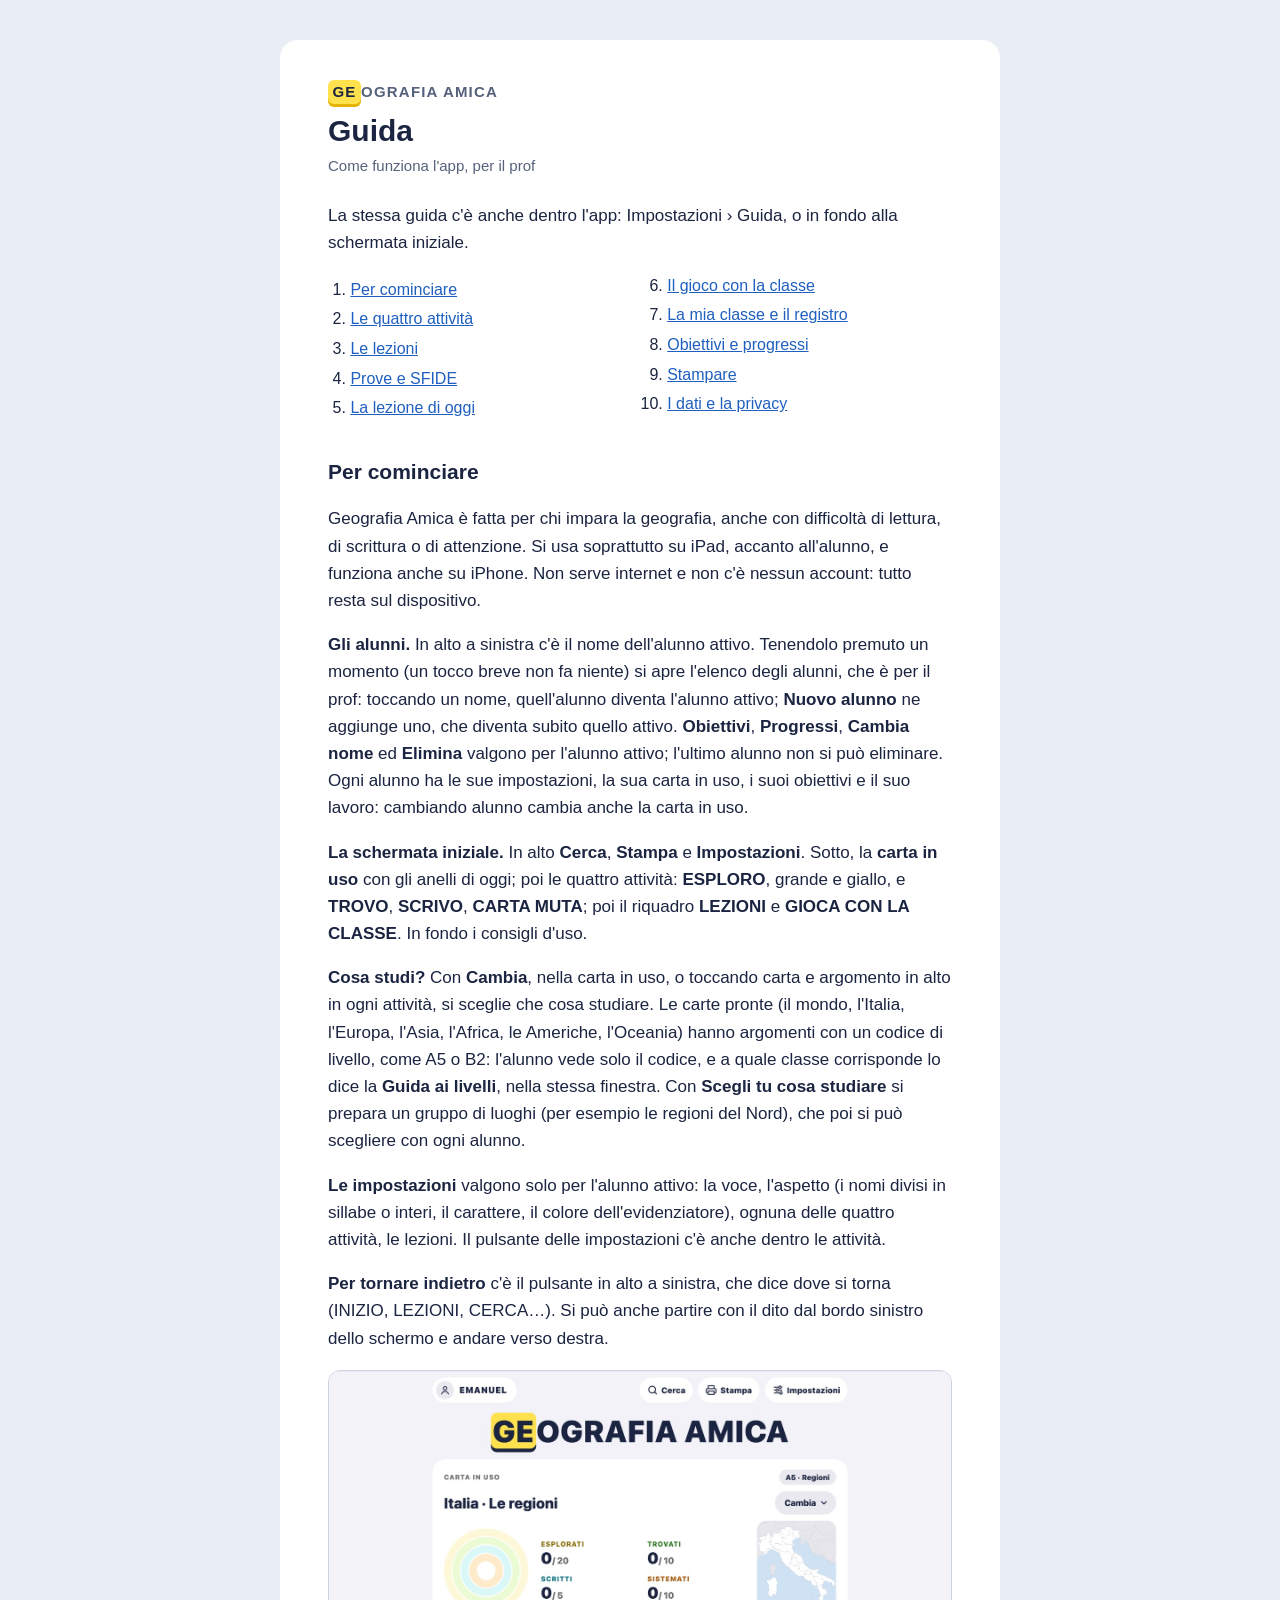
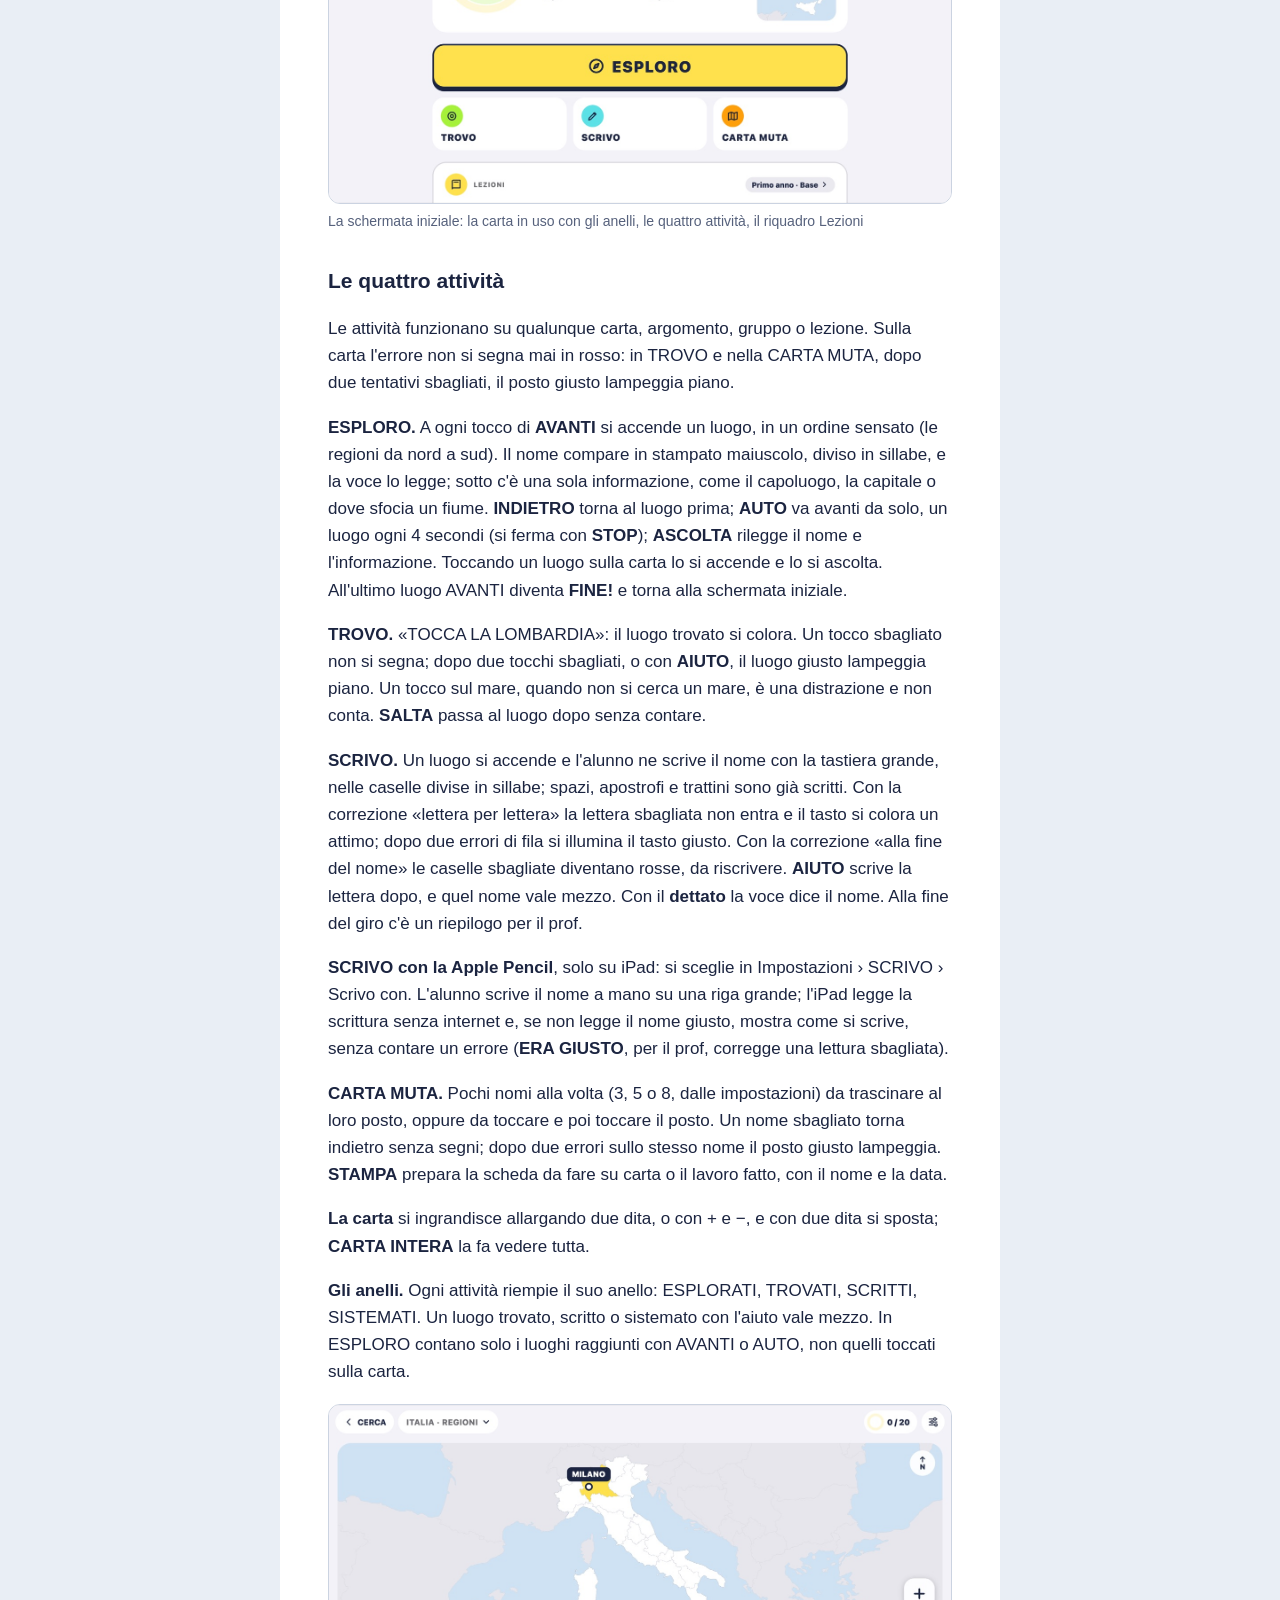
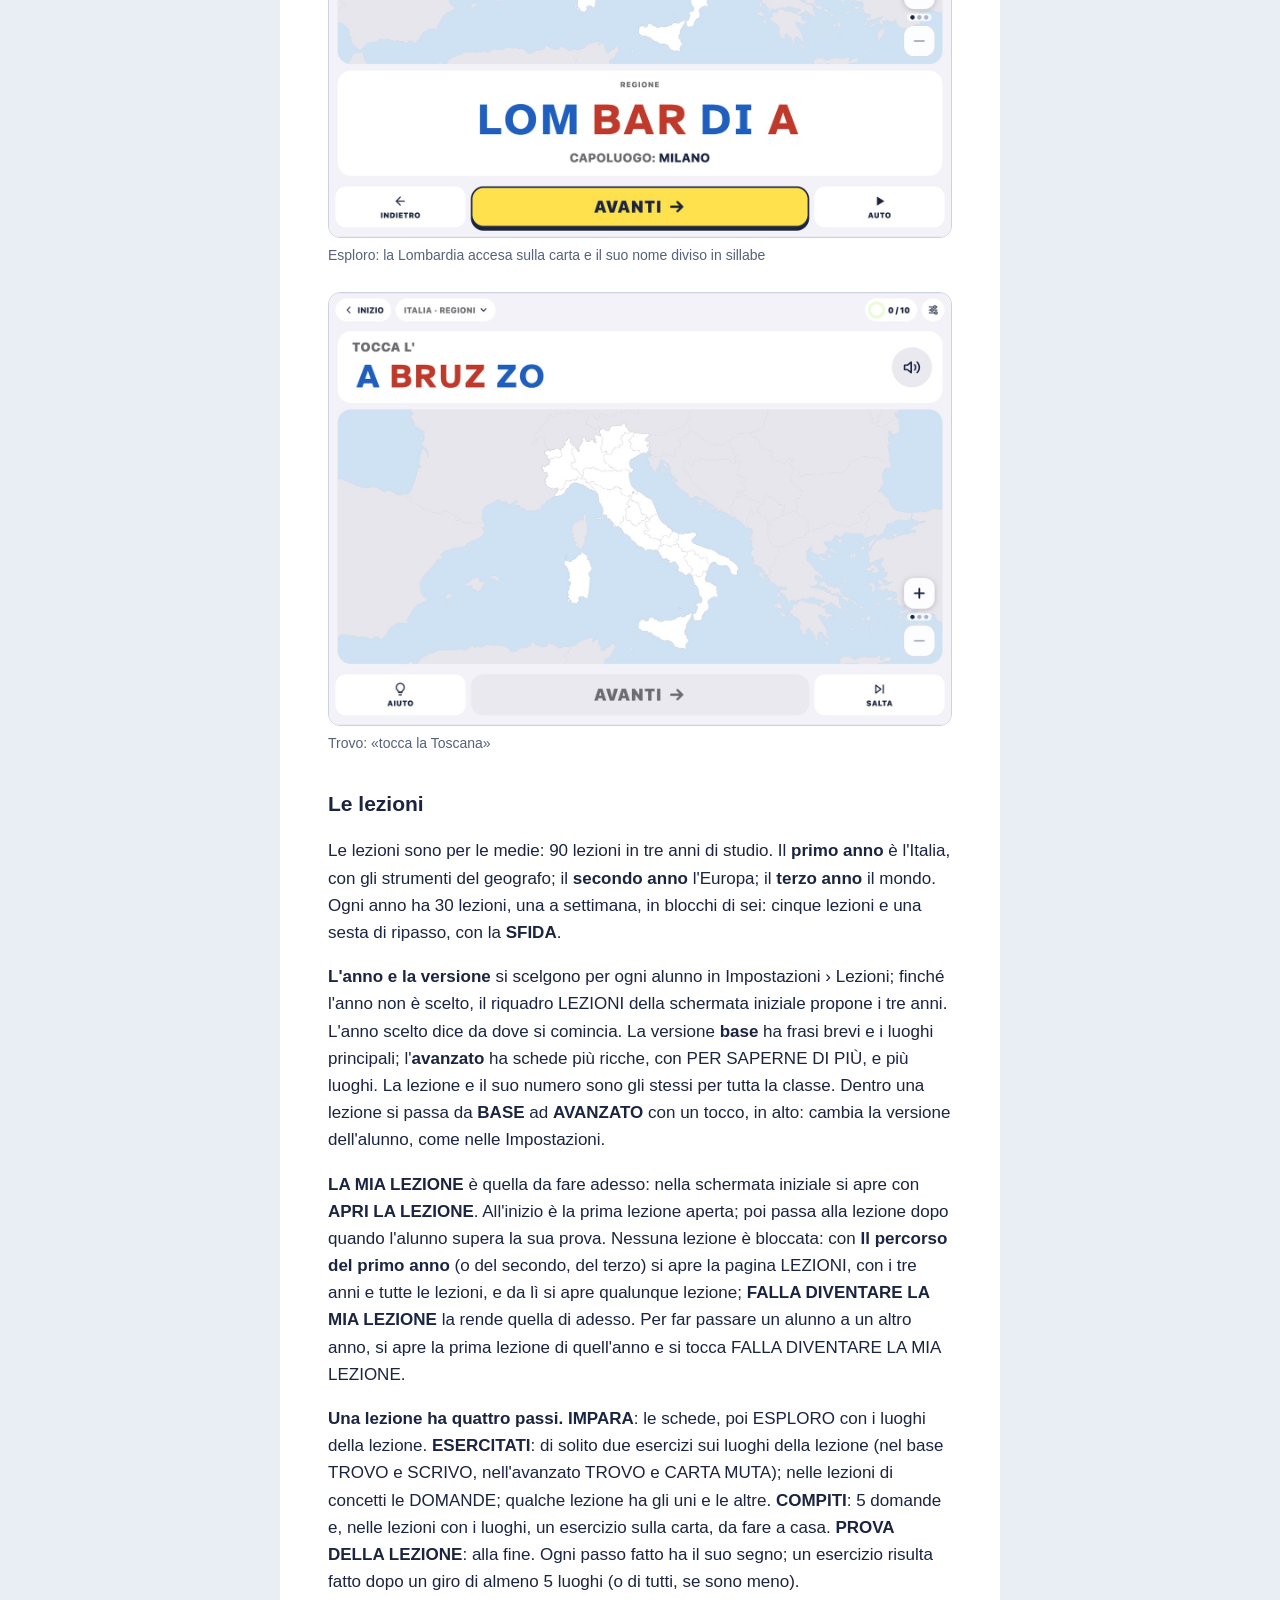
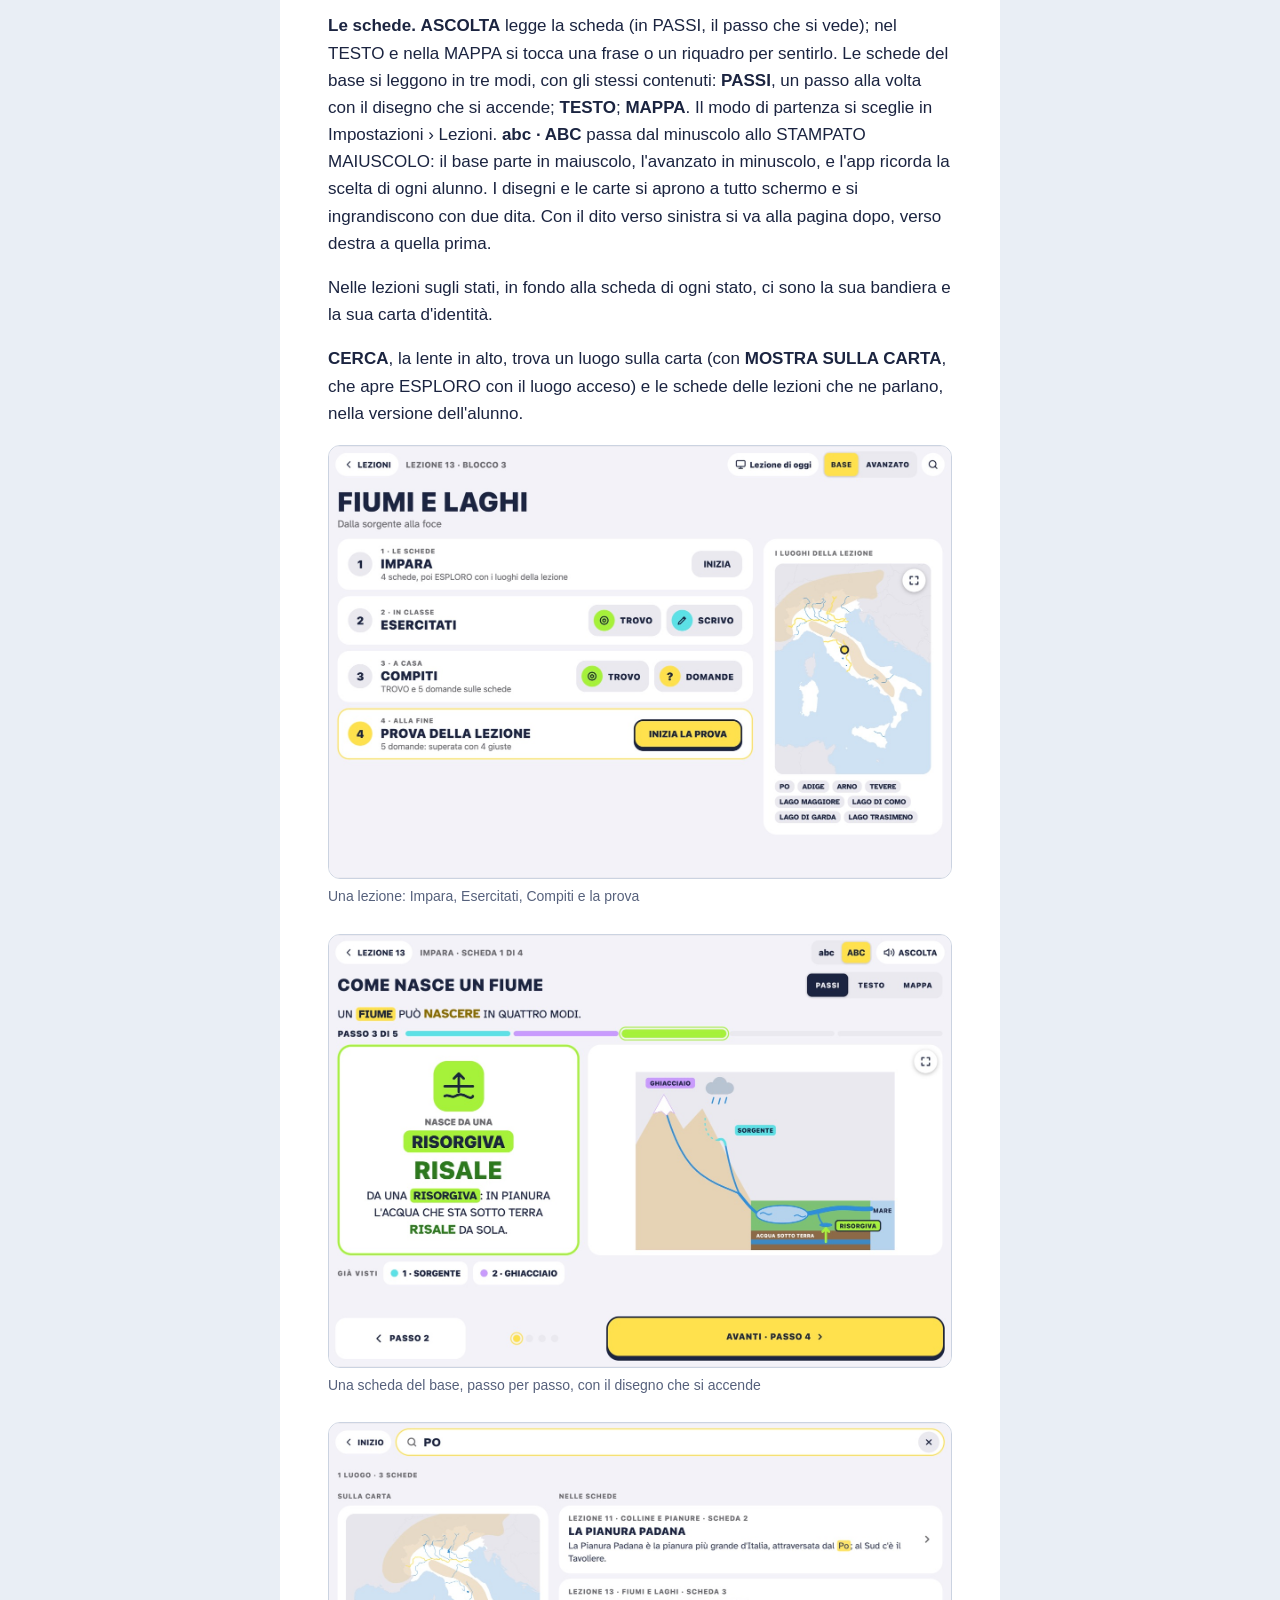
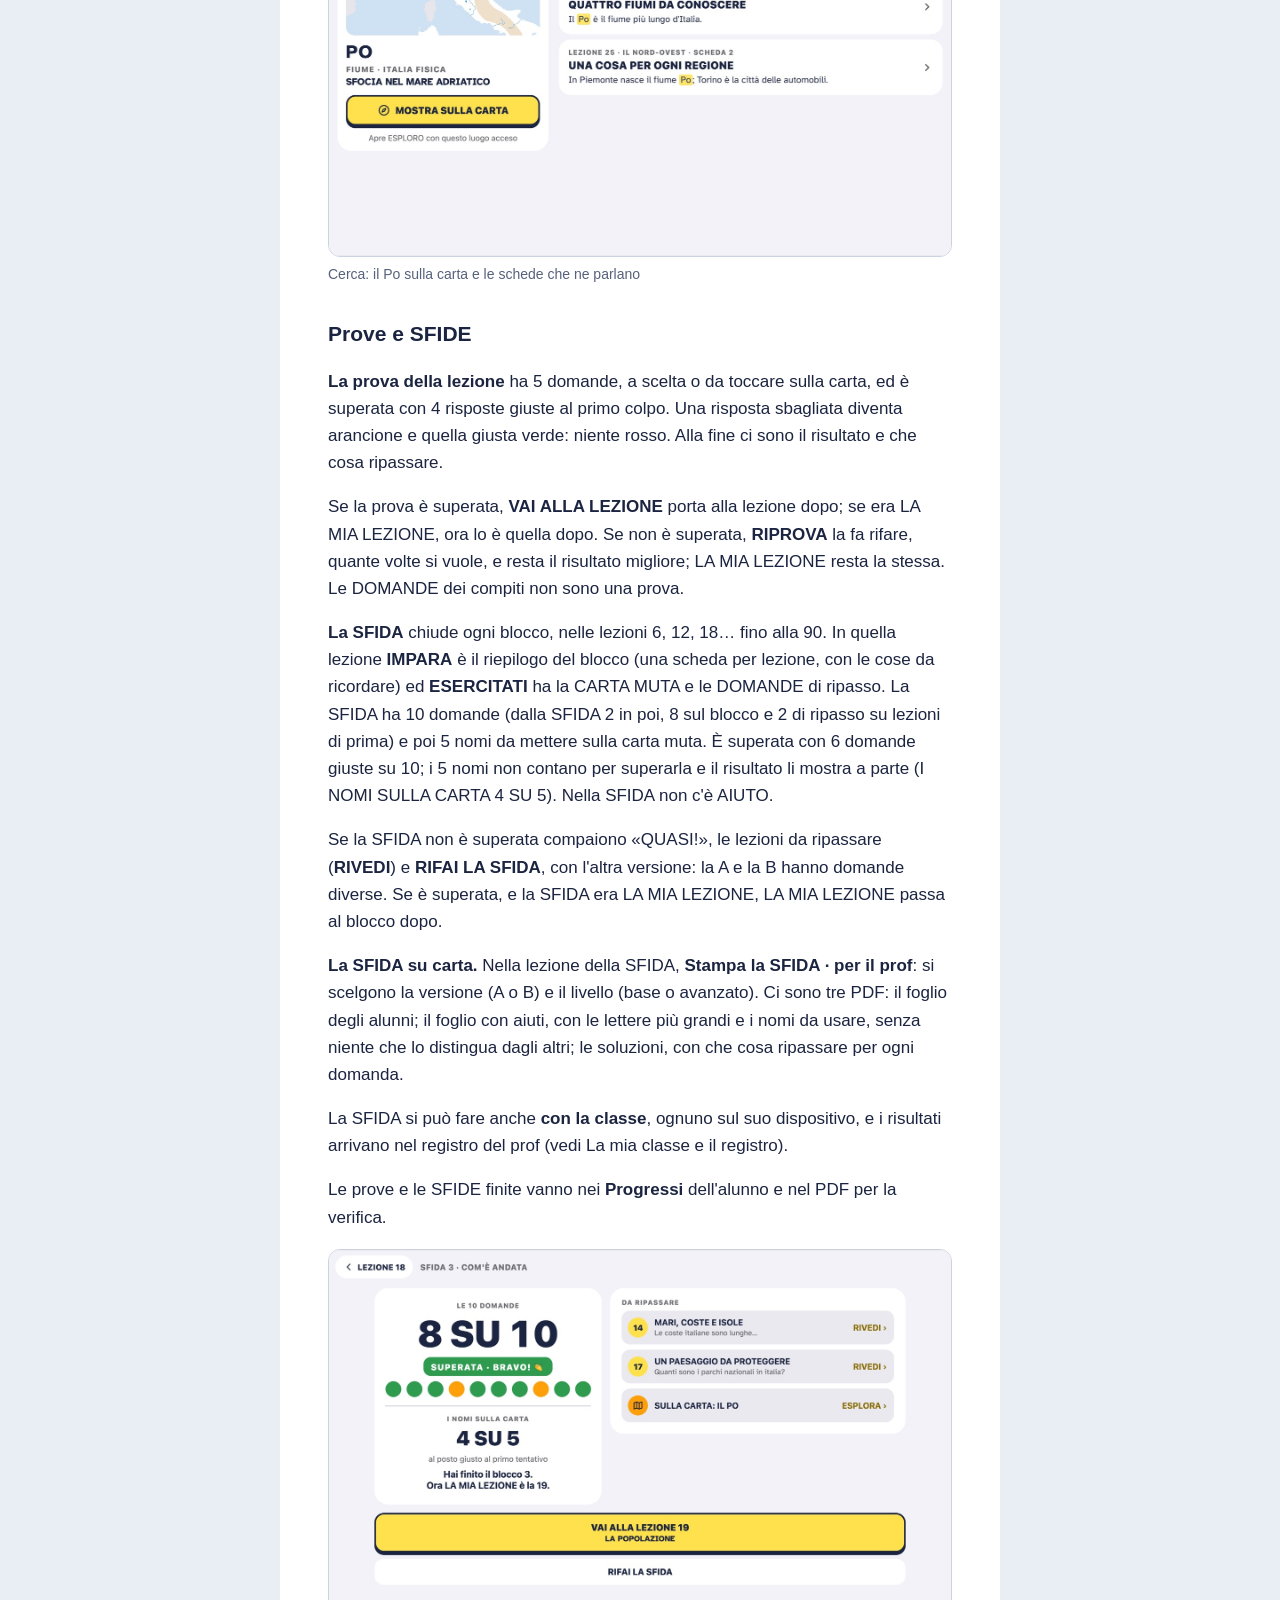
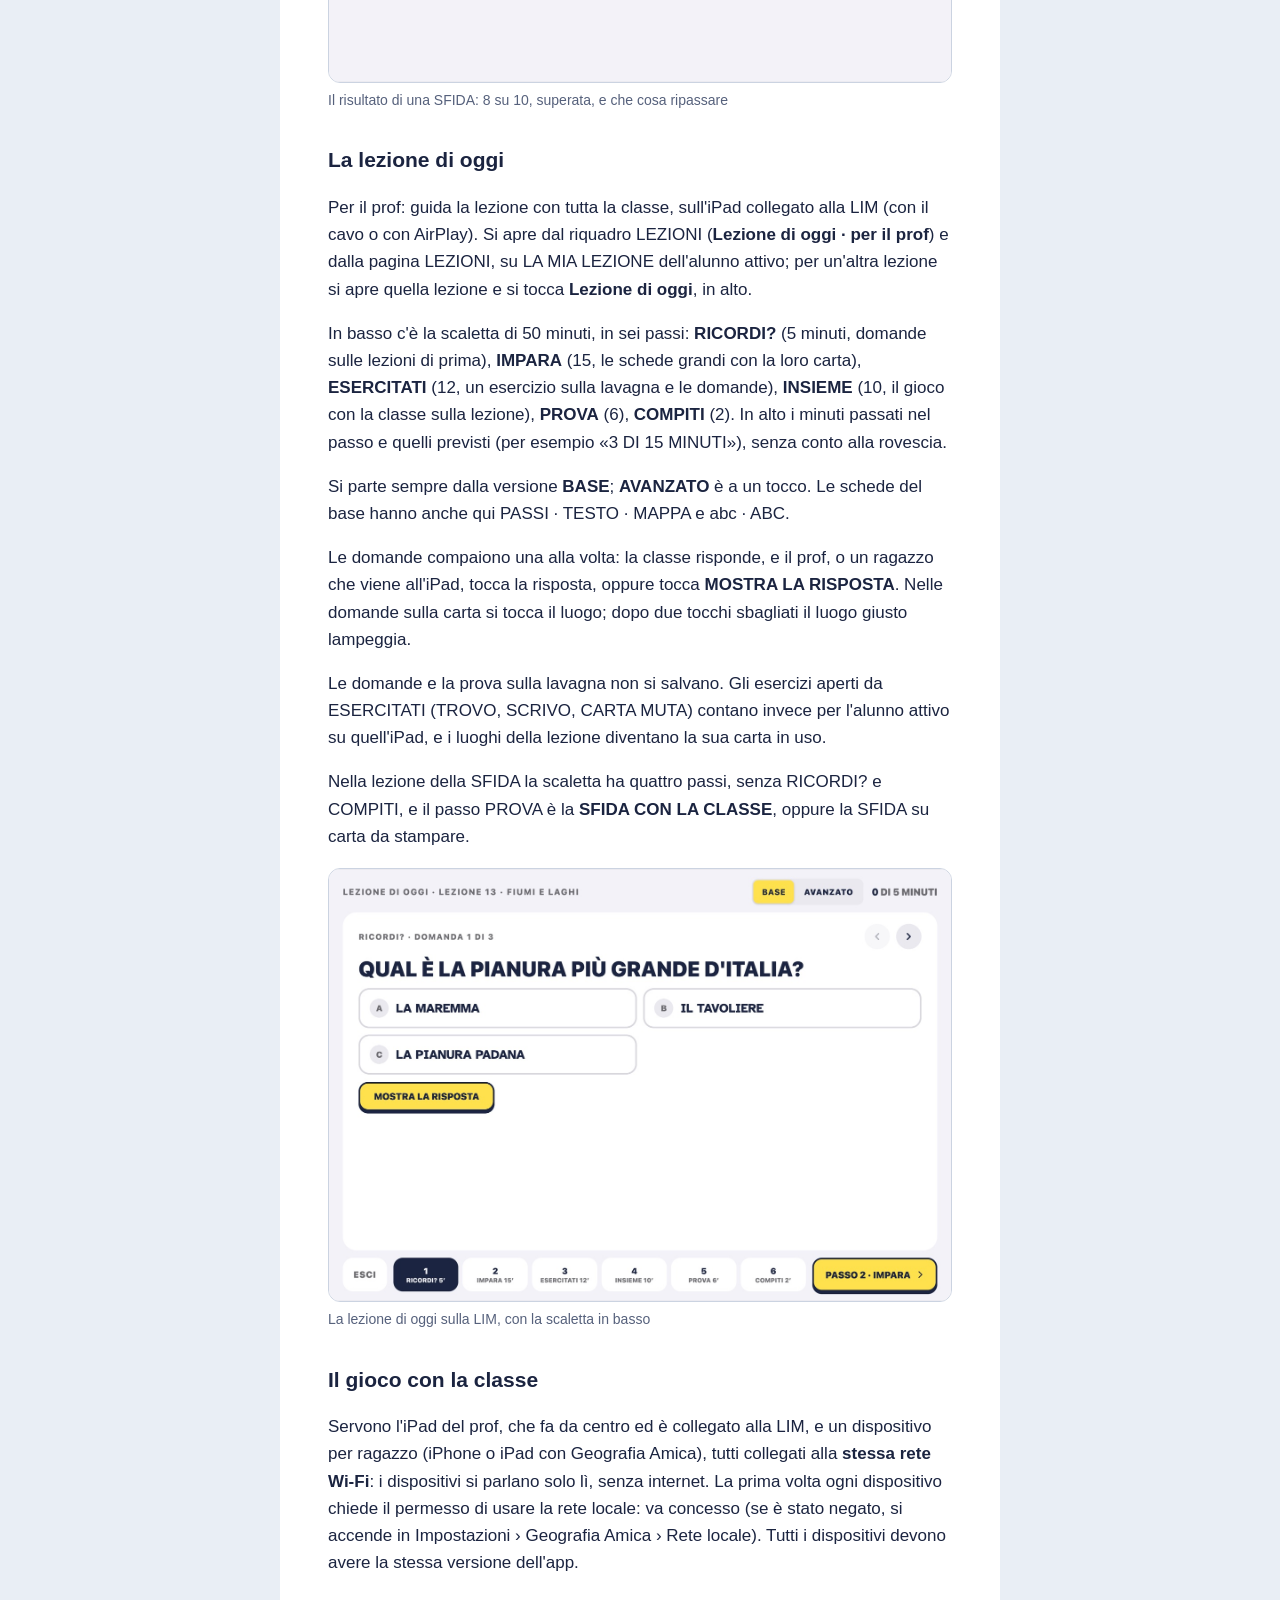
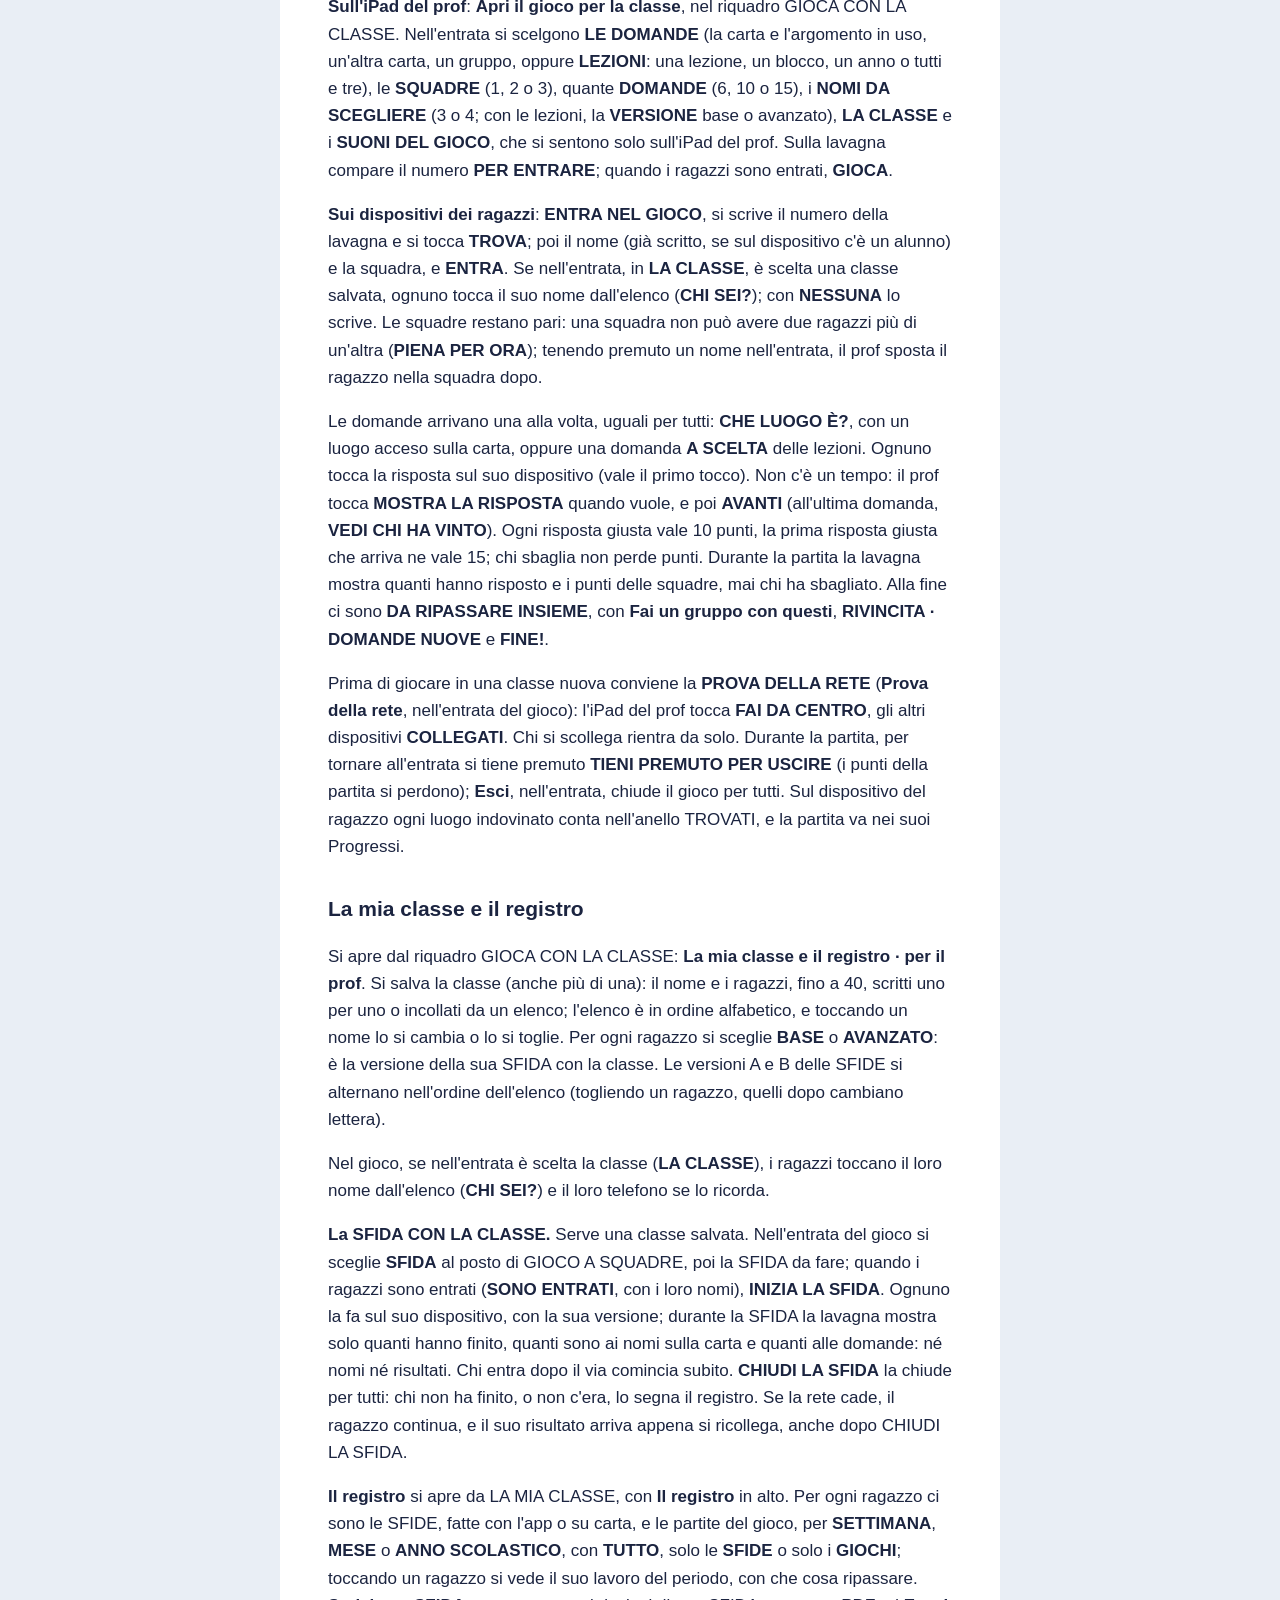
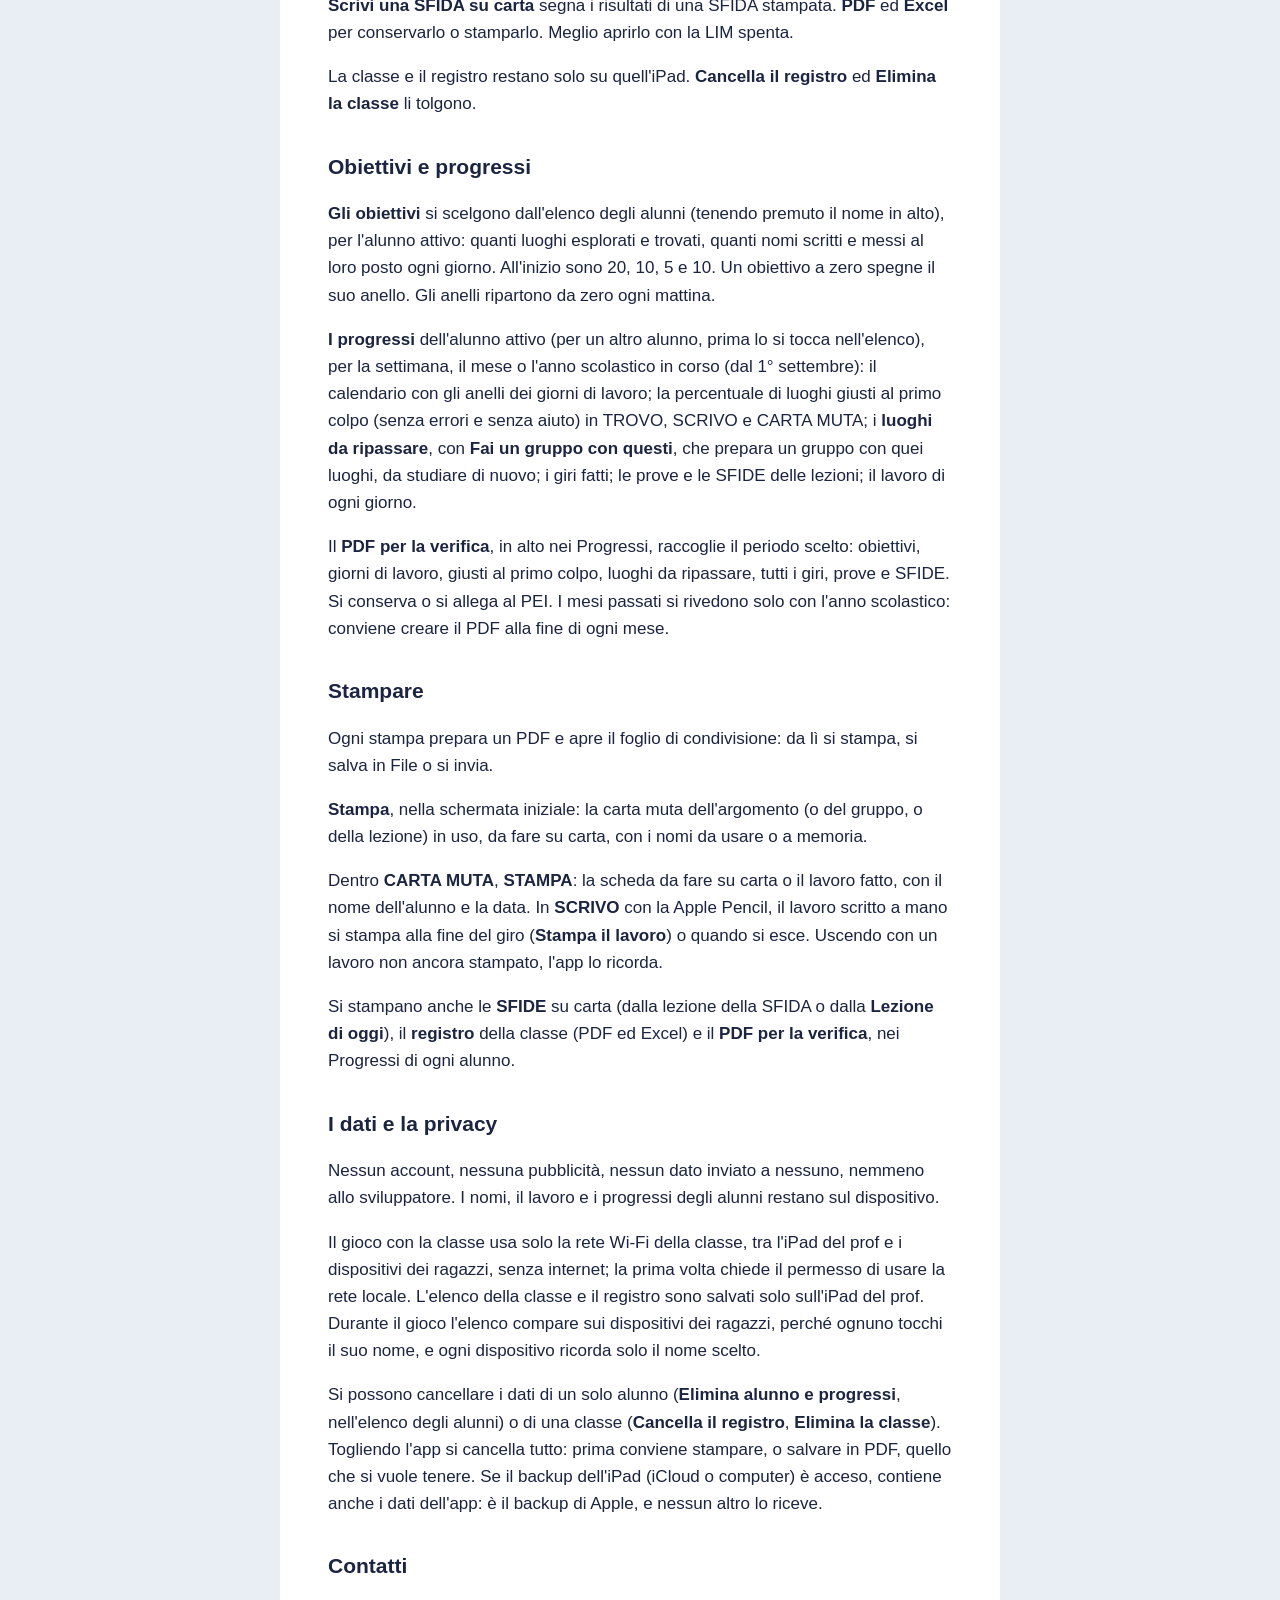
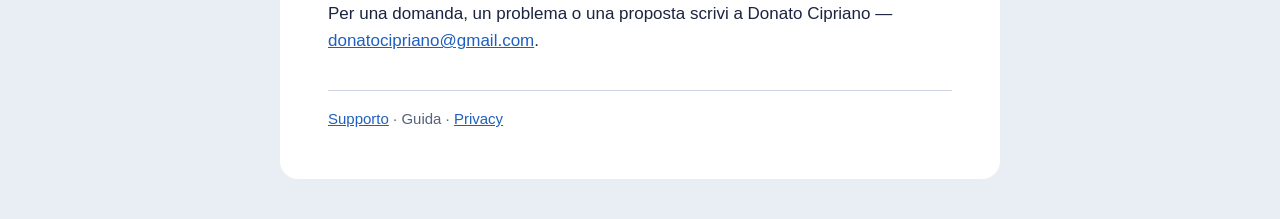
==== guida.html @ 3745a648 "Guida dell'app per il prof (guida.html, fatta dalla guida dentro l'app) con le fotografie; supporto " ====
<!doctype html>
<html lang="it">
<head>
<meta charset="utf-8">
<meta name="viewport" content="width=device-width, initial-scale=1">
<meta name="color-scheme" content="light dark">
<title>Geografia Amica — Guida</title>
<meta name="description" content="Come funziona Geografia Amica: le attività, le lezioni dei tre anni, prove e SFIDE, la lezione sulla LIM, il gioco con la classe, il registro, i progressi.">
<link rel="stylesheet" href="style.css">
</head>
<body>
<main>
  <p class="brand"><b>GE</b>OGRAFIA AMICA</p>
  <h1>Guida</h1>
  <p class="updated">Come funziona l'app, per il prof</p>

  <p>La stessa guida c'è anche dentro l'app: Impostazioni › Guida, o in fondo alla schermata iniziale.</p>
  <nav class="toc" aria-label="Argomenti"><ol>
    <li><a href="#inizio">Per cominciare</a></li>
    <li><a href="#attivita">Le quattro attività</a></li>
    <li><a href="#lezioni">Le lezioni</a></li>
    <li><a href="#prove">Prove e SFIDE</a></li>
    <li><a href="#oggi">La lezione di oggi</a></li>
    <li><a href="#gioco">Il gioco con la classe</a></li>
    <li><a href="#classe">La mia classe e il registro</a></li>
    <li><a href="#progressi">Obiettivi e progressi</a></li>
    <li><a href="#stampa">Stampare</a></li>
    <li><a href="#privacy">I dati e la privacy</a></li>
  </ol></nav>

  <h2 id="inizio">Per cominciare</h2>
  <p>Geografia Amica è fatta per chi impara la geografia, anche con difficoltà di lettura, di scrittura o di attenzione. Si usa soprattutto su iPad, accanto all'alunno, e funziona anche su iPhone. Non serve internet e non c'è nessun account: tutto resta sul dispositivo.</p>
  <p><strong>Gli alunni.</strong> In alto a sinistra c'è il nome dell'alunno attivo. Tenendolo premuto un momento (un tocco breve non fa niente) si apre l'elenco degli alunni, che è per il prof: toccando un nome, quell'alunno diventa l'alunno attivo; <strong>Nuovo alunno</strong> ne aggiunge uno, che diventa subito quello attivo. <strong>Obiettivi</strong>, <strong>Progressi</strong>, <strong>Cambia nome</strong> ed <strong>Elimina</strong> valgono per l'alunno attivo; l'ultimo alunno non si può eliminare. Ogni alunno ha le sue impostazioni, la sua carta in uso, i suoi obiettivi e il suo lavoro: cambiando alunno cambia anche la carta in uso.</p>
  <p><strong>La schermata iniziale.</strong> In alto <strong>Cerca</strong>, <strong>Stampa</strong> e <strong>Impostazioni</strong>. Sotto, la <strong>carta in uso</strong> con gli anelli di oggi; poi le quattro attività: <strong>ESPLORO</strong>, grande e giallo, e <strong>TROVO</strong>, <strong>SCRIVO</strong>, <strong>CARTA MUTA</strong>; poi il riquadro <strong>LEZIONI</strong> e <strong>GIOCA CON LA CLASSE</strong>. In fondo i consigli d'uso.</p>
  <p><strong>Cosa studi?</strong> Con <strong>Cambia</strong>, nella carta in uso, o toccando carta e argomento in alto in ogni attività, si sceglie che cosa studiare. Le carte pronte (il mondo, l'Italia, l'Europa, l'Asia, l'Africa, le Americhe, l'Oceania) hanno argomenti con un codice di livello, come A5 o B2: l'alunno vede solo il codice, e a quale classe corrisponde lo dice la <strong>Guida ai livelli</strong>, nella stessa finestra. Con <strong>Scegli tu cosa studiare</strong> si prepara un gruppo di luoghi (per esempio le regioni del Nord), che poi si può scegliere con ogni alunno.</p>
  <p><strong>Le impostazioni</strong> valgono solo per l'alunno attivo: la voce, l'aspetto (i nomi divisi in sillabe o interi, il carattere, il colore dell'evidenziatore), ognuna delle quattro attività, le lezioni. Il pulsante delle impostazioni c'è anche dentro le attività.</p>
  <p><strong>Per tornare indietro</strong> c'è il pulsante in alto a sinistra, che dice dove si torna (INIZIO, LEZIONI, CERCA…). Si può anche partire con il dito dal bordo sinistro dello schermo e andare verso destra.</p>
  <figure><img src="img/guida/home.jpg" alt="La schermata iniziale: la carta in uso con gli anelli, le quattro attività, il riquadro Lezioni" loading="lazy"><figcaption>La schermata iniziale: la carta in uso con gli anelli, le quattro attività, il riquadro Lezioni</figcaption></figure>

  <h2 id="attivita">Le quattro attività</h2>
  <p>Le attività funzionano su qualunque carta, argomento, gruppo o lezione. Sulla carta l'errore non si segna mai in rosso: in TROVO e nella CARTA MUTA, dopo due tentativi sbagliati, il posto giusto lampeggia piano.</p>
  <p><strong>ESPLORO.</strong> A ogni tocco di <strong>AVANTI</strong> si accende un luogo, in un ordine sensato (le regioni da nord a sud). Il nome compare in stampato maiuscolo, diviso in sillabe, e la voce lo legge; sotto c'è una sola informazione, come il capoluogo, la capitale o dove sfocia un fiume. <strong>INDIETRO</strong> torna al luogo prima; <strong>AUTO</strong> va avanti da solo, un luogo ogni 4 secondi (si ferma con <strong>STOP</strong>); <strong>ASCOLTA</strong> rilegge il nome e l'informazione. Toccando un luogo sulla carta lo si accende e lo si ascolta. All'ultimo luogo AVANTI diventa <strong>FINE!</strong> e torna alla schermata iniziale.</p>
  <p><strong>TROVO.</strong> «TOCCA LA LOMBARDIA»: il luogo trovato si colora. Un tocco sbagliato non si segna; dopo due tocchi sbagliati, o con <strong>AIUTO</strong>, il luogo giusto lampeggia piano. Un tocco sul mare, quando non si cerca un mare, è una distrazione e non conta. <strong>SALTA</strong> passa al luogo dopo senza contare.</p>
  <p><strong>SCRIVO.</strong> Un luogo si accende e l'alunno ne scrive il nome con la tastiera grande, nelle caselle divise in sillabe; spazi, apostrofi e trattini sono già scritti. Con la correzione «lettera per lettera» la lettera sbagliata non entra e il tasto si colora un attimo; dopo due errori di fila si illumina il tasto giusto. Con la correzione «alla fine del nome» le caselle sbagliate diventano rosse, da riscrivere. <strong>AIUTO</strong> scrive la lettera dopo, e quel nome vale mezzo. Con il <strong>dettato</strong> la voce dice il nome. Alla fine del giro c'è un riepilogo per il prof.</p>
  <p><strong>SCRIVO con la Apple Pencil</strong>, solo su iPad: si sceglie in Impostazioni › SCRIVO › Scrivo con. L'alunno scrive il nome a mano su una riga grande; l'iPad legge la scrittura senza internet e, se non legge il nome giusto, mostra come si scrive, senza contare un errore (<strong>ERA GIUSTO</strong>, per il prof, corregge una lettura sbagliata).</p>
  <p><strong>CARTA MUTA.</strong> Pochi nomi alla volta (3, 5 o 8, dalle impostazioni) da trascinare al loro posto, oppure da toccare e poi toccare il posto. Un nome sbagliato torna indietro senza segni; dopo due errori sullo stesso nome il posto giusto lampeggia. <strong>STAMPA</strong> prepara la scheda da fare su carta o il lavoro fatto, con il nome e la data.</p>
  <p><strong>La carta</strong> si ingrandisce allargando due dita, o con + e −, e con due dita si sposta; <strong>CARTA INTERA</strong> la fa vedere tutta.</p>
  <p><strong>Gli anelli.</strong> Ogni attività riempie il suo anello: ESPLORATI, TROVATI, SCRITTI, SISTEMATI. Un luogo trovato, scritto o sistemato con l'aiuto vale mezzo. In ESPLORO contano solo i luoghi raggiunti con AVANTI o AUTO, non quelli toccati sulla carta.</p>
  <figure><img src="img/guida/esploro.jpg" alt="Esploro: la Lombardia accesa sulla carta e il suo nome diviso in sillabe" loading="lazy"><figcaption>Esploro: la Lombardia accesa sulla carta e il suo nome diviso in sillabe</figcaption></figure>
  <figure><img src="img/guida/trovo.jpg" alt="Trovo: «tocca la Toscana»" loading="lazy"><figcaption>Trovo: «tocca la Toscana»</figcaption></figure>

  <h2 id="lezioni">Le lezioni</h2>
  <p>Le lezioni sono per le medie: 90 lezioni in tre anni di studio. Il <strong>primo anno</strong> è l'Italia, con gli strumenti del geografo; il <strong>secondo anno</strong> l'Europa; il <strong>terzo anno</strong> il mondo. Ogni anno ha 30 lezioni, una a settimana, in blocchi di sei: cinque lezioni e una sesta di ripasso, con la <strong>SFIDA</strong>.</p>
  <p><strong>L'anno e la versione</strong> si scelgono per ogni alunno in Impostazioni › Lezioni; finché l'anno non è scelto, il riquadro LEZIONI della schermata iniziale propone i tre anni. L'anno scelto dice da dove si comincia. La versione <strong>base</strong> ha frasi brevi e i luoghi principali; l'<strong>avanzato</strong> ha schede più ricche, con PER SAPERNE DI PIÙ, e più luoghi. La lezione e il suo numero sono gli stessi per tutta la classe. Dentro una lezione si passa da <strong>BASE</strong> ad <strong>AVANZATO</strong> con un tocco, in alto: cambia la versione dell'alunno, come nelle Impostazioni.</p>
  <p><strong>LA MIA LEZIONE</strong> è quella da fare adesso: nella schermata iniziale si apre con <strong>APRI LA LEZIONE</strong>. All'inizio è la prima lezione aperta; poi passa alla lezione dopo quando l'alunno supera la sua prova. Nessuna lezione è bloccata: con <strong>Il percorso del primo anno</strong> (o del secondo, del terzo) si apre la pagina LEZIONI, con i tre anni e tutte le lezioni, e da lì si apre qualunque lezione; <strong>FALLA DIVENTARE LA MIA LEZIONE</strong> la rende quella di adesso. Per far passare un alunno a un altro anno, si apre la prima lezione di quell'anno e si tocca FALLA DIVENTARE LA MIA LEZIONE.</p>
  <p><strong>Una lezione ha quattro passi.</strong> <strong>IMPARA</strong>: le schede, poi ESPLORO con i luoghi della lezione. <strong>ESERCITATI</strong>: di solito due esercizi sui luoghi della lezione (nel base TROVO e SCRIVO, nell'avanzato TROVO e CARTA MUTA); nelle lezioni di concetti le DOMANDE; qualche lezione ha gli uni e le altre. <strong>COMPITI</strong>: 5 domande e, nelle lezioni con i luoghi, un esercizio sulla carta, da fare a casa. <strong>PROVA DELLA LEZIONE</strong>: alla fine. Ogni passo fatto ha il suo segno; un esercizio risulta fatto dopo un giro di almeno 5 luoghi (o di tutti, se sono meno).</p>
  <p><strong>Le schede.</strong> <strong>ASCOLTA</strong> legge la scheda (in PASSI, il passo che si vede); nel TESTO e nella MAPPA si tocca una frase o un riquadro per sentirlo. Le schede del base si leggono in tre modi, con gli stessi contenuti: <strong>PASSI</strong>, un passo alla volta con il disegno che si accende; <strong>TESTO</strong>; <strong>MAPPA</strong>. Il modo di partenza si sceglie in Impostazioni › Lezioni. <strong>abc · ABC</strong> passa dal minuscolo allo STAMPATO MAIUSCOLO: il base parte in maiuscolo, l'avanzato in minuscolo, e l'app ricorda la scelta di ogni alunno. I disegni e le carte si aprono a tutto schermo e si ingrandiscono con due dita. Con il dito verso sinistra si va alla pagina dopo, verso destra a quella prima.</p>
  <p>Nelle lezioni sugli stati, in fondo alla scheda di ogni stato, ci sono la sua bandiera e la sua carta d'identità.</p>
  <p><strong>CERCA</strong>, la lente in alto, trova un luogo sulla carta (con <strong>MOSTRA SULLA CARTA</strong>, che apre ESPLORO con il luogo acceso) e le schede delle lezioni che ne parlano, nella versione dell'alunno.</p>
  <figure><img src="img/guida/lezione.jpg" alt="Una lezione: Impara, Esercitati, Compiti e la prova" loading="lazy"><figcaption>Una lezione: Impara, Esercitati, Compiti e la prova</figcaption></figure>
  <figure><img src="img/guida/scheda.jpg" alt="Una scheda del base, passo per passo, con il disegno che si accende" loading="lazy"><figcaption>Una scheda del base, passo per passo, con il disegno che si accende</figcaption></figure>
  <figure><img src="img/guida/cerca.jpg" alt="Cerca: il Po sulla carta e le schede che ne parlano" loading="lazy"><figcaption>Cerca: il Po sulla carta e le schede che ne parlano</figcaption></figure>

  <h2 id="prove">Prove e SFIDE</h2>
  <p><strong>La prova della lezione</strong> ha 5 domande, a scelta o da toccare sulla carta, ed è superata con 4 risposte giuste al primo colpo. Una risposta sbagliata diventa arancione e quella giusta verde: niente rosso. Alla fine ci sono il risultato e che cosa ripassare.</p>
  <p>Se la prova è superata, <strong>VAI ALLA LEZIONE</strong> porta alla lezione dopo; se era LA MIA LEZIONE, ora lo è quella dopo. Se non è superata, <strong>RIPROVA</strong> la fa rifare, quante volte si vuole, e resta il risultato migliore; LA MIA LEZIONE resta la stessa. Le DOMANDE dei compiti non sono una prova.</p>
  <p><strong>La SFIDA</strong> chiude ogni blocco, nelle lezioni 6, 12, 18… fino alla 90. In quella lezione <strong>IMPARA</strong> è il riepilogo del blocco (una scheda per lezione, con le cose da ricordare) ed <strong>ESERCITATI</strong> ha la CARTA MUTA e le DOMANDE di ripasso. La SFIDA ha 10 domande (dalla SFIDA 2 in poi, 8 sul blocco e 2 di ripasso su lezioni di prima) e poi 5 nomi da mettere sulla carta muta. È superata con 6 domande giuste su 10; i 5 nomi non contano per superarla e il risultato li mostra a parte (I NOMI SULLA CARTA 4 SU 5). Nella SFIDA non c'è AIUTO.</p>
  <p>Se la SFIDA non è superata compaiono «QUASI!», le lezioni da ripassare (<strong>RIVEDI</strong>) e <strong>RIFAI LA SFIDA</strong>, con l'altra versione: la A e la B hanno domande diverse. Se è superata, e la SFIDA era LA MIA LEZIONE, LA MIA LEZIONE passa al blocco dopo.</p>
  <p><strong>La SFIDA su carta.</strong> Nella lezione della SFIDA, <strong>Stampa la SFIDA · per il prof</strong>: si scelgono la versione (A o B) e il livello (base o avanzato). Ci sono tre PDF: il foglio degli alunni; il foglio con aiuti, con le lettere più grandi e i nomi da usare, senza niente che lo distingua dagli altri; le soluzioni, con che cosa ripassare per ogni domanda.</p>
  <p>La SFIDA si può fare anche <strong>con la classe</strong>, ognuno sul suo dispositivo, e i risultati arrivano nel registro del prof (vedi La mia classe e il registro).</p>
  <p>Le prove e le SFIDE finite vanno nei <strong>Progressi</strong> dell'alunno e nel PDF per la verifica.</p>
  <figure><img src="img/guida/sfida.jpg" alt="Il risultato di una SFIDA: 8 su 10, superata, e che cosa ripassare" loading="lazy"><figcaption>Il risultato di una SFIDA: 8 su 10, superata, e che cosa ripassare</figcaption></figure>

  <h2 id="oggi">La lezione di oggi</h2>
  <p>Per il prof: guida la lezione con tutta la classe, sull'iPad collegato alla LIM (con il cavo o con AirPlay). Si apre dal riquadro LEZIONI (<strong>Lezione di oggi · per il prof</strong>) e dalla pagina LEZIONI, su LA MIA LEZIONE dell'alunno attivo; per un'altra lezione si apre quella lezione e si tocca <strong>Lezione di oggi</strong>, in alto.</p>
  <p>In basso c'è la scaletta di 50 minuti, in sei passi: <strong>RICORDI?</strong> (5 minuti, domande sulle lezioni di prima), <strong>IMPARA</strong> (15, le schede grandi con la loro carta), <strong>ESERCITATI</strong> (12, un esercizio sulla lavagna e le domande), <strong>INSIEME</strong> (10, il gioco con la classe sulla lezione), <strong>PROVA</strong> (6), <strong>COMPITI</strong> (2). In alto i minuti passati nel passo e quelli previsti (per esempio «3 DI 15 MINUTI»), senza conto alla rovescia.</p>
  <p>Si parte sempre dalla versione <strong>BASE</strong>; <strong>AVANZATO</strong> è a un tocco. Le schede del base hanno anche qui PASSI · TESTO · MAPPA e abc · ABC.</p>
  <p>Le domande compaiono una alla volta: la classe risponde, e il prof, o un ragazzo che viene all'iPad, tocca la risposta, oppure tocca <strong>MOSTRA LA RISPOSTA</strong>. Nelle domande sulla carta si tocca il luogo; dopo due tocchi sbagliati il luogo giusto lampeggia.</p>
  <p>Le domande e la prova sulla lavagna non si salvano. Gli esercizi aperti da ESERCITATI (TROVO, SCRIVO, CARTA MUTA) contano invece per l'alunno attivo su quell'iPad, e i luoghi della lezione diventano la sua carta in uso.</p>
  <p>Nella lezione della SFIDA la scaletta ha quattro passi, senza RICORDI? e COMPITI, e il passo PROVA è la <strong>SFIDA CON LA CLASSE</strong>, oppure la SFIDA su carta da stampare.</p>
  <figure><img src="img/guida/oggi.jpg" alt="La lezione di oggi sulla LIM, con la scaletta in basso" loading="lazy"><figcaption>La lezione di oggi sulla LIM, con la scaletta in basso</figcaption></figure>

  <h2 id="gioco">Il gioco con la classe</h2>
  <p>Servono l'iPad del prof, che fa da centro ed è collegato alla LIM, e un dispositivo per ragazzo (iPhone o iPad con Geografia Amica), tutti collegati alla <strong>stessa rete Wi-Fi</strong>: i dispositivi si parlano solo lì, senza internet. La prima volta ogni dispositivo chiede il permesso di usare la rete locale: va concesso (se è stato negato, si accende in Impostazioni › Geografia Amica › Rete locale). Tutti i dispositivi devono avere la stessa versione dell'app.</p>
  <p><strong>Sull'iPad del prof</strong>: <strong>Apri il gioco per la classe</strong>, nel riquadro GIOCA CON LA CLASSE. Nell'entrata si scelgono <strong>LE DOMANDE</strong> (la carta e l'argomento in uso, un'altra carta, un gruppo, oppure <strong>LEZIONI</strong>: una lezione, un blocco, un anno o tutti e tre), le <strong>SQUADRE</strong> (1, 2 o 3), quante <strong>DOMANDE</strong> (6, 10 o 15), i <strong>NOMI DA SCEGLIERE</strong> (3 o 4; con le lezioni, la <strong>VERSIONE</strong> base o avanzato), <strong>LA CLASSE</strong> e i <strong>SUONI DEL GIOCO</strong>, che si sentono solo sull'iPad del prof. Sulla lavagna compare il numero <strong>PER ENTRARE</strong>; quando i ragazzi sono entrati, <strong>GIOCA</strong>.</p>
  <p><strong>Sui dispositivi dei ragazzi</strong>: <strong>ENTRA NEL GIOCO</strong>, si scrive il numero della lavagna e si tocca <strong>TROVA</strong>; poi il nome (già scritto, se sul dispositivo c'è un alunno) e la squadra, e <strong>ENTRA</strong>. Se nell'entrata, in <strong>LA CLASSE</strong>, è scelta una classe salvata, ognuno tocca il suo nome dall'elenco (<strong>CHI SEI?</strong>); con <strong>NESSUNA</strong> lo scrive. Le squadre restano pari: una squadra non può avere due ragazzi più di un'altra (<strong>PIENA PER ORA</strong>); tenendo premuto un nome nell'entrata, il prof sposta il ragazzo nella squadra dopo.</p>
  <p>Le domande arrivano una alla volta, uguali per tutti: <strong>CHE LUOGO È?</strong>, con un luogo acceso sulla carta, oppure una domanda <strong>A SCELTA</strong> delle lezioni. Ognuno tocca la risposta sul suo dispositivo (vale il primo tocco). Non c'è un tempo: il prof tocca <strong>MOSTRA LA RISPOSTA</strong> quando vuole, e poi <strong>AVANTI</strong> (all'ultima domanda, <strong>VEDI CHI HA VINTO</strong>). Ogni risposta giusta vale 10 punti, la prima risposta giusta che arriva ne vale 15; chi sbaglia non perde punti. Durante la partita la lavagna mostra quanti hanno risposto e i punti delle squadre, mai chi ha sbagliato. Alla fine ci sono <strong>DA RIPASSARE INSIEME</strong>, con <strong>Fai un gruppo con questi</strong>, <strong>RIVINCITA · DOMANDE NUOVE</strong> e <strong>FINE!</strong>.</p>
  <p>Prima di giocare in una classe nuova conviene la <strong>PROVA DELLA RETE</strong> (<strong>Prova della rete</strong>, nell'entrata del gioco): l'iPad del prof tocca <strong>FAI DA CENTRO</strong>, gli altri dispositivi <strong>COLLEGATI</strong>. Chi si scollega rientra da solo. Durante la partita, per tornare all'entrata si tiene premuto <strong>TIENI PREMUTO PER USCIRE</strong> (i punti della partita si perdono); <strong>Esci</strong>, nell'entrata, chiude il gioco per tutti. Sul dispositivo del ragazzo ogni luogo indovinato conta nell'anello TROVATI, e la partita va nei suoi Progressi.</p>


  <h2 id="classe">La mia classe e il registro</h2>
  <p>Si apre dal riquadro GIOCA CON LA CLASSE: <strong>La mia classe e il registro · per il prof</strong>. Si salva la classe (anche più di una): il nome e i ragazzi, fino a 40, scritti uno per uno o incollati da un elenco; l'elenco è in ordine alfabetico, e toccando un nome lo si cambia o lo si toglie. Per ogni ragazzo si sceglie <strong>BASE</strong> o <strong>AVANZATO</strong>: è la versione della sua SFIDA con la classe. Le versioni A e B delle SFIDE si alternano nell'ordine dell'elenco (togliendo un ragazzo, quelli dopo cambiano lettera).</p>
  <p>Nel gioco, se nell'entrata è scelta la classe (<strong>LA CLASSE</strong>), i ragazzi toccano il loro nome dall'elenco (<strong>CHI SEI?</strong>) e il loro telefono se lo ricorda.</p>
  <p><strong>La SFIDA CON LA CLASSE.</strong> Serve una classe salvata. Nell'entrata del gioco si sceglie <strong>SFIDA</strong> al posto di GIOCO A SQUADRE, poi la SFIDA da fare; quando i ragazzi sono entrati (<strong>SONO ENTRATI</strong>, con i loro nomi), <strong>INIZIA LA SFIDA</strong>. Ognuno la fa sul suo dispositivo, con la sua versione; durante la SFIDA la lavagna mostra solo quanti hanno finito, quanti sono ai nomi sulla carta e quanti alle domande: né nomi né risultati. Chi entra dopo il via comincia subito. <strong>CHIUDI LA SFIDA</strong> la chiude per tutti: chi non ha finito, o non c'era, lo segna il registro. Se la rete cade, il ragazzo continua, e il suo risultato arriva appena si ricollega, anche dopo CHIUDI LA SFIDA.</p>
  <p><strong>Il registro</strong> si apre da LA MIA CLASSE, con <strong>Il registro</strong> in alto. Per ogni ragazzo ci sono le SFIDE, fatte con l'app o su carta, e le partite del gioco, per <strong>SETTIMANA</strong>, <strong>MESE</strong> o <strong>ANNO SCOLASTICO</strong>, con <strong>TUTTO</strong>, solo le <strong>SFIDE</strong> o solo i <strong>GIOCHI</strong>; toccando un ragazzo si vede il suo lavoro del periodo, con che cosa ripassare. <strong>Scrivi una SFIDA su carta</strong> segna i risultati di una SFIDA stampata. <strong>PDF</strong> ed <strong>Excel</strong> per conservarlo o stamparlo. Meglio aprirlo con la LIM spenta.</p>
  <p>La classe e il registro restano solo su quell'iPad. <strong>Cancella il registro</strong> ed <strong>Elimina la classe</strong> li tolgono.</p>


  <h2 id="progressi">Obiettivi e progressi</h2>
  <p><strong>Gli obiettivi</strong> si scelgono dall'elenco degli alunni (tenendo premuto il nome in alto), per l'alunno attivo: quanti luoghi esplorati e trovati, quanti nomi scritti e messi al loro posto ogni giorno. All'inizio sono 20, 10, 5 e 10. Un obiettivo a zero spegne il suo anello. Gli anelli ripartono da zero ogni mattina.</p>
  <p><strong>I progressi</strong> dell'alunno attivo (per un altro alunno, prima lo si tocca nell'elenco), per la settimana, il mese o l'anno scolastico in corso (dal 1° settembre): il calendario con gli anelli dei giorni di lavoro; la percentuale di luoghi giusti al primo colpo (senza errori e senza aiuto) in TROVO, SCRIVO e CARTA MUTA; i <strong>luoghi da ripassare</strong>, con <strong>Fai un gruppo con questi</strong>, che prepara un gruppo con quei luoghi, da studiare di nuovo; i giri fatti; le prove e le SFIDE delle lezioni; il lavoro di ogni giorno.</p>
  <p>Il <strong>PDF per la verifica</strong>, in alto nei Progressi, raccoglie il periodo scelto: obiettivi, giorni di lavoro, giusti al primo colpo, luoghi da ripassare, tutti i giri, prove e SFIDE. Si conserva o si allega al PEI. I mesi passati si rivedono solo con l'anno scolastico: conviene creare il PDF alla fine di ogni mese.</p>


  <h2 id="stampa">Stampare</h2>
  <p>Ogni stampa prepara un PDF e apre il foglio di condivisione: da lì si stampa, si salva in File o si invia.</p>
  <p><strong>Stampa</strong>, nella schermata iniziale: la carta muta dell'argomento (o del gruppo, o della lezione) in uso, da fare su carta, con i nomi da usare o a memoria.</p>
  <p>Dentro <strong>CARTA MUTA</strong>, <strong>STAMPA</strong>: la scheda da fare su carta o il lavoro fatto, con il nome dell'alunno e la data. In <strong>SCRIVO</strong> con la Apple Pencil, il lavoro scritto a mano si stampa alla fine del giro (<strong>Stampa il lavoro</strong>) o quando si esce. Uscendo con un lavoro non ancora stampato, l'app lo ricorda.</p>
  <p>Si stampano anche le <strong>SFIDE</strong> su carta (dalla lezione della SFIDA o dalla <strong>Lezione di oggi</strong>), il <strong>registro</strong> della classe (PDF ed Excel) e il <strong>PDF per la verifica</strong>, nei Progressi di ogni alunno.</p>


  <h2 id="privacy">I dati e la privacy</h2>
  <p>Nessun account, nessuna pubblicità, nessun dato inviato a nessuno, nemmeno allo sviluppatore. I nomi, il lavoro e i progressi degli alunni restano sul dispositivo.</p>
  <p>Il gioco con la classe usa solo la rete Wi-Fi della classe, tra l'iPad del prof e i dispositivi dei ragazzi, senza internet; la prima volta chiede il permesso di usare la rete locale. L'elenco della classe e il registro sono salvati solo sull'iPad del prof. Durante il gioco l'elenco compare sui dispositivi dei ragazzi, perché ognuno tocchi il suo nome, e ogni dispositivo ricorda solo il nome scelto.</p>
  <p>Si possono cancellare i dati di un solo alunno (<strong>Elimina alunno e progressi</strong>, nell'elenco degli alunni) o di una classe (<strong>Cancella il registro</strong>, <strong>Elimina la classe</strong>). Togliendo l'app si cancella tutto: prima conviene stampare, o salvare in PDF, quello che si vuole tenere. Se il backup dell'iPad (iCloud o computer) è acceso, contiene anche i dati dell'app: è il backup di Apple, e nessun altro lo riceve.</p>


  <h2>Contatti</h2>
  <p>Per una domanda, un problema o una proposta scrivi a Donato Cipriano —
  <a href="mailto:donatocipriano@gmail.com">donatocipriano@gmail.com</a>.</p>

  <nav><a href="index.html">Supporto</a> · Guida · <a href="privacy.html">Privacy</a></nav>
</main>
</body>
</html>
---- style.css ----
/* Stesse tinte dell'app (CLAUDE.md §6), tema chiaro e scuro. Nessuna risorsa esterna. */
:root {
  --bg: #E9EEF5; --sheet: #FFFFFF; --ink: #1B2440; --muted: #56617C; --line: #CBD3E1;
  --mark: #FFE14D; --mark-edge: #E3B400; --link: #1F5FBF;
  color-scheme: light;
}
@media (prefers-color-scheme: dark) {
  :root:not([data-theme="light"]) {
    --bg: #121726; --sheet: #1B2236; --ink: #F1F3F8; --muted: #A7B0C6; --line: #303A55; --link: #86B4FF;
    color-scheme: dark;
  }
}
:root[data-theme="dark"] {
  --bg: #121726; --sheet: #1B2236; --ink: #F1F3F8; --muted: #A7B0C6; --line: #303A55; --link: #86B4FF;
  color-scheme: dark;
}

*, *::before, *::after { box-sizing: border-box; }
html { -webkit-text-size-adjust: 100%; }
body {
  margin: 0; background: var(--bg); color: var(--ink);
  font: 17px/1.6 -apple-system, BlinkMacSystemFont, "Segoe UI", Roboto, Verdana, sans-serif;
}
main {
  max-width: 720px; margin: 24px auto; padding: 28px 16px 36px;
  background: var(--sheet); border-radius: 18px;
}
@media (min-width: 760px) { main { padding: 40px 48px 48px; margin: 40px auto; } }

.brand { margin: 0 0 4px; font-size: 15px; font-weight: 700; letter-spacing: .08em; color: var(--muted); }
.brand b {
  display: inline-block; padding: 0 .3em; border-radius: 6px; color: #1B2440;
  background: var(--mark); box-shadow: 0 3px 0 var(--mark-edge);
}
h1 { margin: 8px 0 4px; font-size: 30px; line-height: 1.25; }
h2 { margin: 32px 0 8px; font-size: 21px; }
.updated { margin: 0 0 24px; color: var(--muted); font-size: 15px; }
.summary {
  margin: 20px 0; padding: 14px 18px; border-left: 5px solid var(--mark-edge);
  background: color-mix(in srgb, var(--mark) 22%, transparent); border-radius: 0 10px 10px 0;
}
ul { padding-left: 1.3em; }
li { margin: 4px 0; }
a { color: var(--link); }
nav { margin-top: 36px; padding-top: 16px; border-top: 1px solid var(--line); font-size: 15px; color: var(--muted); }
.en { margin-top: 36px; padding-top: 8px; border-top: 1px solid var(--line); color: var(--muted); font-size: 15px; }
.en h2 { color: var(--ink); font-size: 18px; }
/* La guida (guida.html): l'indice e le fotografie delle schermate */
nav.toc { margin: 16px 0 8px; padding: 0; border: 0; font-size: 16px; color: var(--ink); }
nav.toc ol { margin: 0; padding-left: 1.4em; }
@media (min-width: 620px) { nav.toc ol { columns: 2; column-gap: 32px; } }
figure { margin: 18px 0 26px; }
figure img { display: block; width: 100%; height: auto; border-radius: 12px; border: 1px solid var(--line); }
figcaption { margin-top: 6px; font-size: 14px; color: var(--muted); }
.guide-link { margin: 20px 0; padding: 14px 18px; border-radius: 12px; background: color-mix(in srgb, var(--mark) 22%, transparent); }
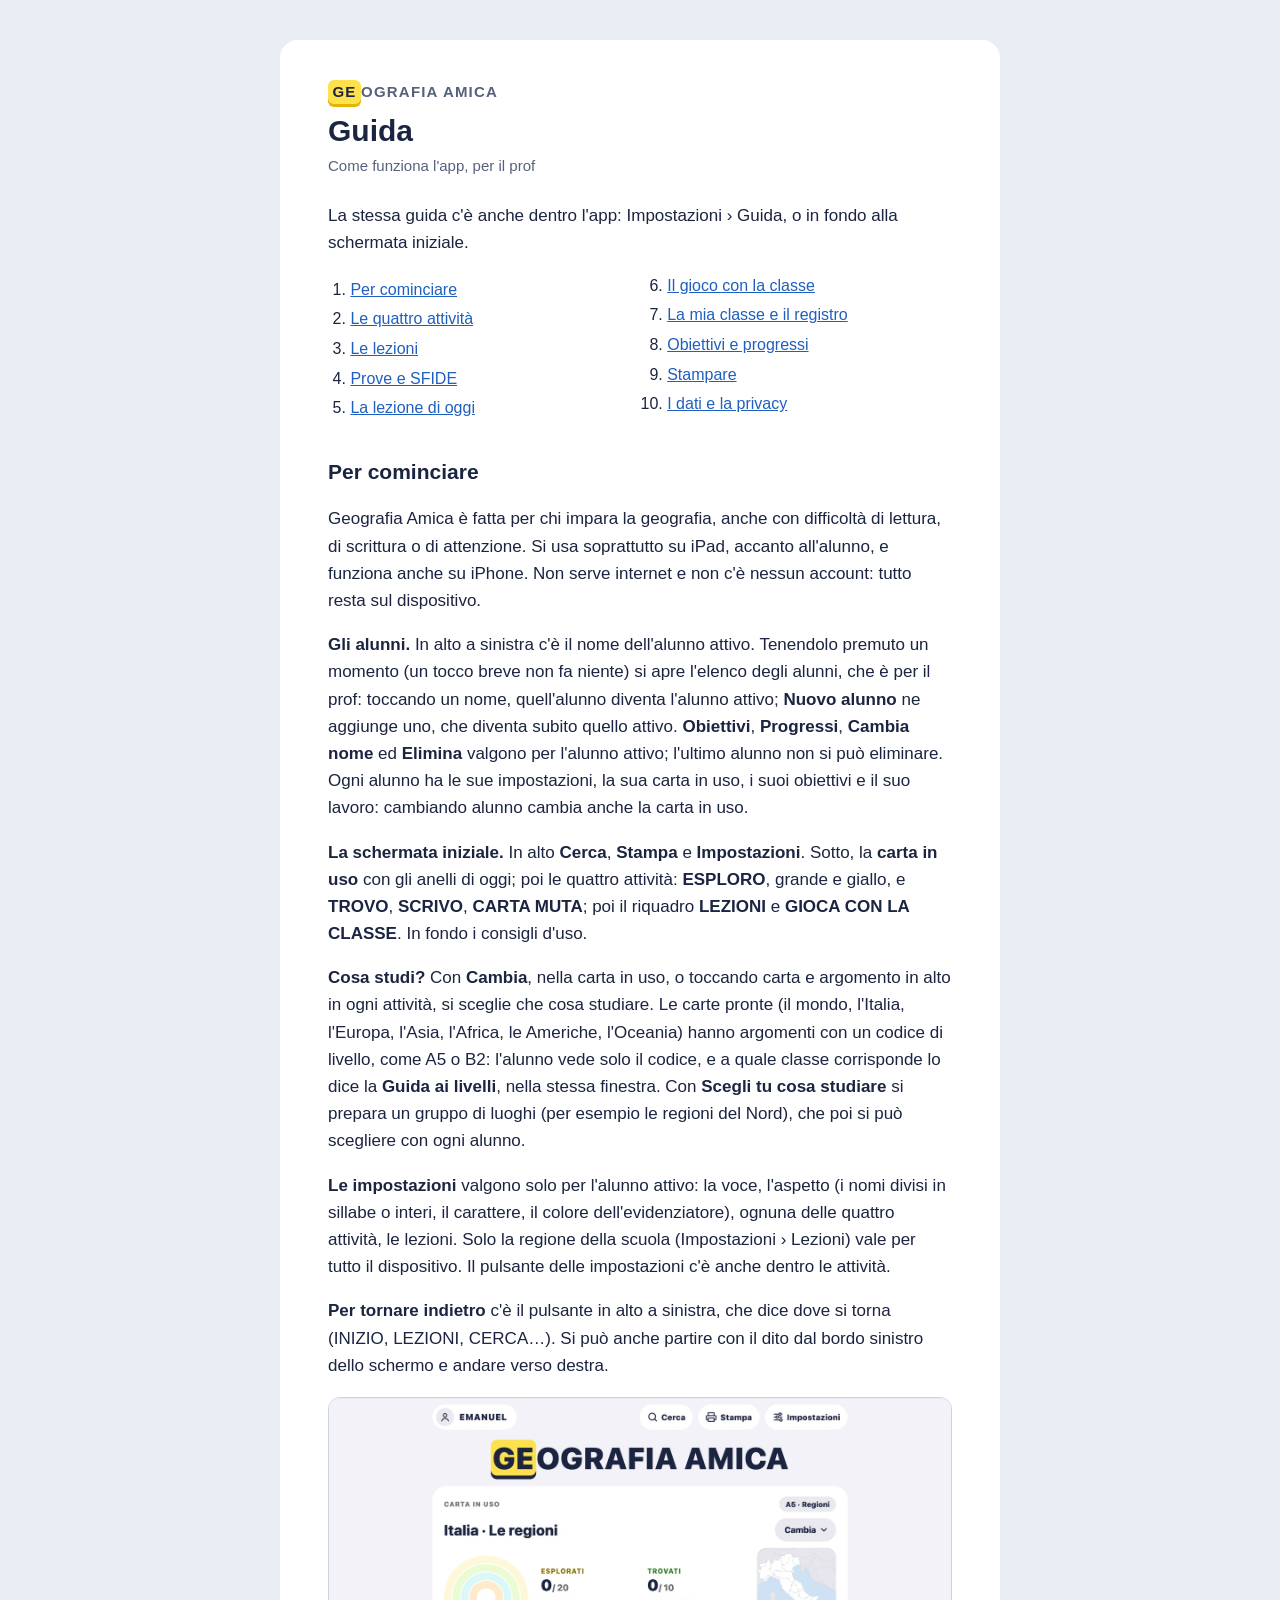
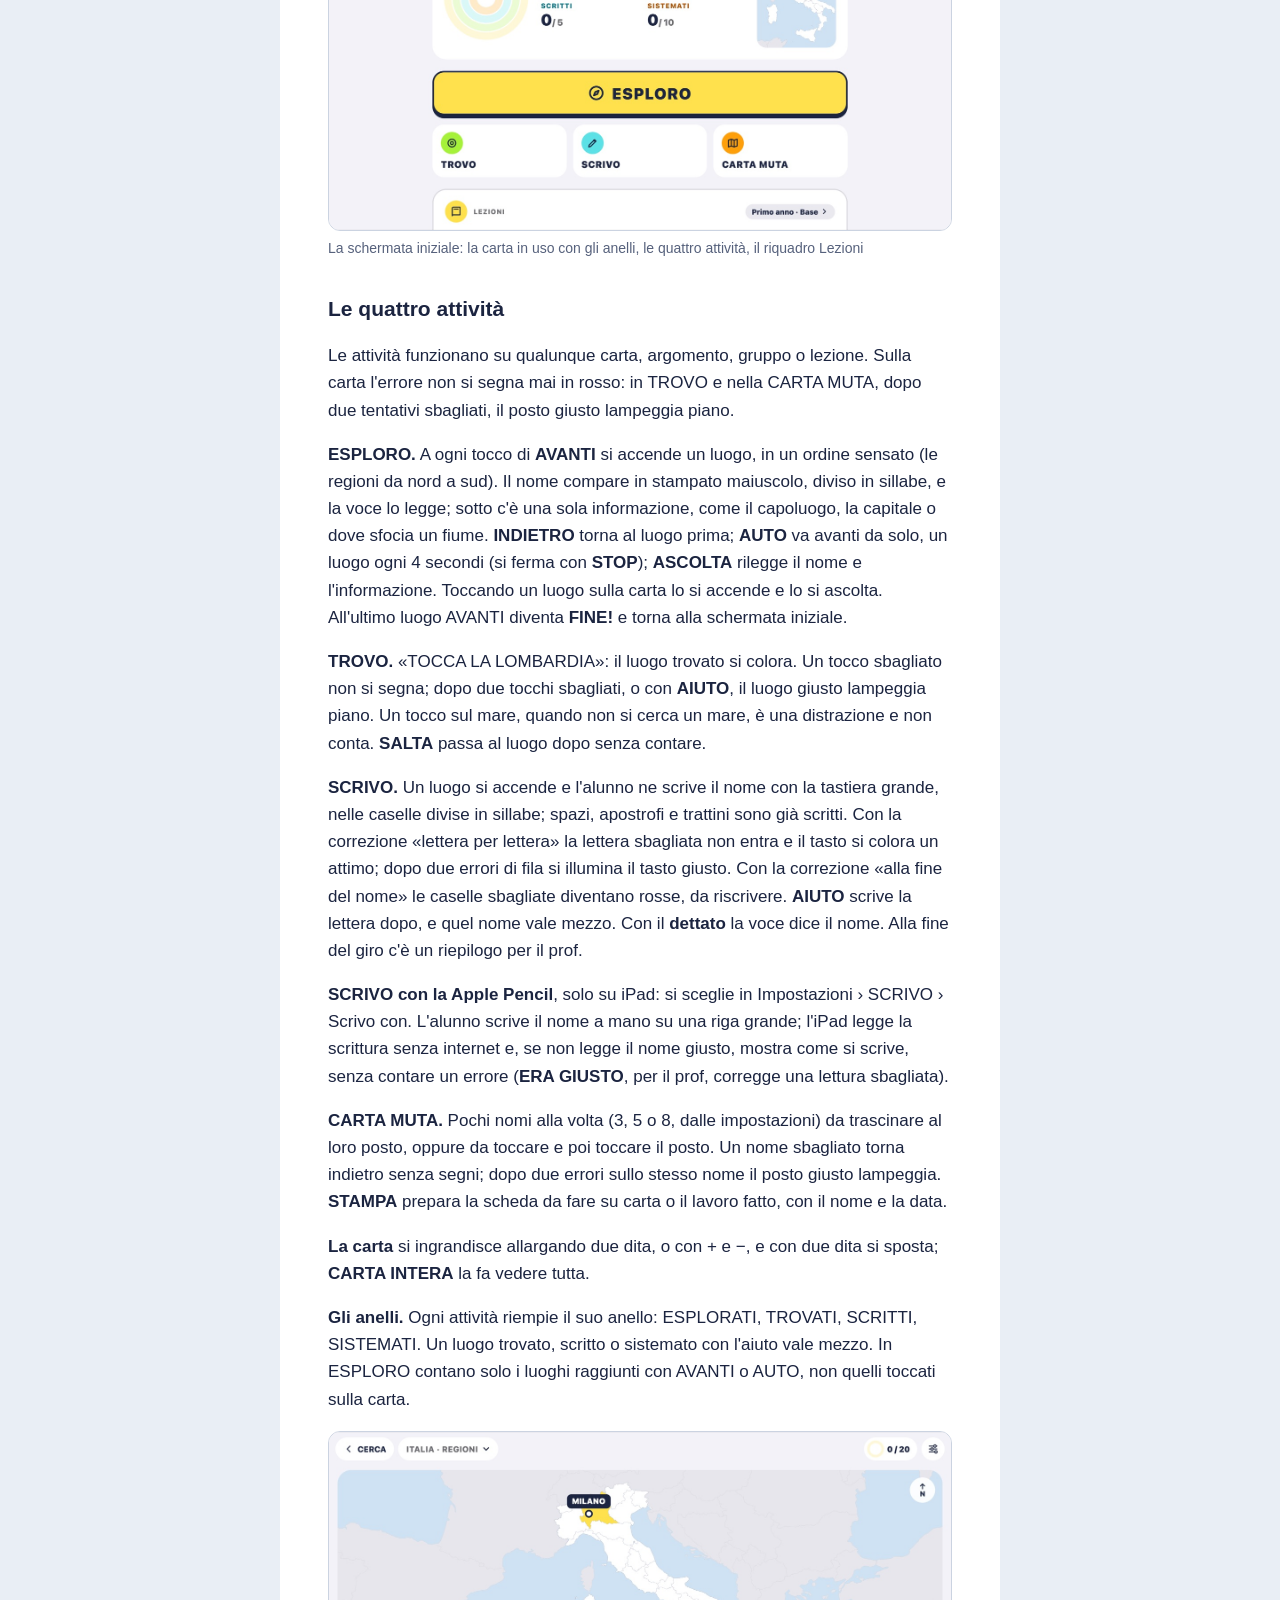
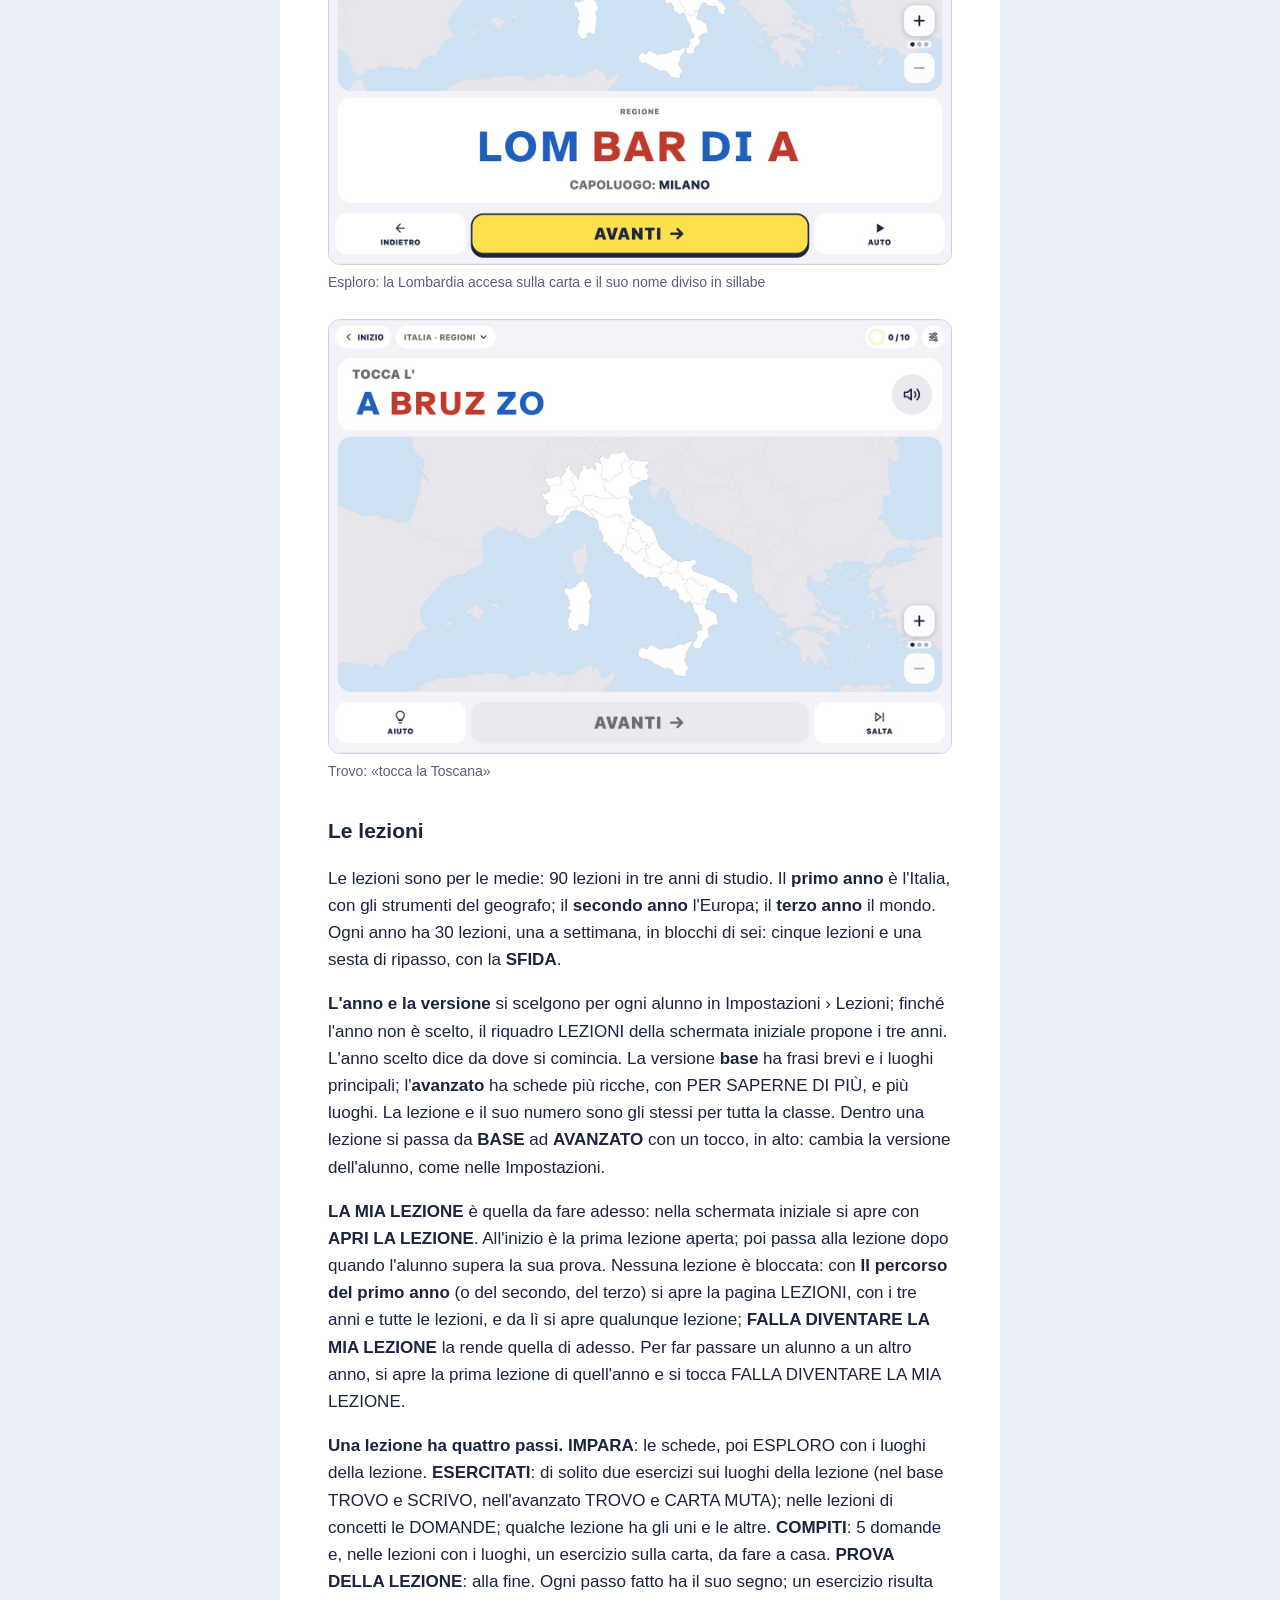
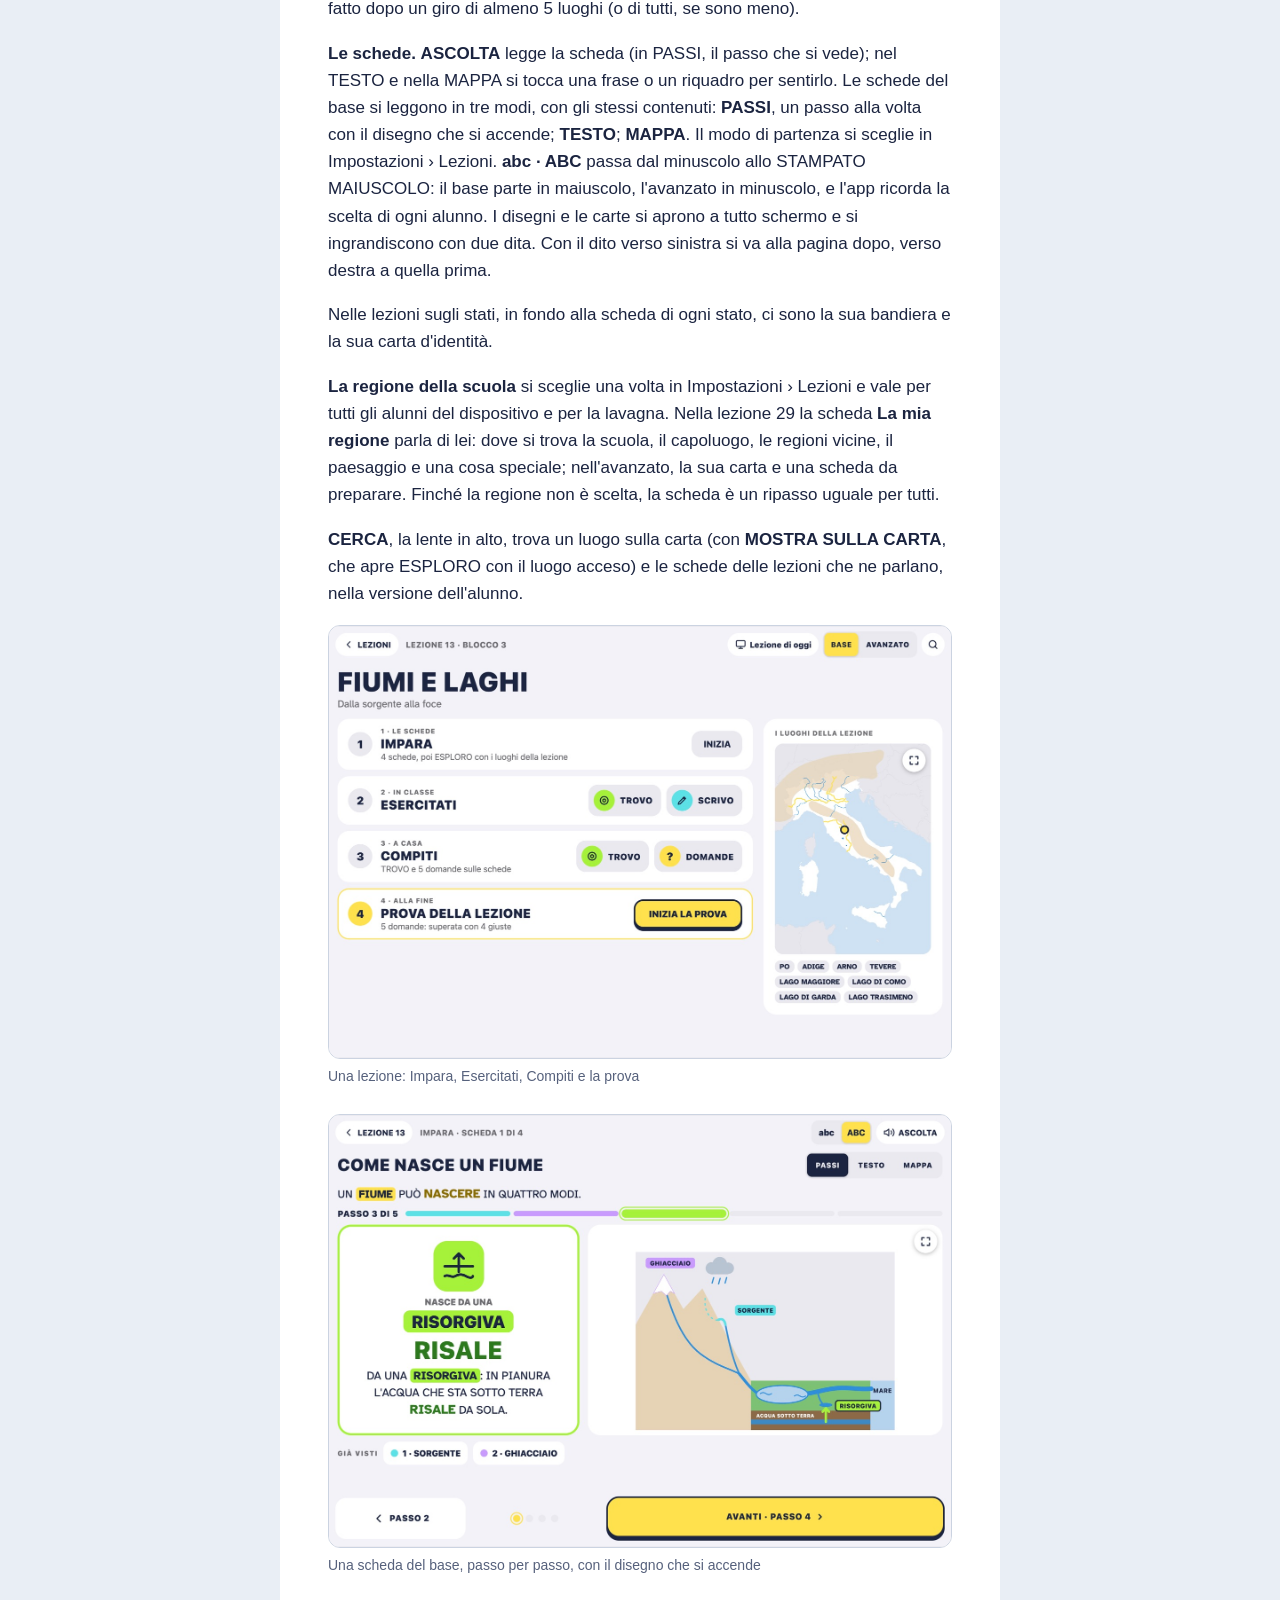
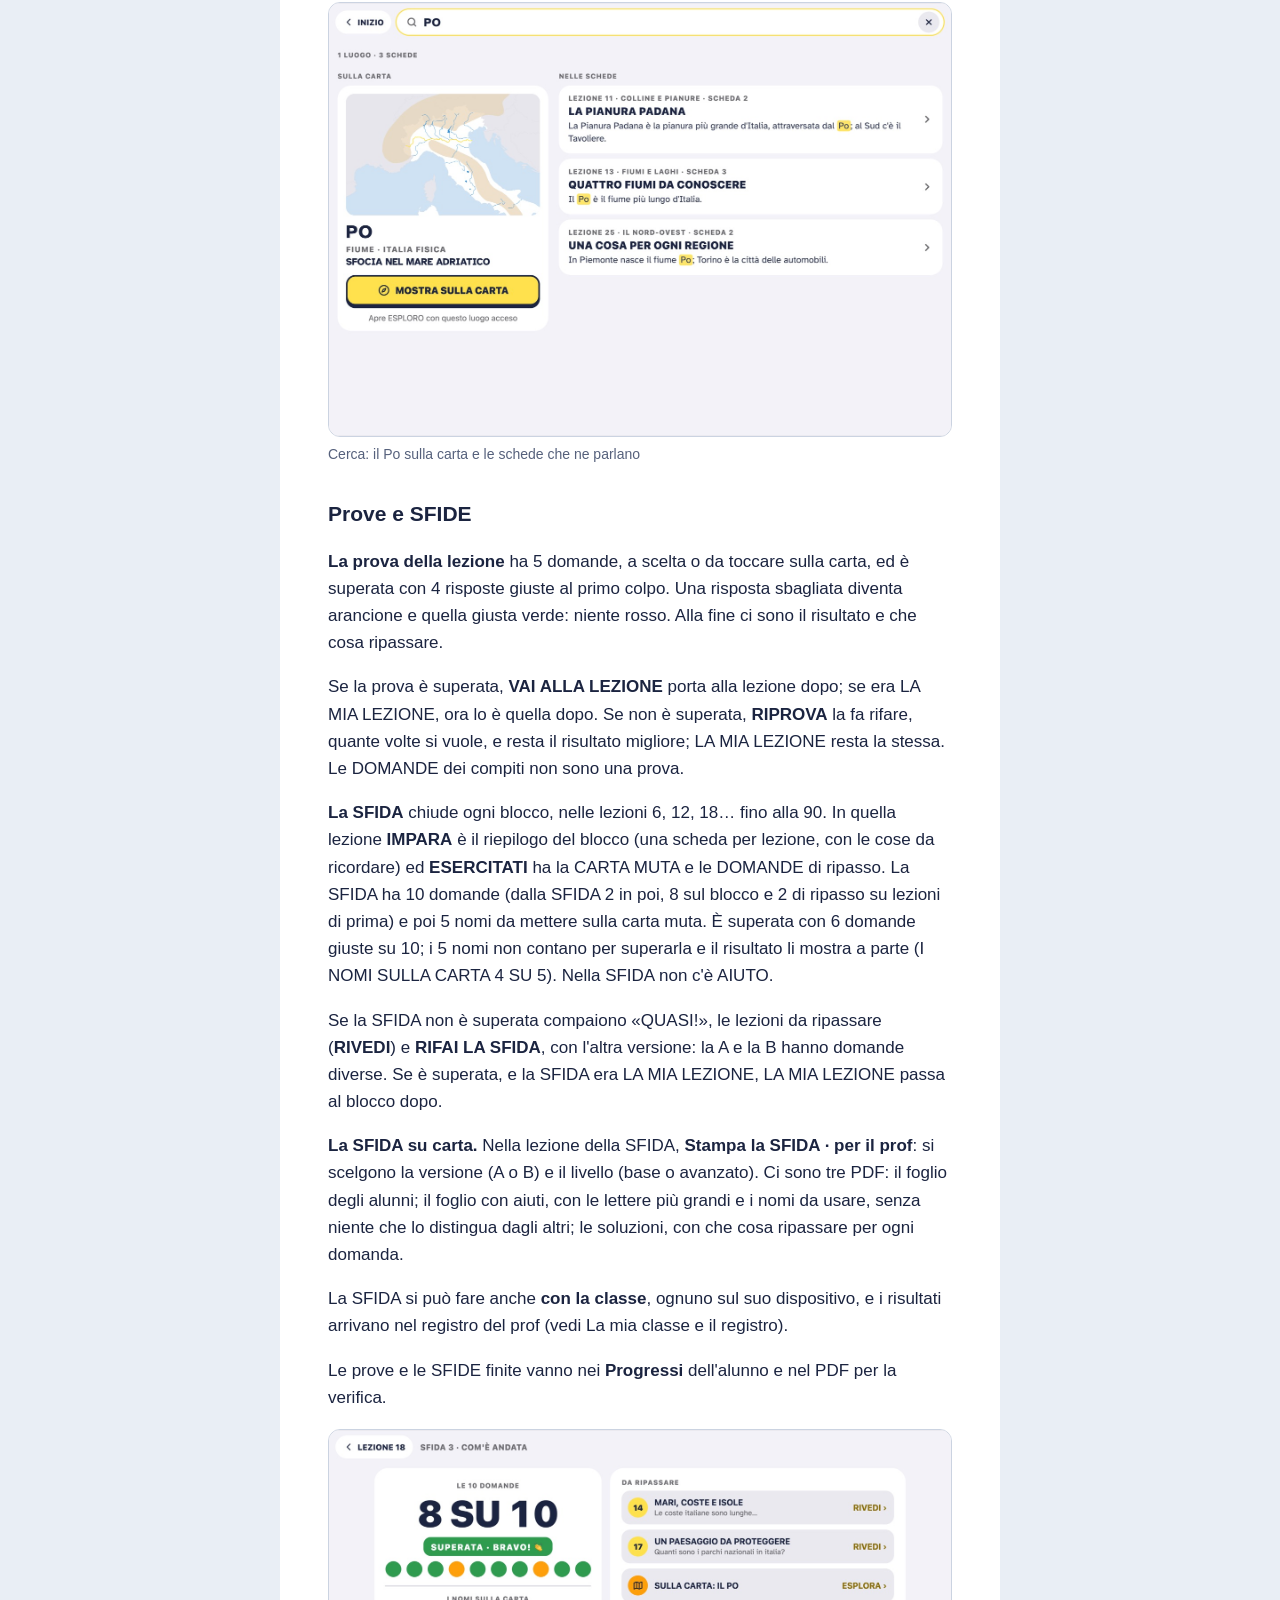
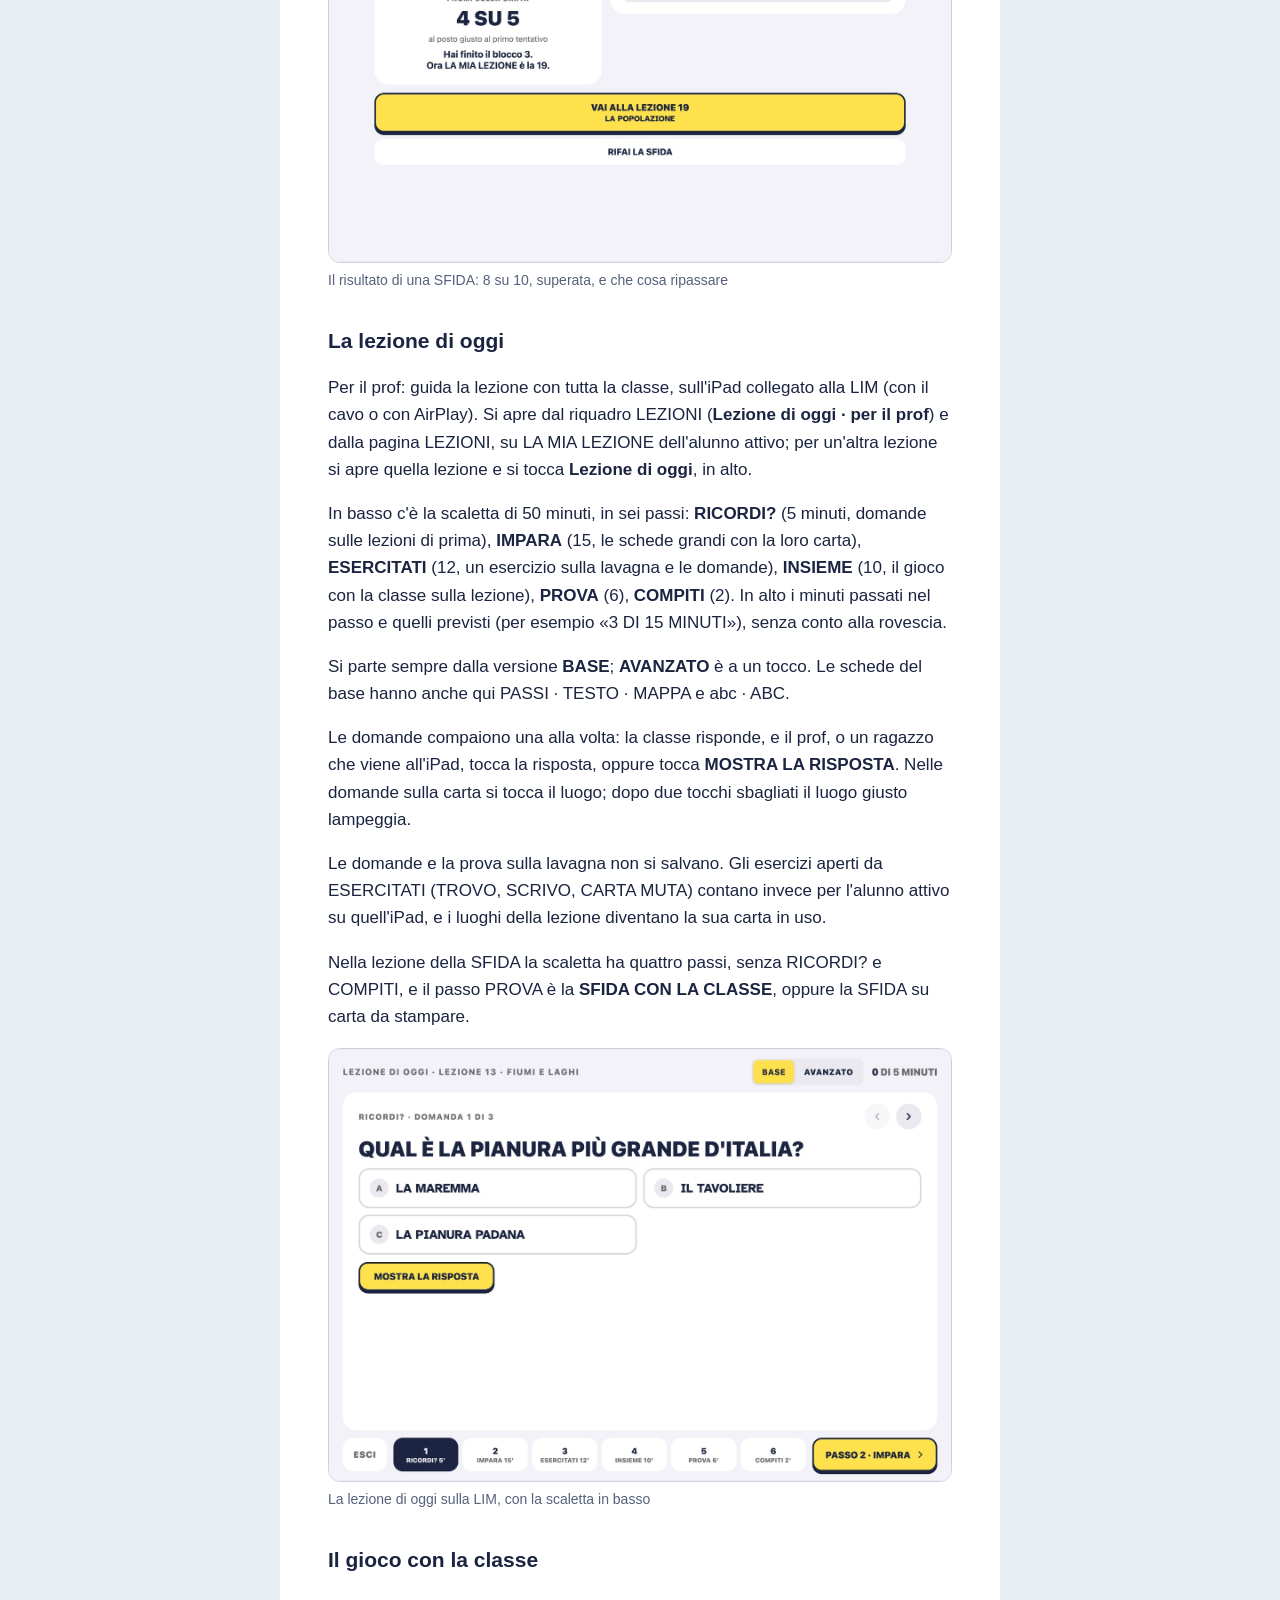
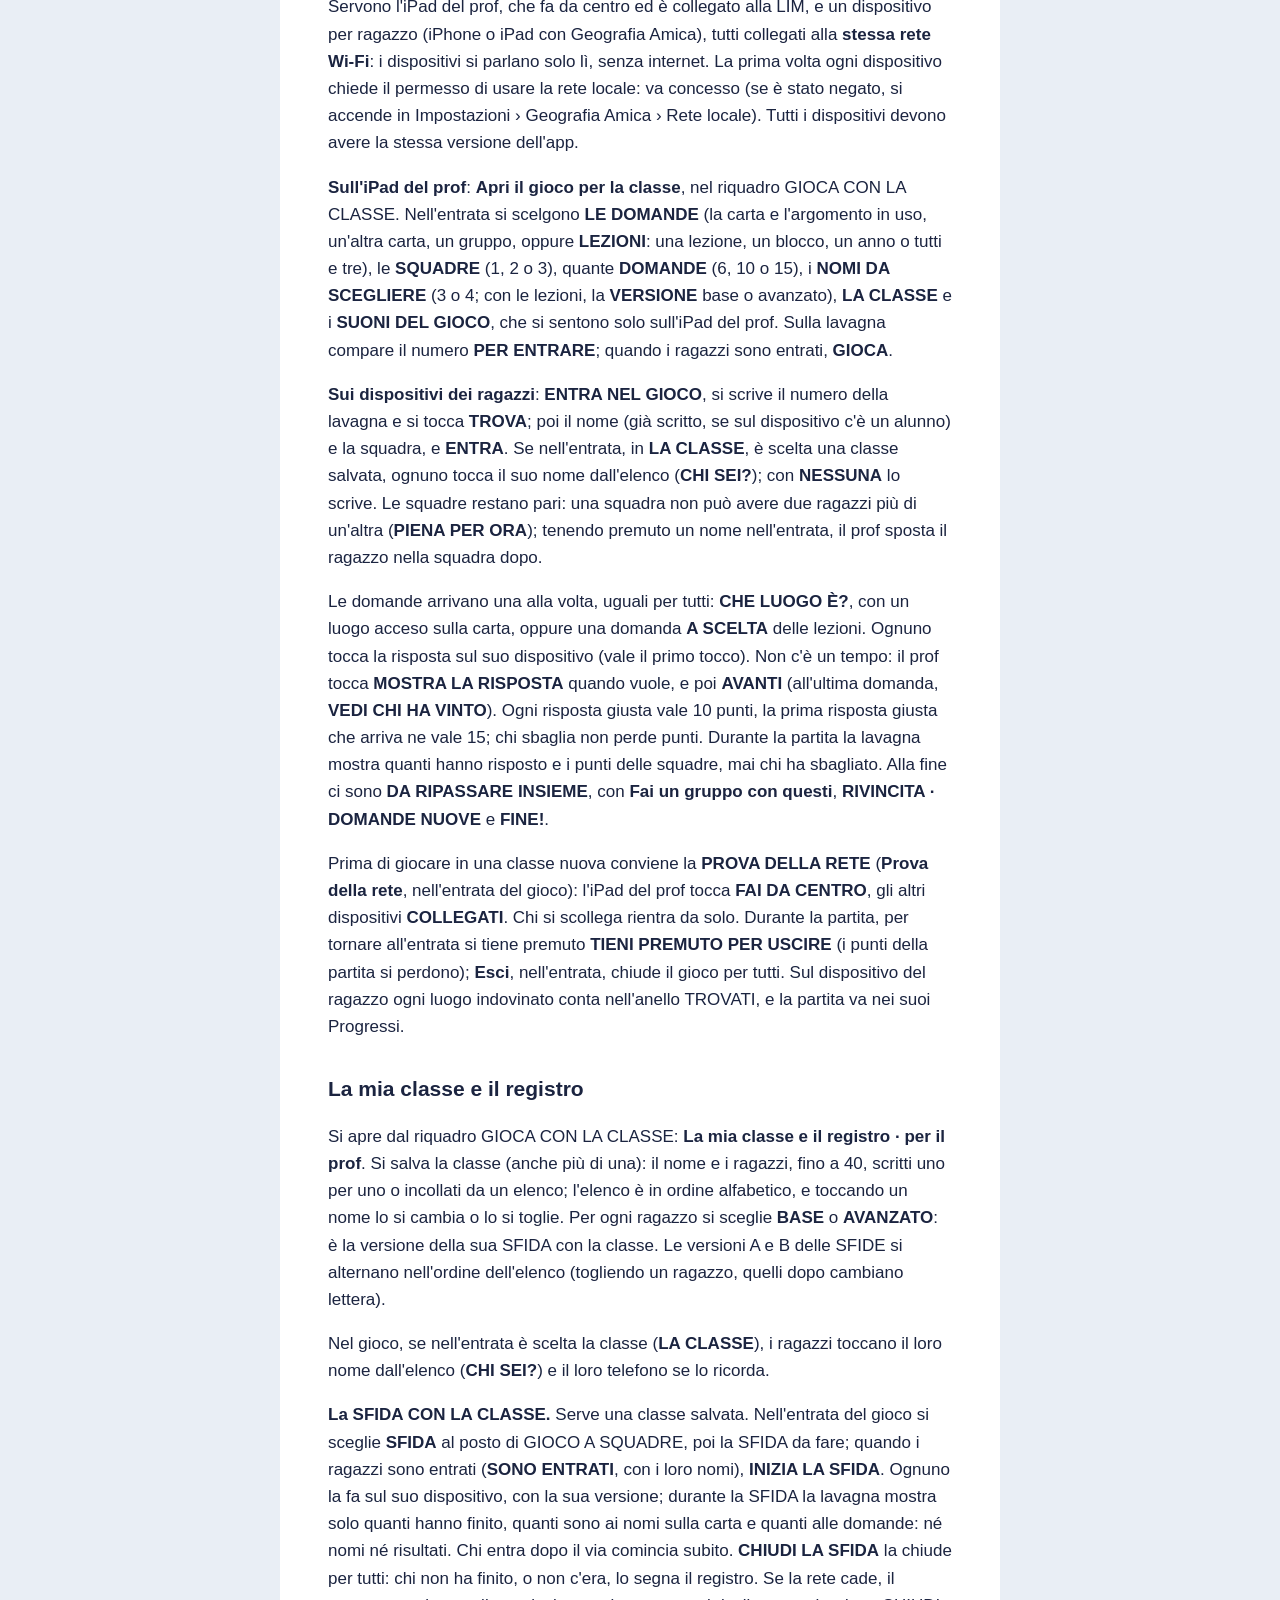
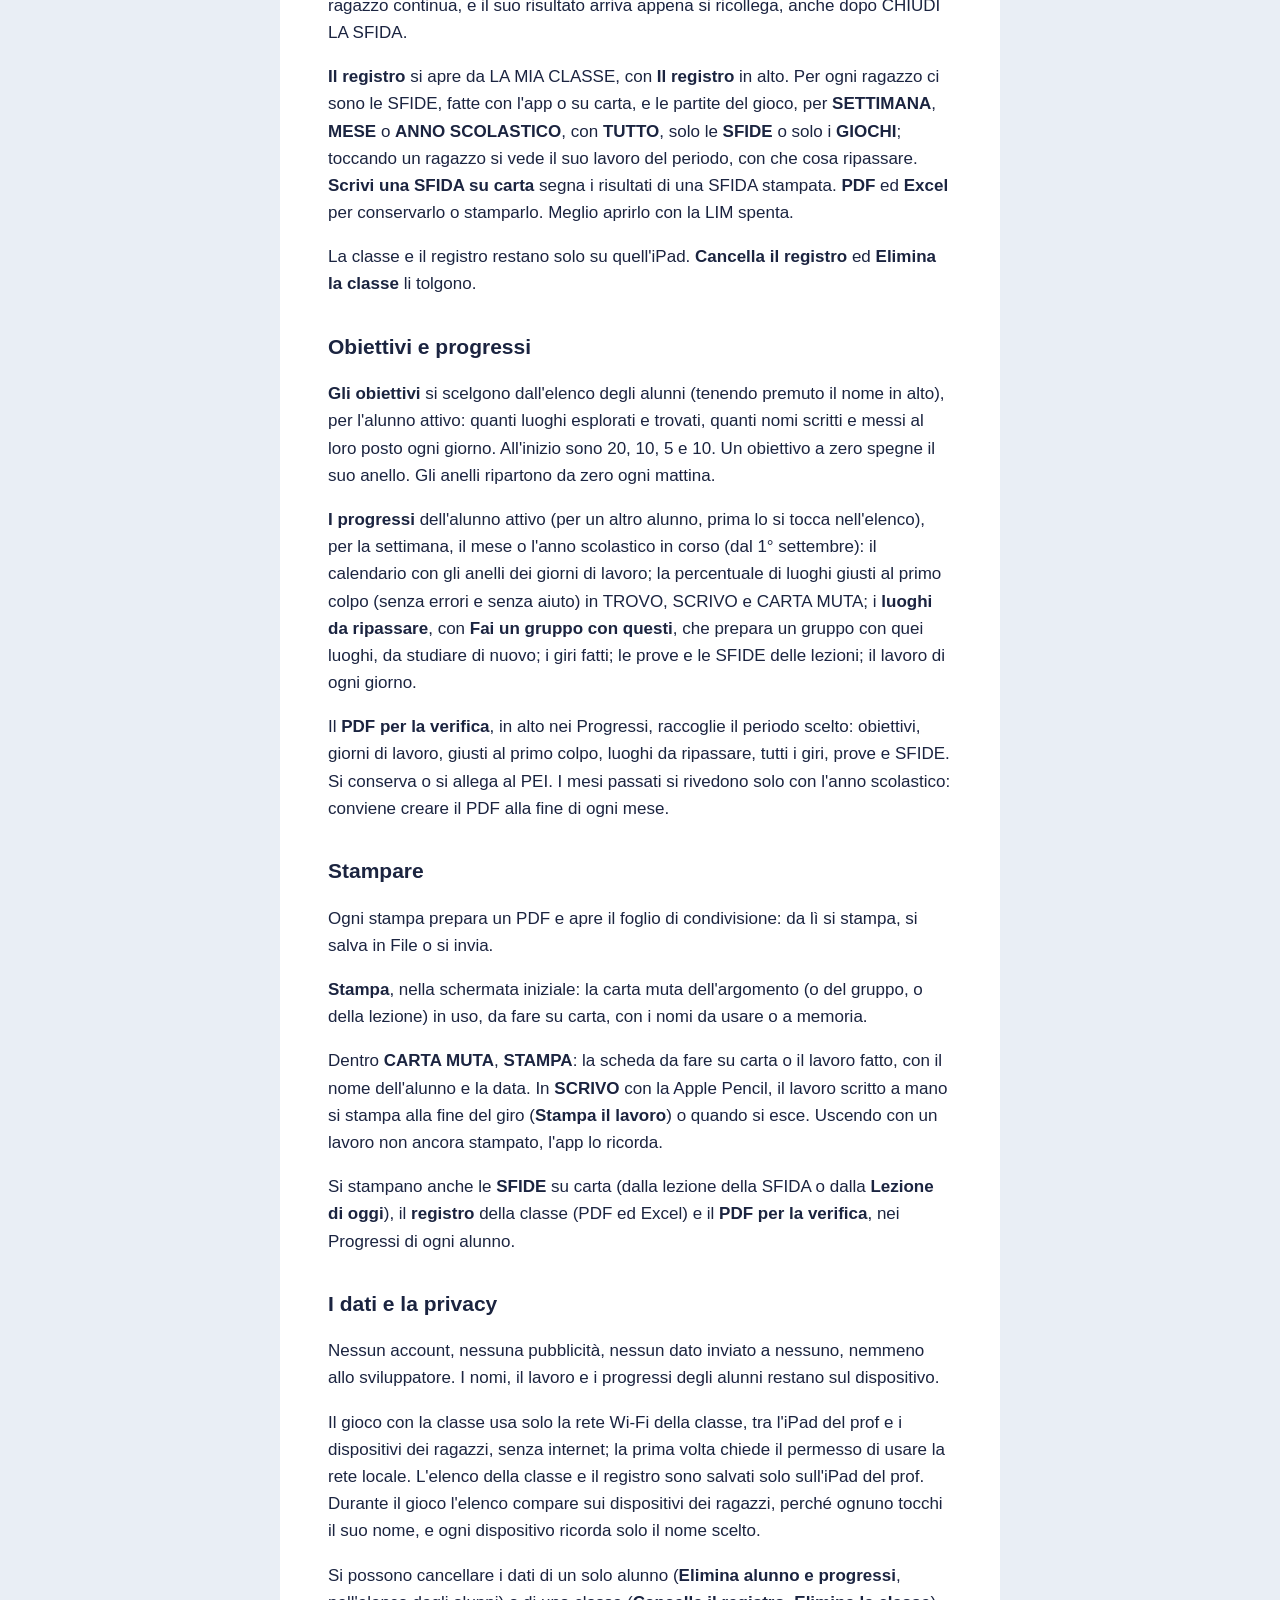
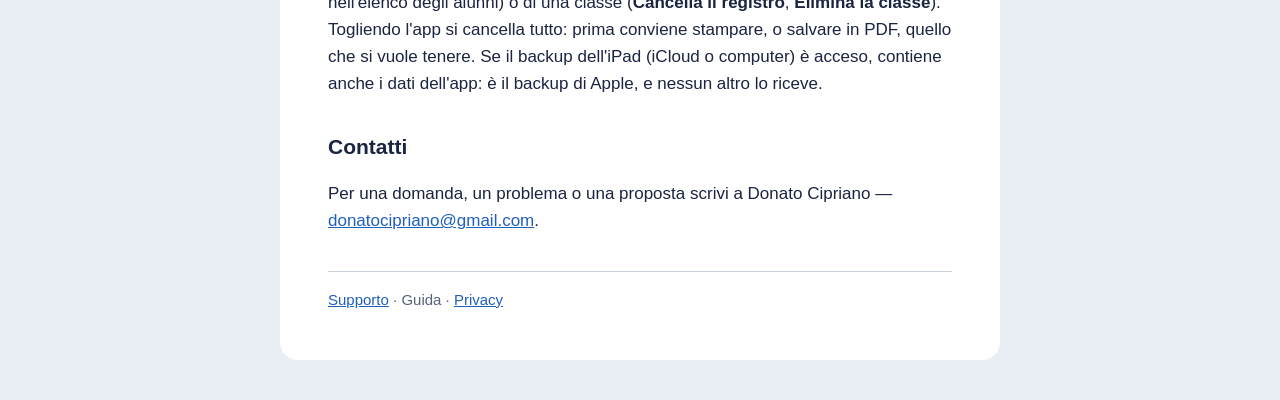
==== commit 241c8982: "Guida: la regione della scuola (Impostazioni › Lezioni, lezione 29) Co-Authored-By: Claude Opus 5.5 " ====
--- a/guida.html
+++ b/guida.html
@@ -33,7 +33,7 @@
   <p><strong>Gli alunni.</strong> In alto a sinistra c'è il nome dell'alunno attivo. Tenendolo premuto un momento (un tocco breve non fa niente) si apre l'elenco degli alunni, che è per il prof: toccando un nome, quell'alunno diventa l'alunno attivo; <strong>Nuovo alunno</strong> ne aggiunge uno, che diventa subito quello attivo. <strong>Obiettivi</strong>, <strong>Progressi</strong>, <strong>Cambia nome</strong> ed <strong>Elimina</strong> valgono per l'alunno attivo; l'ultimo alunno non si può eliminare. Ogni alunno ha le sue impostazioni, la sua carta in uso, i suoi obiettivi e il suo lavoro: cambiando alunno cambia anche la carta in uso.</p>
   <p><strong>La schermata iniziale.</strong> In alto <strong>Cerca</strong>, <strong>Stampa</strong> e <strong>Impostazioni</strong>. Sotto, la <strong>carta in uso</strong> con gli anelli di oggi; poi le quattro attività: <strong>ESPLORO</strong>, grande e giallo, e <strong>TROVO</strong>, <strong>SCRIVO</strong>, <strong>CARTA MUTA</strong>; poi il riquadro <strong>LEZIONI</strong> e <strong>GIOCA CON LA CLASSE</strong>. In fondo i consigli d'uso.</p>
   <p><strong>Cosa studi?</strong> Con <strong>Cambia</strong>, nella carta in uso, o toccando carta e argomento in alto in ogni attività, si sceglie che cosa studiare. Le carte pronte (il mondo, l'Italia, l'Europa, l'Asia, l'Africa, le Americhe, l'Oceania) hanno argomenti con un codice di livello, come A5 o B2: l'alunno vede solo il codice, e a quale classe corrisponde lo dice la <strong>Guida ai livelli</strong>, nella stessa finestra. Con <strong>Scegli tu cosa studiare</strong> si prepara un gruppo di luoghi (per esempio le regioni del Nord), che poi si può scegliere con ogni alunno.</p>
-  <p><strong>Le impostazioni</strong> valgono solo per l'alunno attivo: la voce, l'aspetto (i nomi divisi in sillabe o interi, il carattere, il colore dell'evidenziatore), ognuna delle quattro attività, le lezioni. Il pulsante delle impostazioni c'è anche dentro le attività.</p>
+  <p><strong>Le impostazioni</strong> valgono solo per l'alunno attivo: la voce, l'aspetto (i nomi divisi in sillabe o interi, il carattere, il colore dell'evidenziatore), ognuna delle quattro attività, le lezioni. Solo la regione della scuola (Impostazioni › Lezioni) vale per tutto il dispositivo. Il pulsante delle impostazioni c'è anche dentro le attività.</p>
   <p><strong>Per tornare indietro</strong> c'è il pulsante in alto a sinistra, che dice dove si torna (INIZIO, LEZIONI, CERCA…). Si può anche partire con il dito dal bordo sinistro dello schermo e andare verso destra.</p>
   <figure><img src="img/guida/home.jpg" alt="La schermata iniziale: la carta in uso con gli anelli, le quattro attività, il riquadro Lezioni" loading="lazy"><figcaption>La schermata iniziale: la carta in uso con gli anelli, le quattro attività, il riquadro Lezioni</figcaption></figure>
 
@@ -56,6 +56,7 @@
   <p><strong>Una lezione ha quattro passi.</strong> <strong>IMPARA</strong>: le schede, poi ESPLORO con i luoghi della lezione. <strong>ESERCITATI</strong>: di solito due esercizi sui luoghi della lezione (nel base TROVO e SCRIVO, nell'avanzato TROVO e CARTA MUTA); nelle lezioni di concetti le DOMANDE; qualche lezione ha gli uni e le altre. <strong>COMPITI</strong>: 5 domande e, nelle lezioni con i luoghi, un esercizio sulla carta, da fare a casa. <strong>PROVA DELLA LEZIONE</strong>: alla fine. Ogni passo fatto ha il suo segno; un esercizio risulta fatto dopo un giro di almeno 5 luoghi (o di tutti, se sono meno).</p>
   <p><strong>Le schede.</strong> <strong>ASCOLTA</strong> legge la scheda (in PASSI, il passo che si vede); nel TESTO e nella MAPPA si tocca una frase o un riquadro per sentirlo. Le schede del base si leggono in tre modi, con gli stessi contenuti: <strong>PASSI</strong>, un passo alla volta con il disegno che si accende; <strong>TESTO</strong>; <strong>MAPPA</strong>. Il modo di partenza si sceglie in Impostazioni › Lezioni. <strong>abc · ABC</strong> passa dal minuscolo allo STAMPATO MAIUSCOLO: il base parte in maiuscolo, l'avanzato in minuscolo, e l'app ricorda la scelta di ogni alunno. I disegni e le carte si aprono a tutto schermo e si ingrandiscono con due dita. Con il dito verso sinistra si va alla pagina dopo, verso destra a quella prima.</p>
   <p>Nelle lezioni sugli stati, in fondo alla scheda di ogni stato, ci sono la sua bandiera e la sua carta d'identità.</p>
+  <p><strong>La regione della scuola</strong> si sceglie una volta in Impostazioni › Lezioni e vale per tutti gli alunni del dispositivo e per la lavagna. Nella lezione 29 la scheda <strong>La mia regione</strong> parla di lei: dove si trova la scuola, il capoluogo, le regioni vicine, il paesaggio e una cosa speciale; nell'avanzato, la sua carta e una scheda da preparare. Finché la regione non è scelta, la scheda è un ripasso uguale per tutti.</p>
   <p><strong>CERCA</strong>, la lente in alto, trova un luogo sulla carta (con <strong>MOSTRA SULLA CARTA</strong>, che apre ESPLORO con il luogo acceso) e le schede delle lezioni che ne parlano, nella versione dell'alunno.</p>
   <figure><img src="img/guida/lezione.jpg" alt="Una lezione: Impara, Esercitati, Compiti e la prova" loading="lazy"><figcaption>Una lezione: Impara, Esercitati, Compiti e la prova</figcaption></figure>
   <figure><img src="img/guida/scheda.jpg" alt="Una scheda del base, passo per passo, con il disegno che si accende" loading="lazy"><figcaption>Una scheda del base, passo per passo, con il disegno che si accende</figcaption></figure>
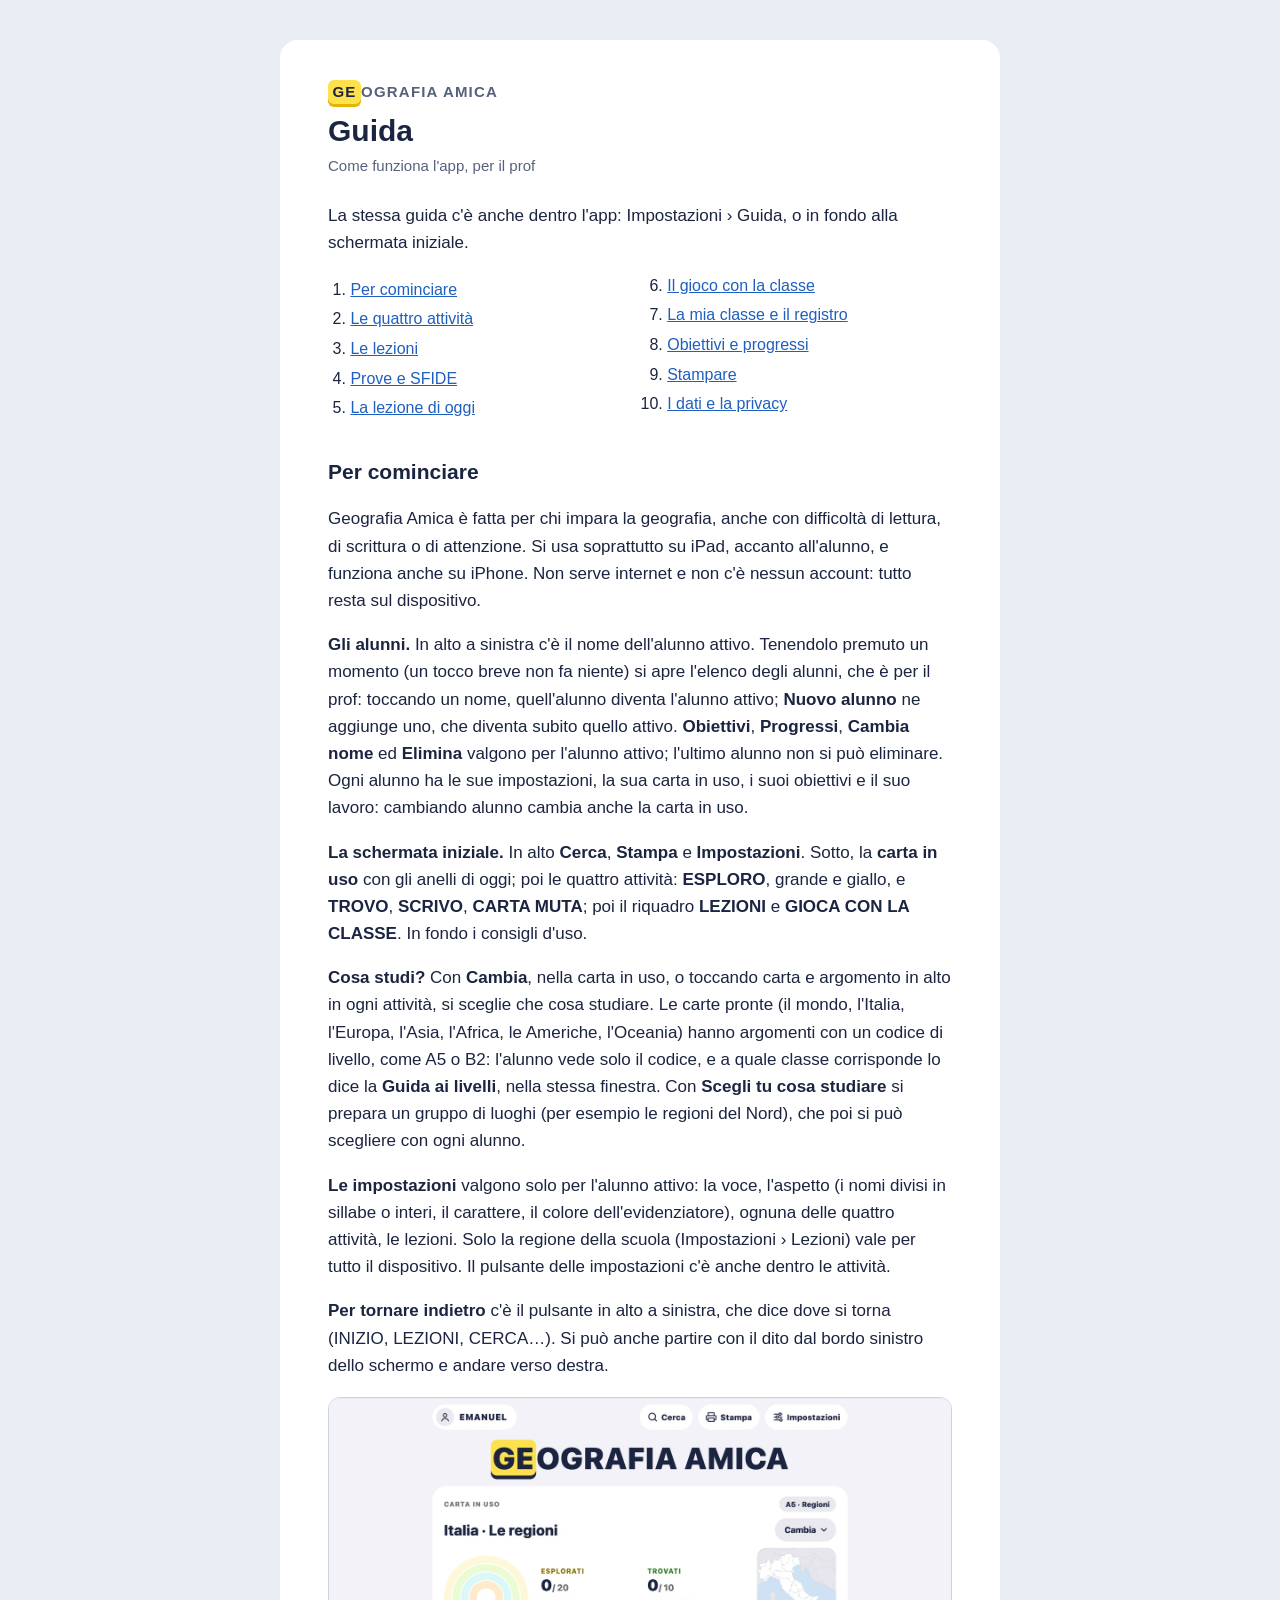
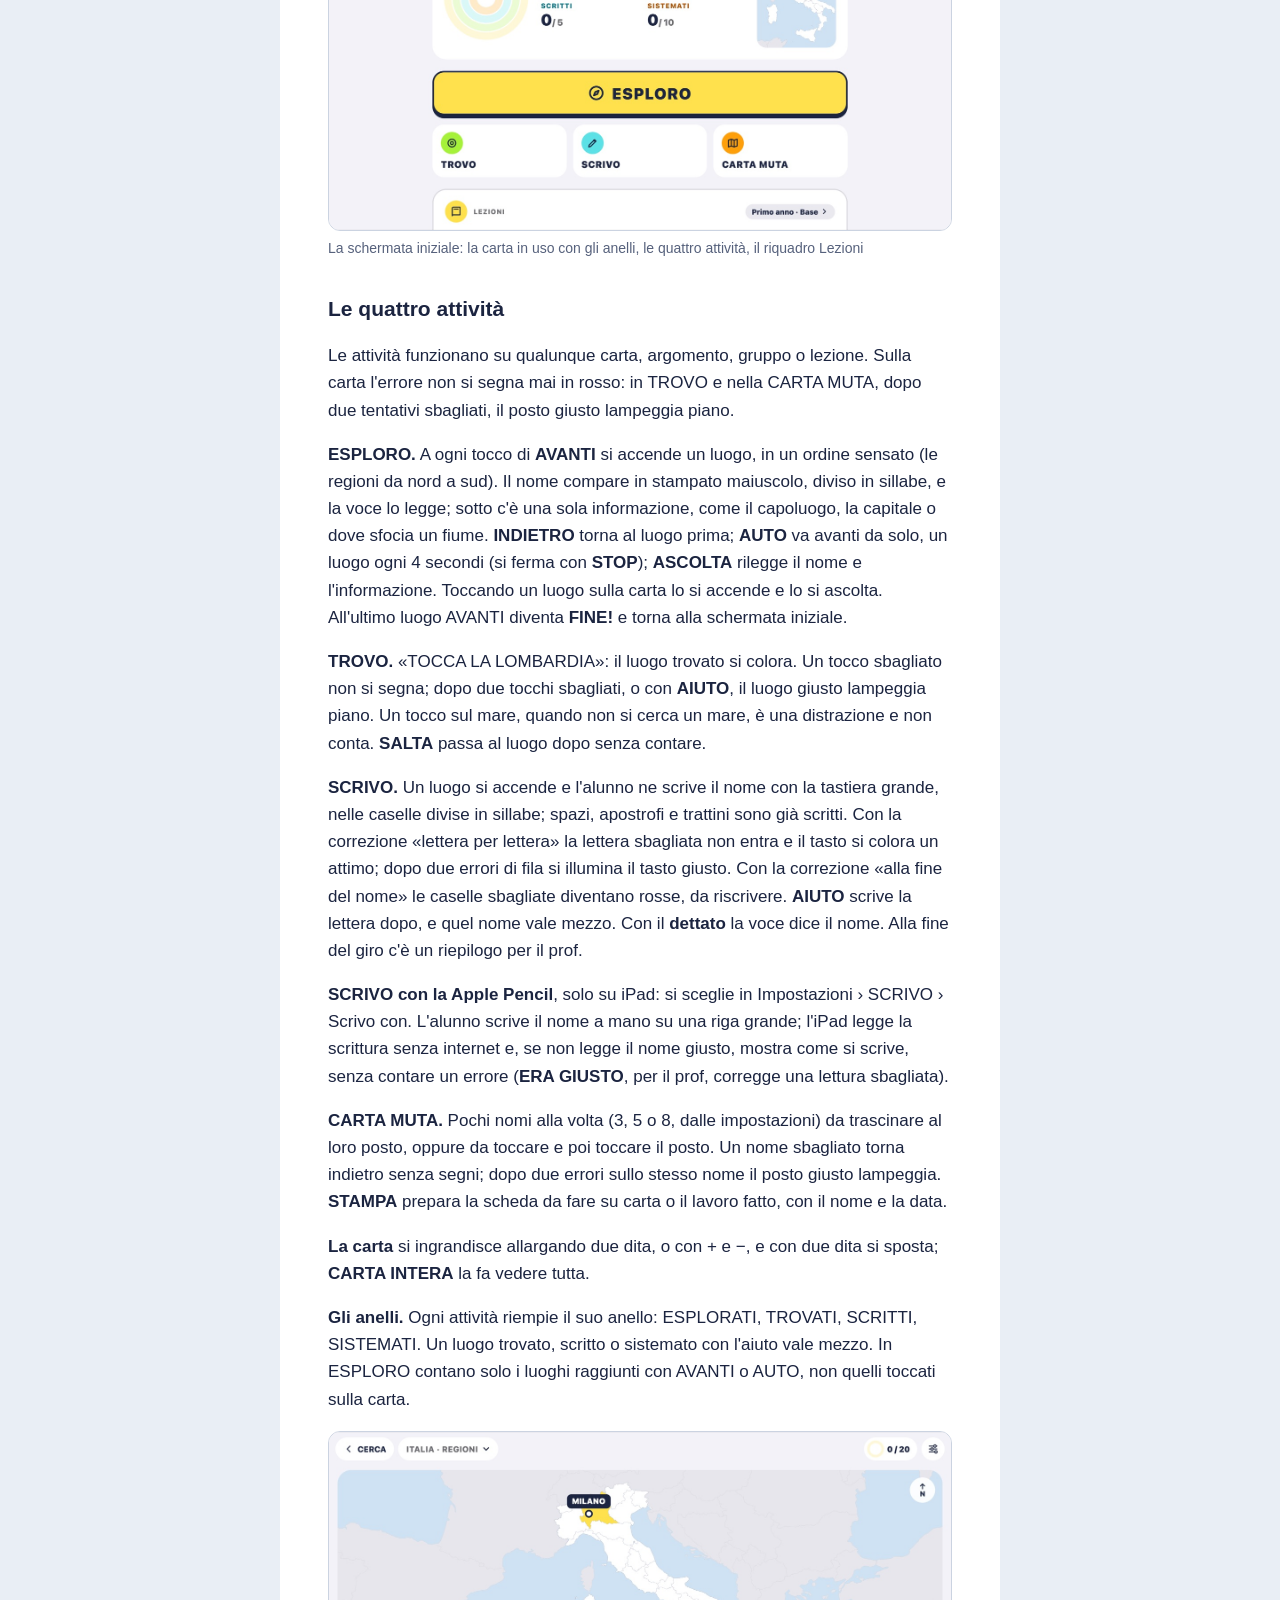
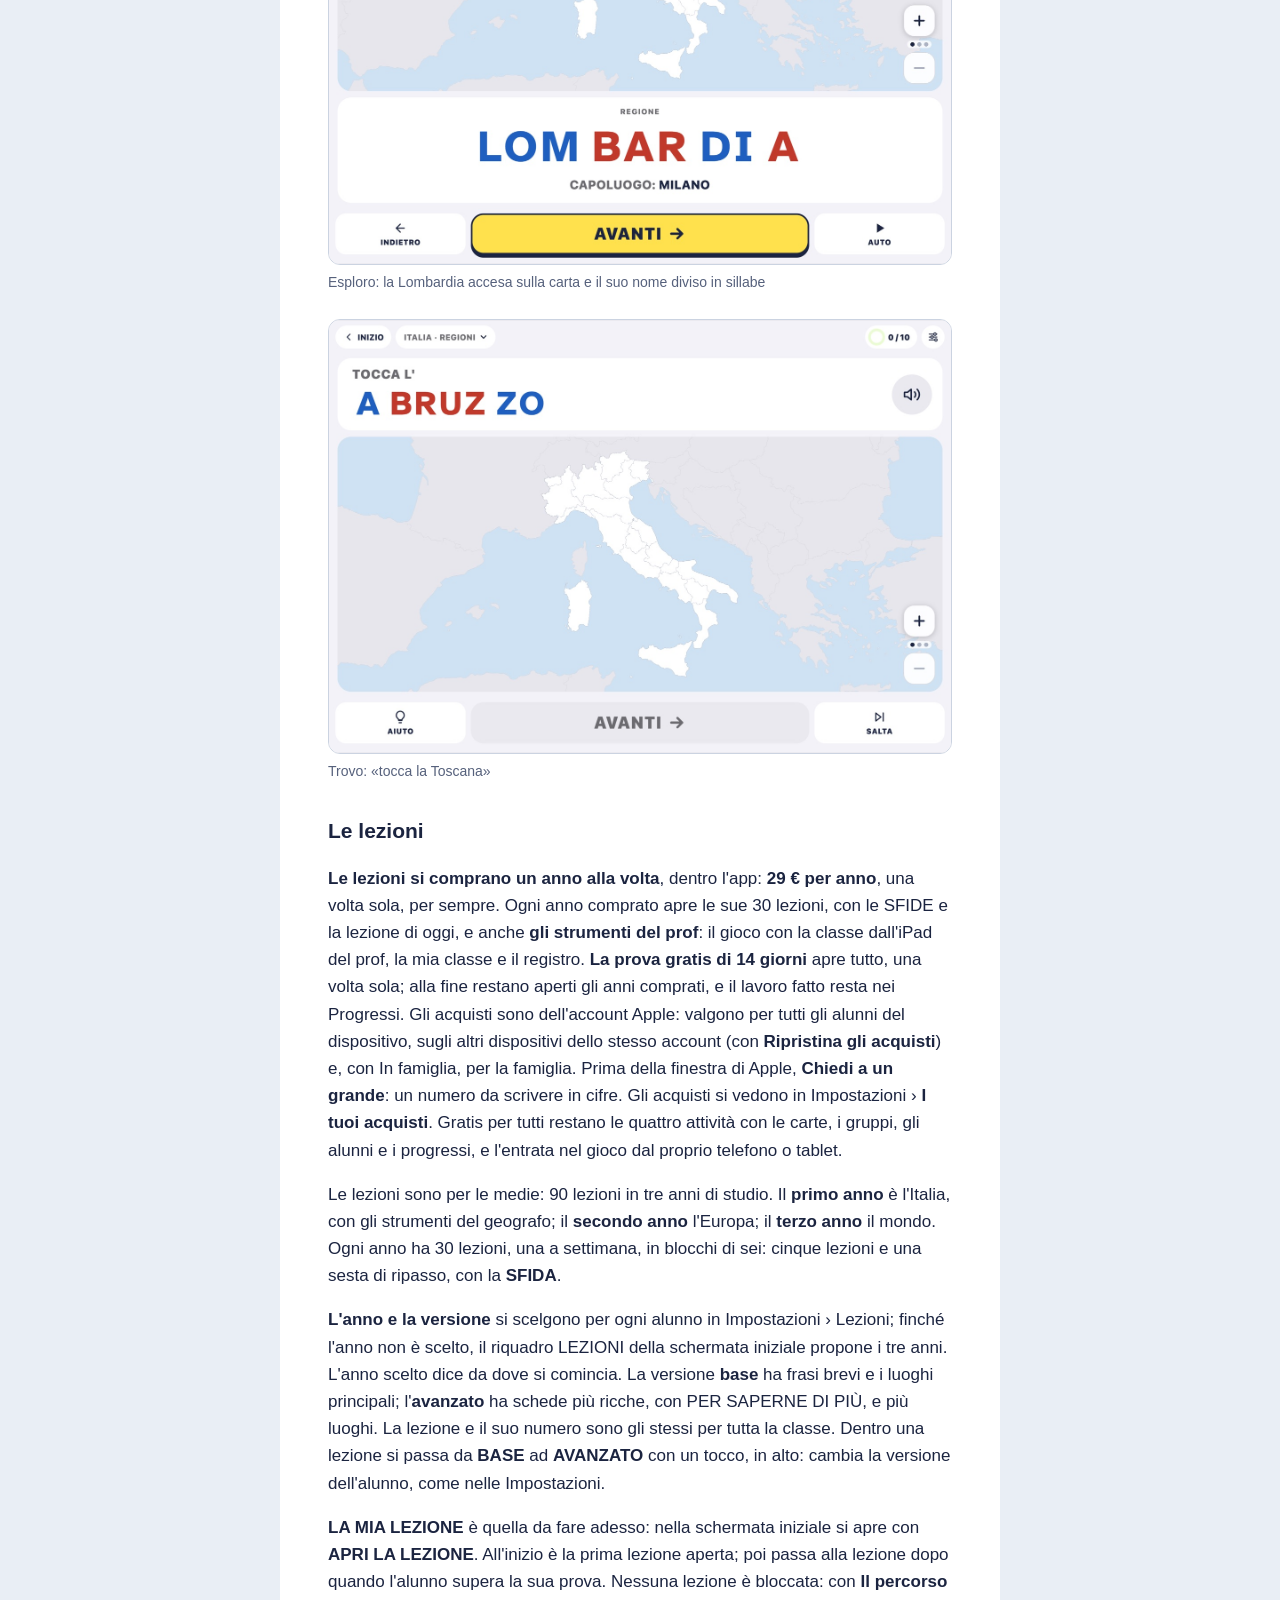
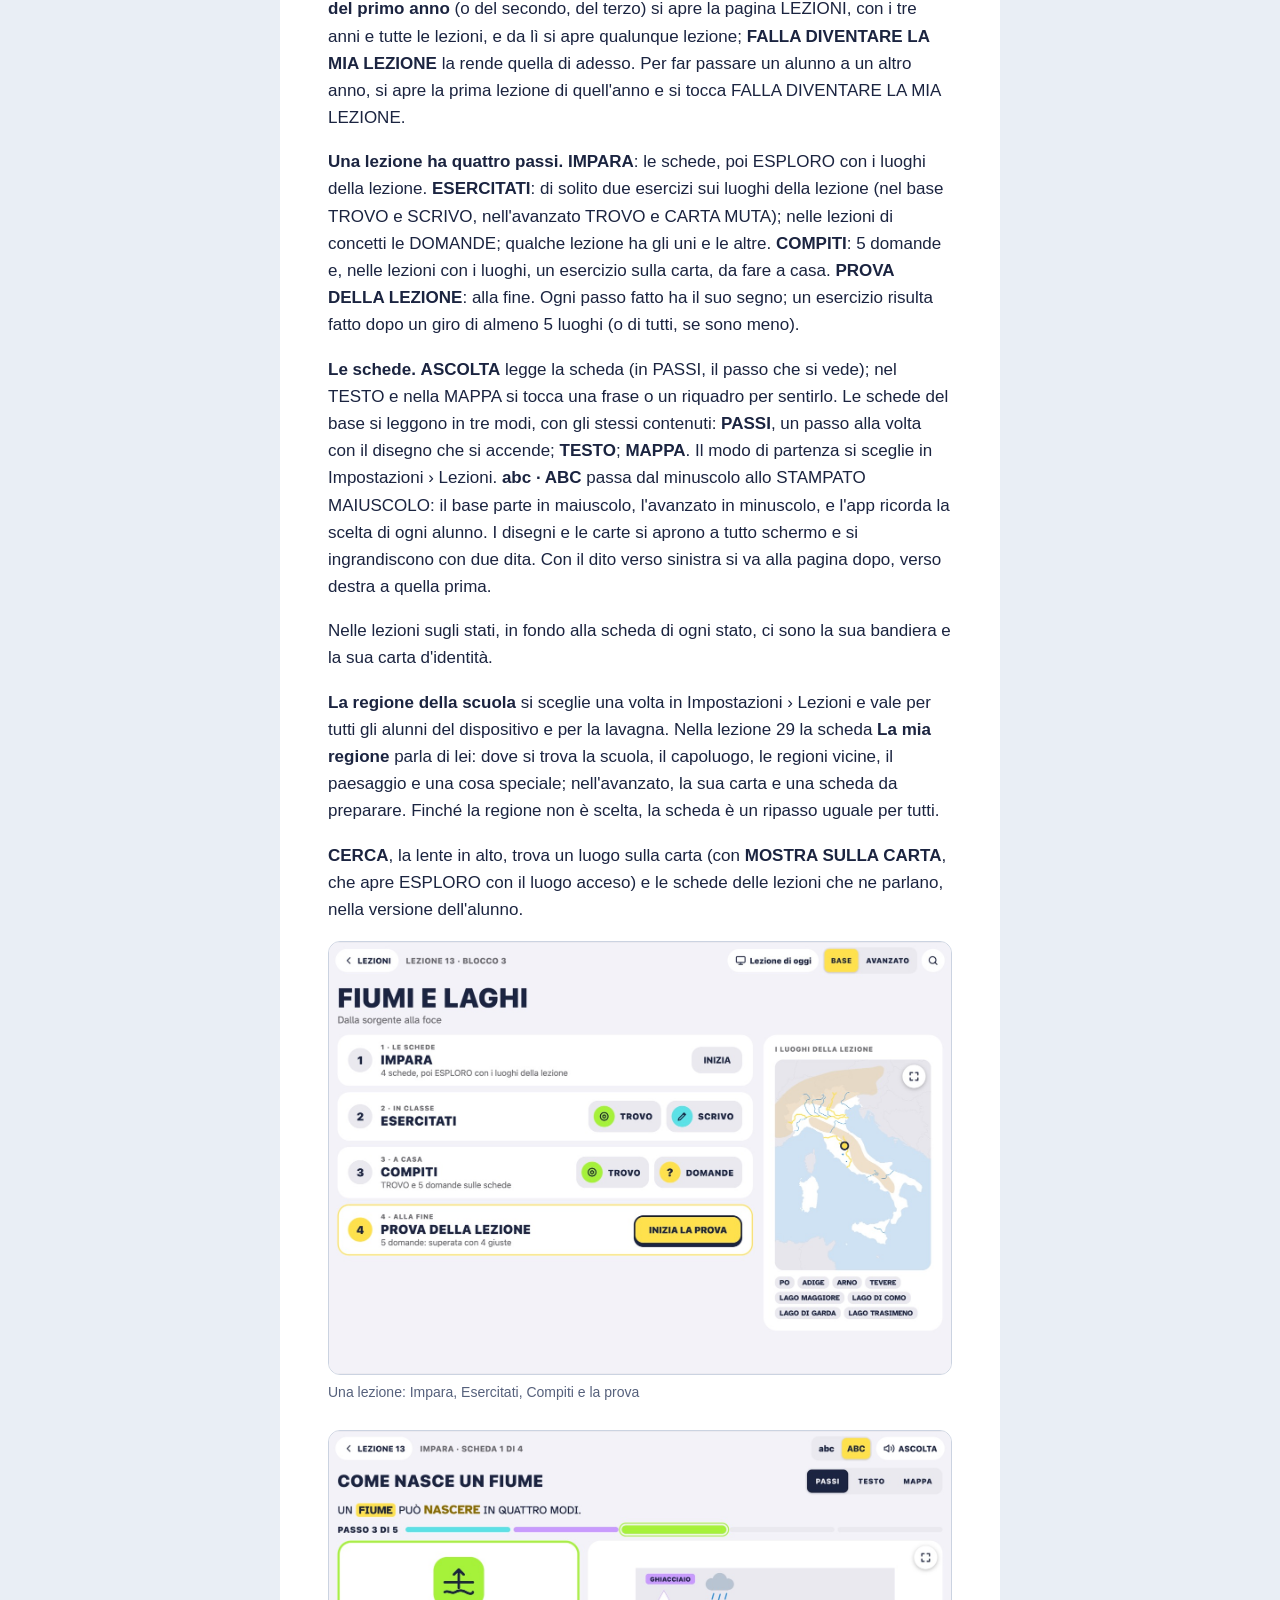
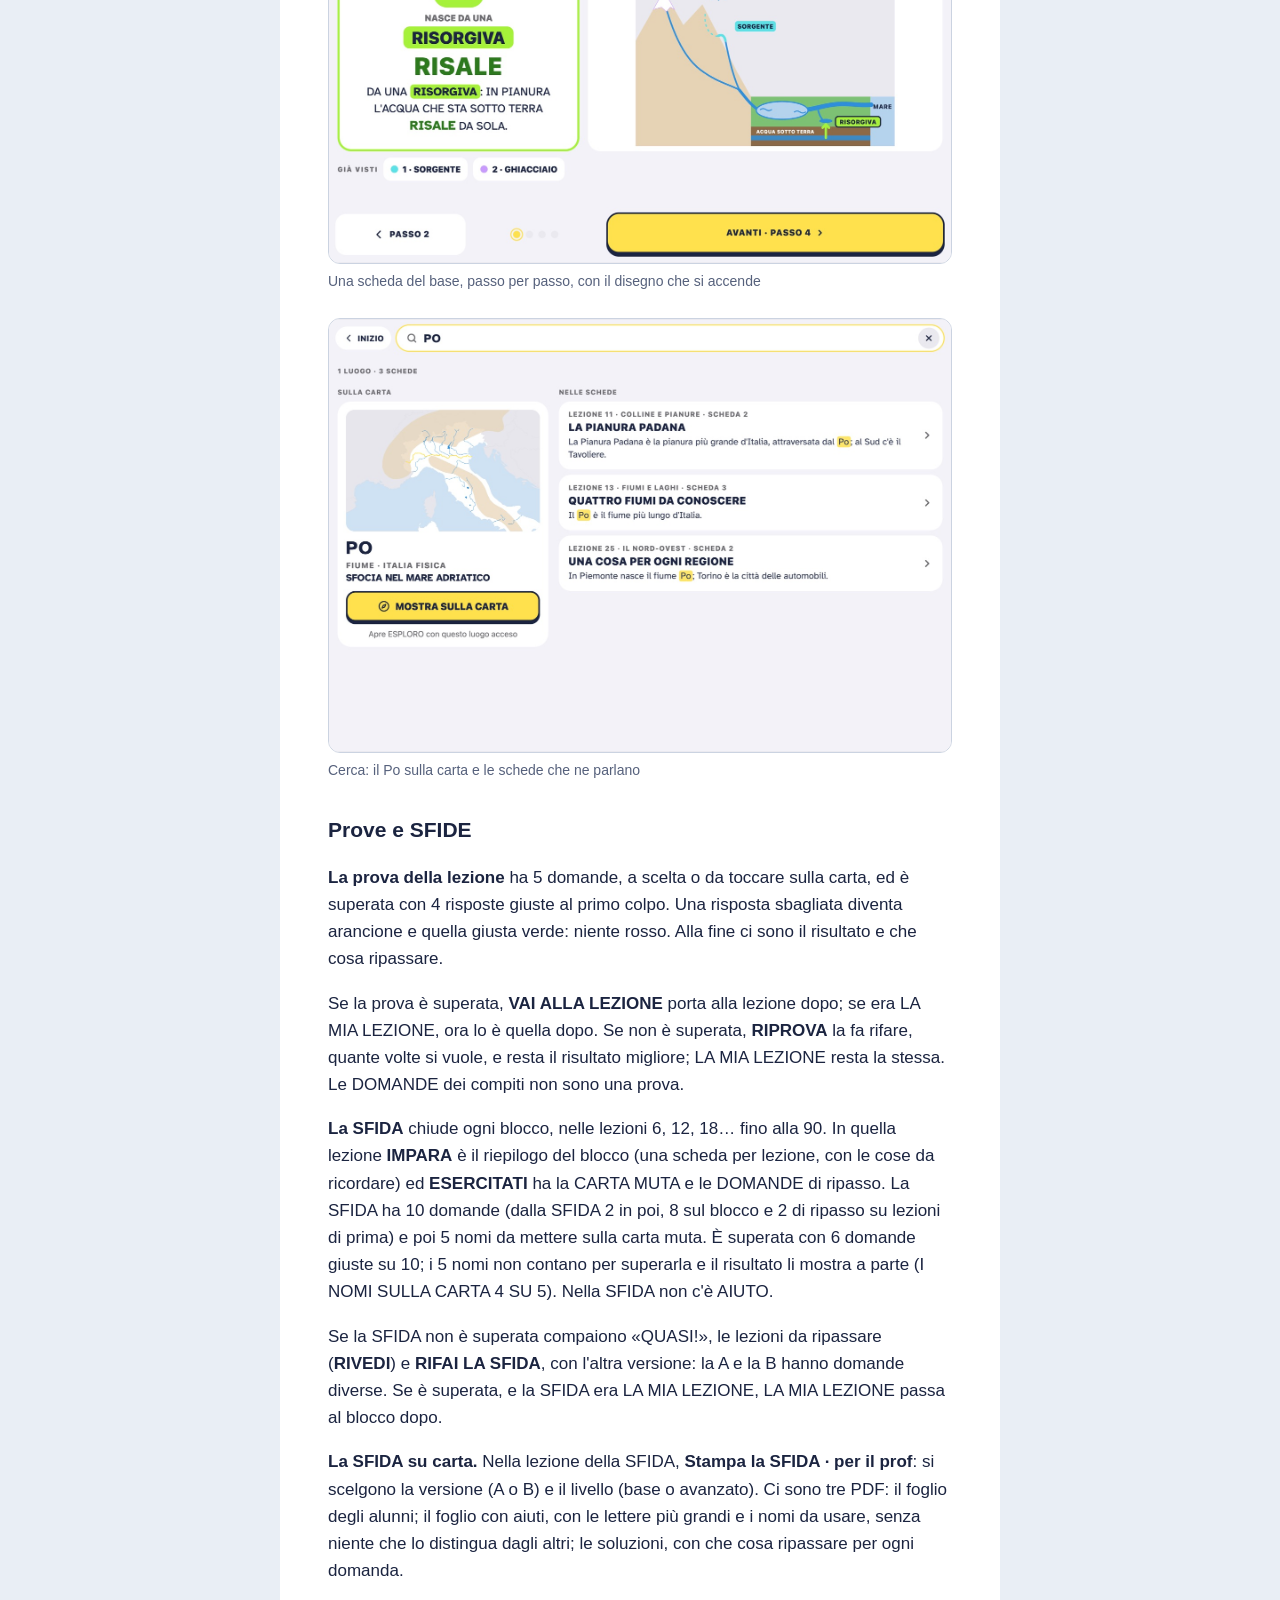
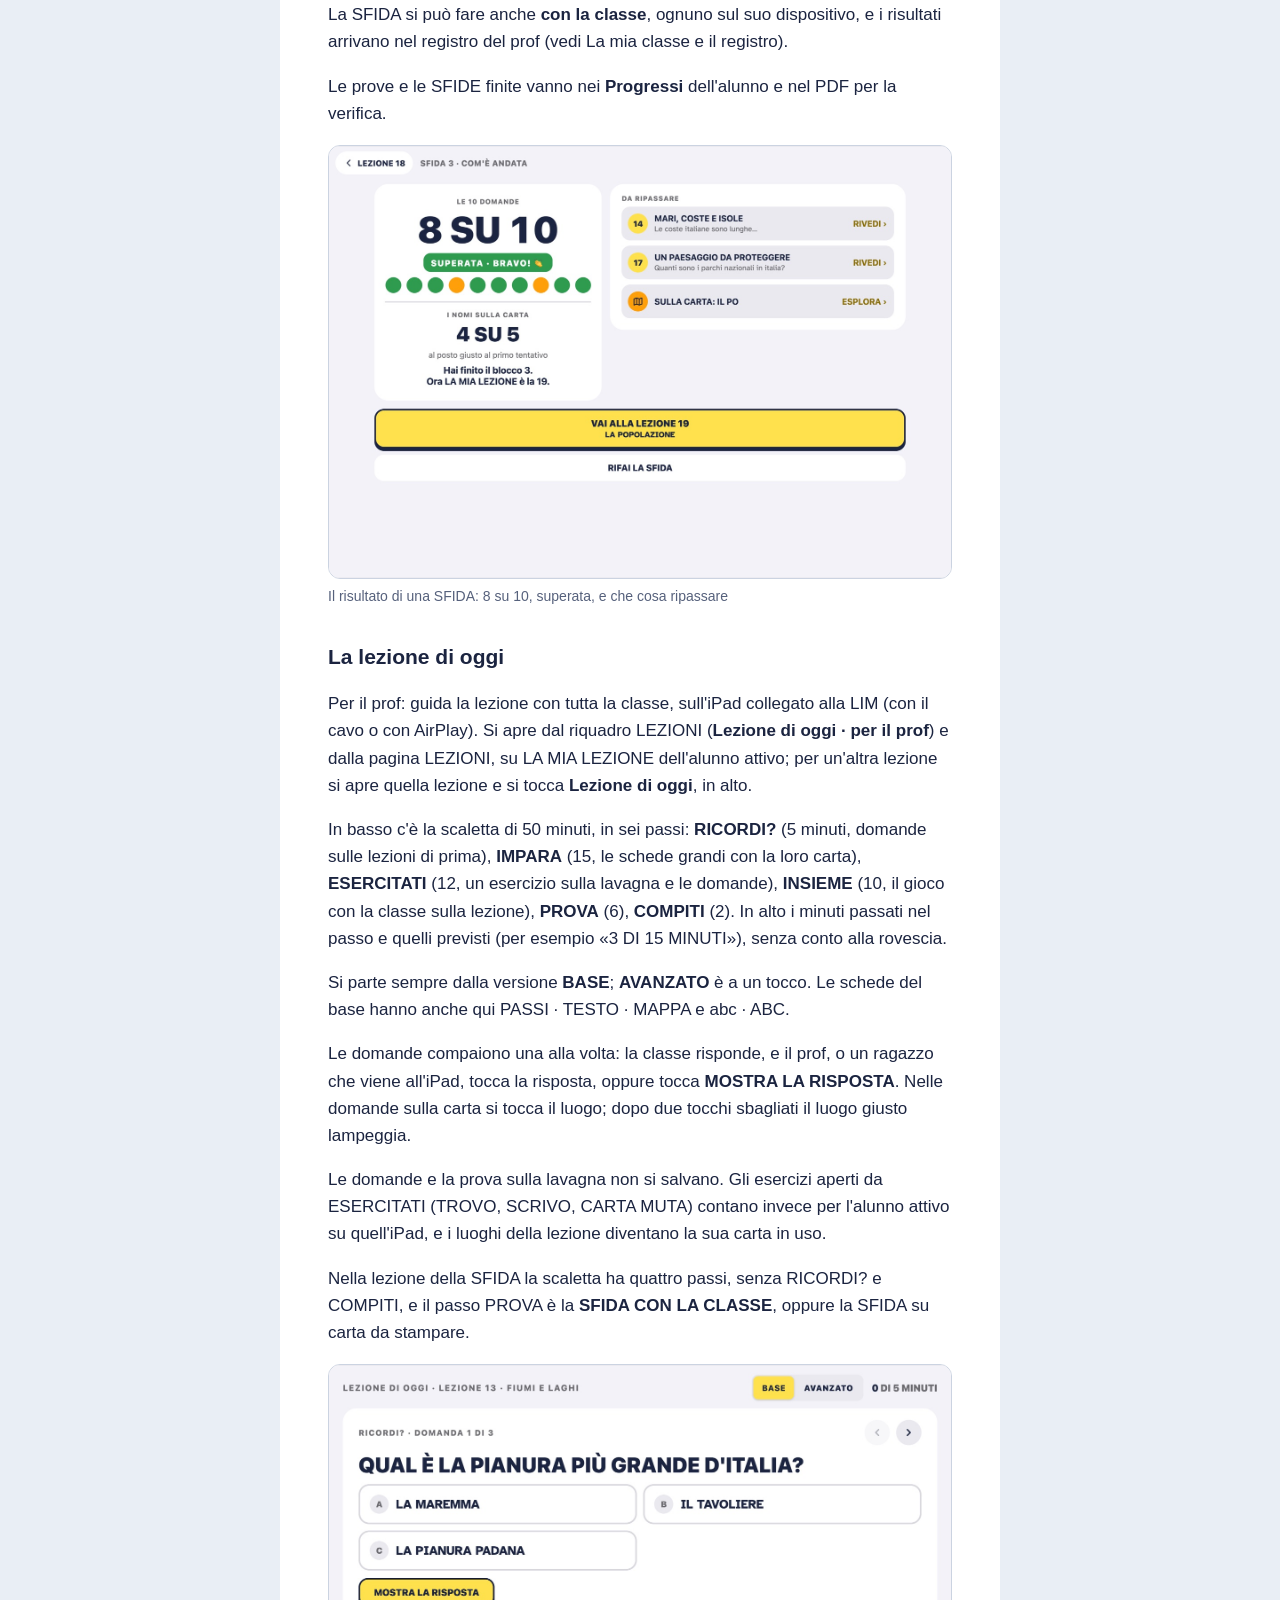
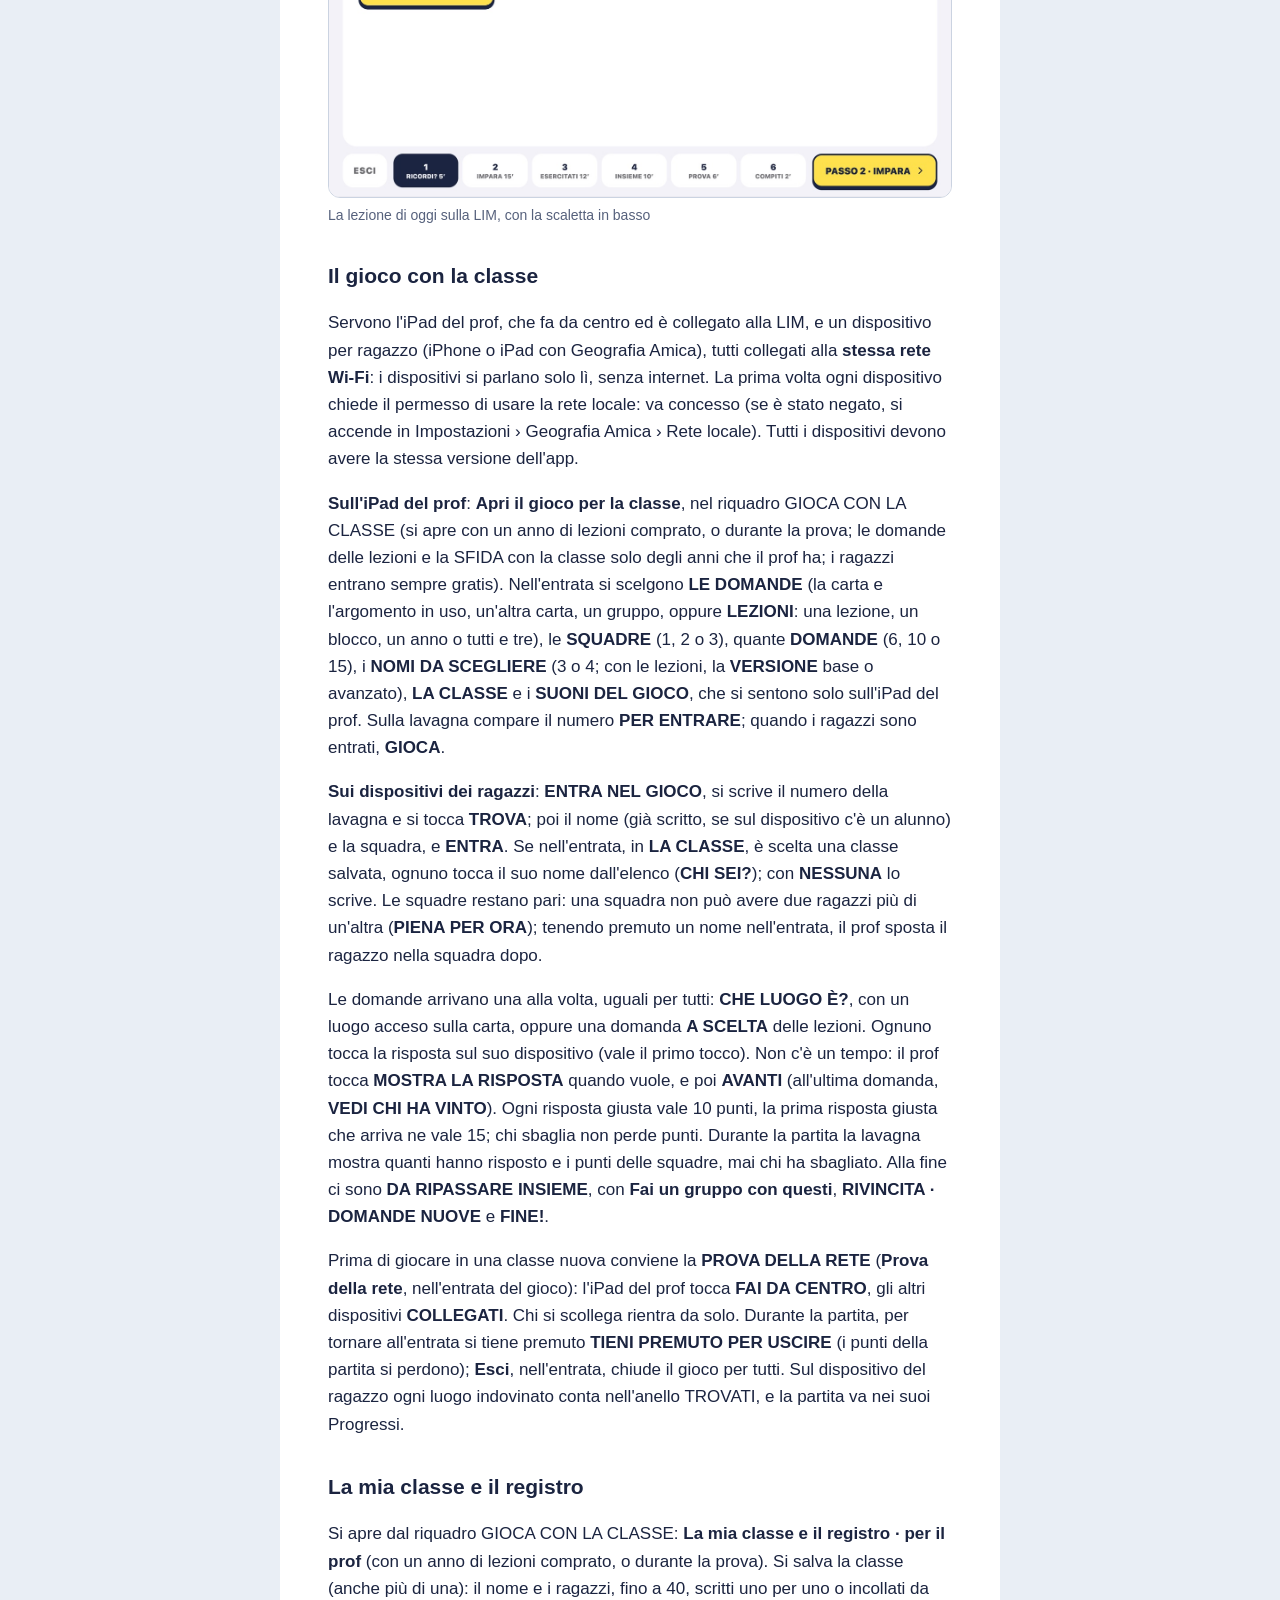
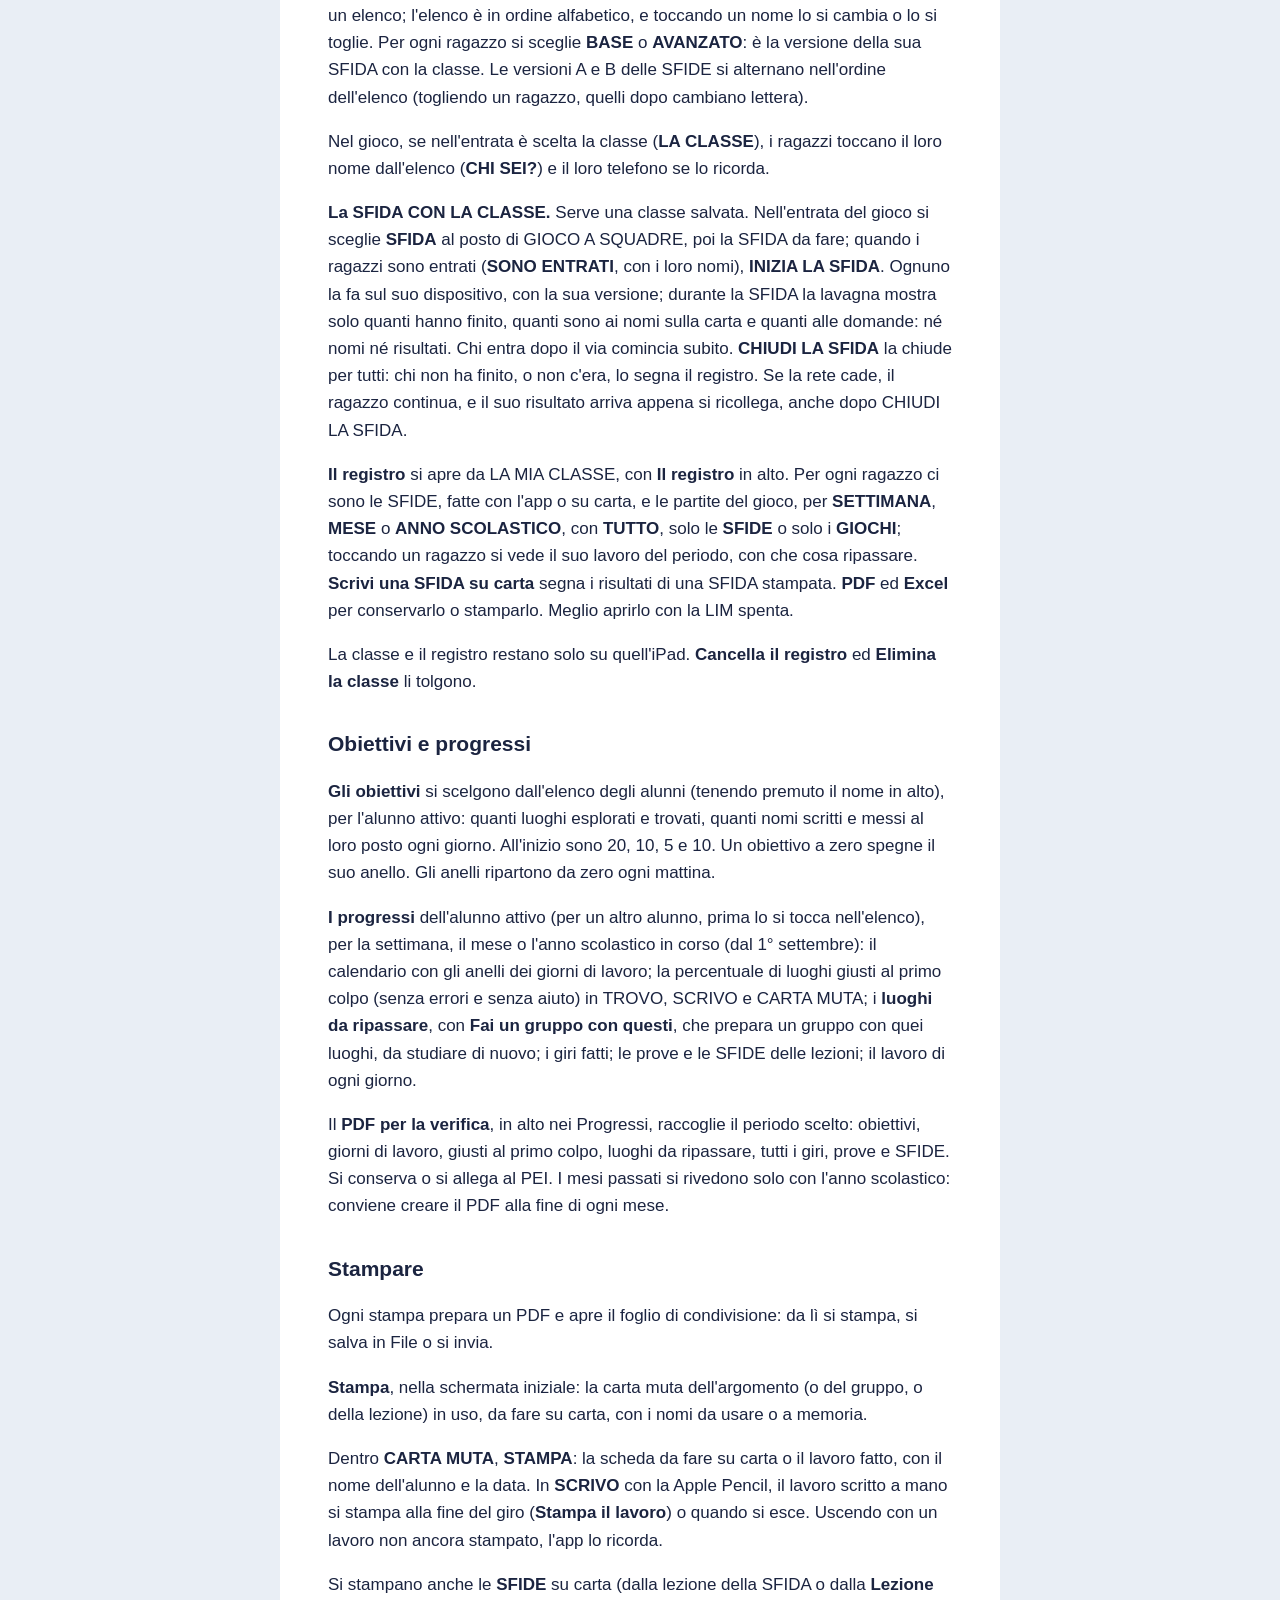
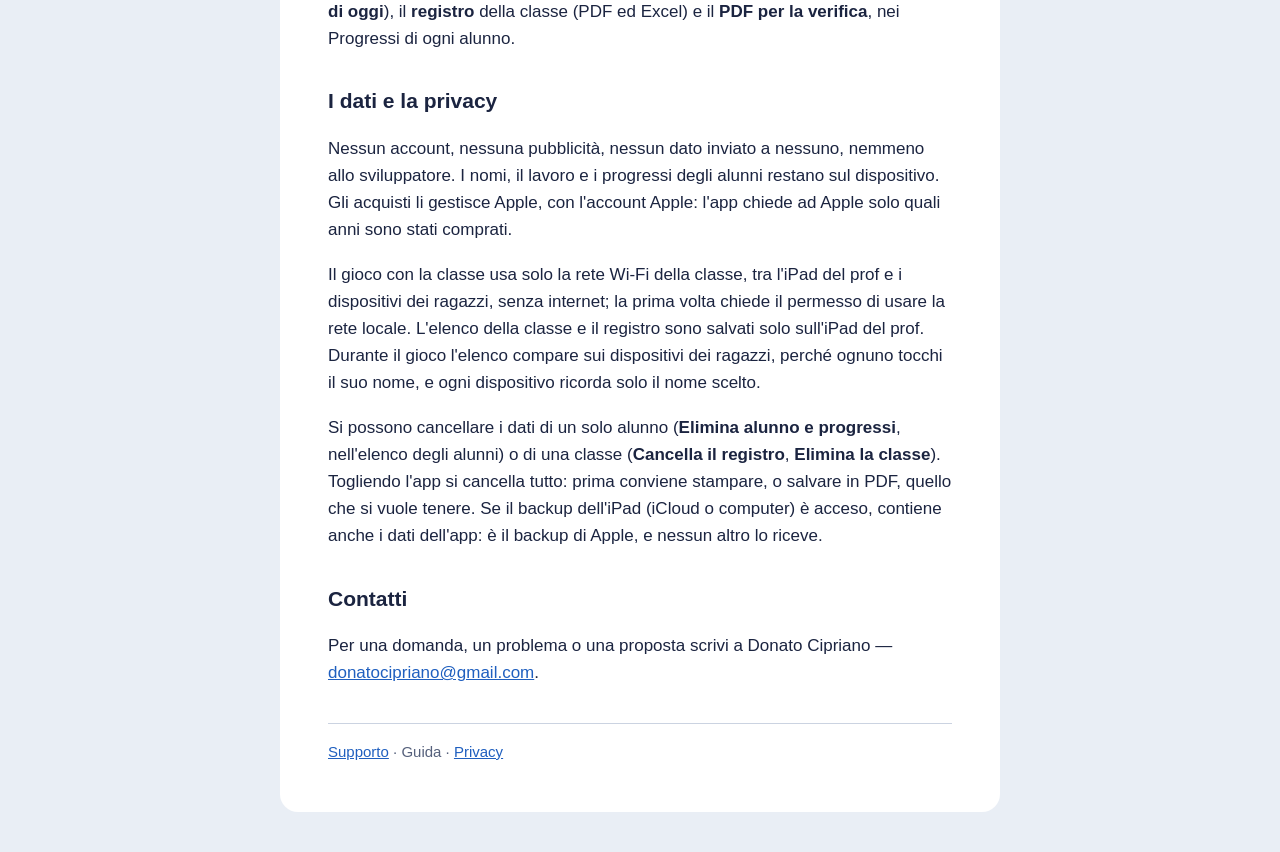
==== commit 6135da68: "Privacy e guida: le lezioni a pagamento (acquisti dentro l'app gestiti da Apple, prova di 14 giorni)" ====
--- a/guida.html
+++ b/guida.html
@@ -50,6 +50,7 @@
   <figure><img src="img/guida/trovo.jpg" alt="Trovo: «tocca la Toscana»" loading="lazy"><figcaption>Trovo: «tocca la Toscana»</figcaption></figure>
 
   <h2 id="lezioni">Le lezioni</h2>
+  <p><strong>Le lezioni si comprano un anno alla volta</strong>, dentro l'app: <strong>29 € per anno</strong>, una volta sola, per sempre. Ogni anno comprato apre le sue 30 lezioni, con le SFIDE e la lezione di oggi, e anche <strong>gli strumenti del prof</strong>: il gioco con la classe dall'iPad del prof, la mia classe e il registro. <strong>La prova gratis di 14 giorni</strong> apre tutto, una volta sola; alla fine restano aperti gli anni comprati, e il lavoro fatto resta nei Progressi. Gli acquisti sono dell'account Apple: valgono per tutti gli alunni del dispositivo, sugli altri dispositivi dello stesso account (con <strong>Ripristina gli acquisti</strong>) e, con In famiglia, per la famiglia. Prima della finestra di Apple, <strong>Chiedi a un grande</strong>: un numero da scrivere in cifre. Gli acquisti si vedono in Impostazioni › <strong>I tuoi acquisti</strong>. Gratis per tutti restano le quattro attività con le carte, i gruppi, gli alunni e i progressi, e l'entrata nel gioco dal proprio telefono o tablet.</p>
   <p>Le lezioni sono per le medie: 90 lezioni in tre anni di studio. Il <strong>primo anno</strong> è l'Italia, con gli strumenti del geografo; il <strong>secondo anno</strong> l'Europa; il <strong>terzo anno</strong> il mondo. Ogni anno ha 30 lezioni, una a settimana, in blocchi di sei: cinque lezioni e una sesta di ripasso, con la <strong>SFIDA</strong>.</p>
   <p><strong>L'anno e la versione</strong> si scelgono per ogni alunno in Impostazioni › Lezioni; finché l'anno non è scelto, il riquadro LEZIONI della schermata iniziale propone i tre anni. L'anno scelto dice da dove si comincia. La versione <strong>base</strong> ha frasi brevi e i luoghi principali; l'<strong>avanzato</strong> ha schede più ricche, con PER SAPERNE DI PIÙ, e più luoghi. La lezione e il suo numero sono gli stessi per tutta la classe. Dentro una lezione si passa da <strong>BASE</strong> ad <strong>AVANZATO</strong> con un tocco, in alto: cambia la versione dell'alunno, come nelle Impostazioni.</p>
   <p><strong>LA MIA LEZIONE</strong> è quella da fare adesso: nella schermata iniziale si apre con <strong>APRI LA LEZIONE</strong>. All'inizio è la prima lezione aperta; poi passa alla lezione dopo quando l'alunno supera la sua prova. Nessuna lezione è bloccata: con <strong>Il percorso del primo anno</strong> (o del secondo, del terzo) si apre la pagina LEZIONI, con i tre anni e tutte le lezioni, e da lì si apre qualunque lezione; <strong>FALLA DIVENTARE LA MIA LEZIONE</strong> la rende quella di adesso. Per far passare un alunno a un altro anno, si apre la prima lezione di quell'anno e si tocca FALLA DIVENTARE LA MIA LEZIONE.</p>
@@ -83,14 +84,14 @@
 
   <h2 id="gioco">Il gioco con la classe</h2>
   <p>Servono l'iPad del prof, che fa da centro ed è collegato alla LIM, e un dispositivo per ragazzo (iPhone o iPad con Geografia Amica), tutti collegati alla <strong>stessa rete Wi-Fi</strong>: i dispositivi si parlano solo lì, senza internet. La prima volta ogni dispositivo chiede il permesso di usare la rete locale: va concesso (se è stato negato, si accende in Impostazioni › Geografia Amica › Rete locale). Tutti i dispositivi devono avere la stessa versione dell'app.</p>
-  <p><strong>Sull'iPad del prof</strong>: <strong>Apri il gioco per la classe</strong>, nel riquadro GIOCA CON LA CLASSE. Nell'entrata si scelgono <strong>LE DOMANDE</strong> (la carta e l'argomento in uso, un'altra carta, un gruppo, oppure <strong>LEZIONI</strong>: una lezione, un blocco, un anno o tutti e tre), le <strong>SQUADRE</strong> (1, 2 o 3), quante <strong>DOMANDE</strong> (6, 10 o 15), i <strong>NOMI DA SCEGLIERE</strong> (3 o 4; con le lezioni, la <strong>VERSIONE</strong> base o avanzato), <strong>LA CLASSE</strong> e i <strong>SUONI DEL GIOCO</strong>, che si sentono solo sull'iPad del prof. Sulla lavagna compare il numero <strong>PER ENTRARE</strong>; quando i ragazzi sono entrati, <strong>GIOCA</strong>.</p>
+  <p><strong>Sull'iPad del prof</strong>: <strong>Apri il gioco per la classe</strong>, nel riquadro GIOCA CON LA CLASSE (si apre con un anno di lezioni comprato, o durante la prova; le domande delle lezioni e la SFIDA con la classe solo degli anni che il prof ha; i ragazzi entrano sempre gratis). Nell'entrata si scelgono <strong>LE DOMANDE</strong> (la carta e l'argomento in uso, un'altra carta, un gruppo, oppure <strong>LEZIONI</strong>: una lezione, un blocco, un anno o tutti e tre), le <strong>SQUADRE</strong> (1, 2 o 3), quante <strong>DOMANDE</strong> (6, 10 o 15), i <strong>NOMI DA SCEGLIERE</strong> (3 o 4; con le lezioni, la <strong>VERSIONE</strong> base o avanzato), <strong>LA CLASSE</strong> e i <strong>SUONI DEL GIOCO</strong>, che si sentono solo sull'iPad del prof. Sulla lavagna compare il numero <strong>PER ENTRARE</strong>; quando i ragazzi sono entrati, <strong>GIOCA</strong>.</p>
   <p><strong>Sui dispositivi dei ragazzi</strong>: <strong>ENTRA NEL GIOCO</strong>, si scrive il numero della lavagna e si tocca <strong>TROVA</strong>; poi il nome (già scritto, se sul dispositivo c'è un alunno) e la squadra, e <strong>ENTRA</strong>. Se nell'entrata, in <strong>LA CLASSE</strong>, è scelta una classe salvata, ognuno tocca il suo nome dall'elenco (<strong>CHI SEI?</strong>); con <strong>NESSUNA</strong> lo scrive. Le squadre restano pari: una squadra non può avere due ragazzi più di un'altra (<strong>PIENA PER ORA</strong>); tenendo premuto un nome nell'entrata, il prof sposta il ragazzo nella squadra dopo.</p>
   <p>Le domande arrivano una alla volta, uguali per tutti: <strong>CHE LUOGO È?</strong>, con un luogo acceso sulla carta, oppure una domanda <strong>A SCELTA</strong> delle lezioni. Ognuno tocca la risposta sul suo dispositivo (vale il primo tocco). Non c'è un tempo: il prof tocca <strong>MOSTRA LA RISPOSTA</strong> quando vuole, e poi <strong>AVANTI</strong> (all'ultima domanda, <strong>VEDI CHI HA VINTO</strong>). Ogni risposta giusta vale 10 punti, la prima risposta giusta che arriva ne vale 15; chi sbaglia non perde punti. Durante la partita la lavagna mostra quanti hanno risposto e i punti delle squadre, mai chi ha sbagliato. Alla fine ci sono <strong>DA RIPASSARE INSIEME</strong>, con <strong>Fai un gruppo con questi</strong>, <strong>RIVINCITA · DOMANDE NUOVE</strong> e <strong>FINE!</strong>.</p>
   <p>Prima di giocare in una classe nuova conviene la <strong>PROVA DELLA RETE</strong> (<strong>Prova della rete</strong>, nell'entrata del gioco): l'iPad del prof tocca <strong>FAI DA CENTRO</strong>, gli altri dispositivi <strong>COLLEGATI</strong>. Chi si scollega rientra da solo. Durante la partita, per tornare all'entrata si tiene premuto <strong>TIENI PREMUTO PER USCIRE</strong> (i punti della partita si perdono); <strong>Esci</strong>, nell'entrata, chiude il gioco per tutti. Sul dispositivo del ragazzo ogni luogo indovinato conta nell'anello TROVATI, e la partita va nei suoi Progressi.</p>
 
 
   <h2 id="classe">La mia classe e il registro</h2>
-  <p>Si apre dal riquadro GIOCA CON LA CLASSE: <strong>La mia classe e il registro · per il prof</strong>. Si salva la classe (anche più di una): il nome e i ragazzi, fino a 40, scritti uno per uno o incollati da un elenco; l'elenco è in ordine alfabetico, e toccando un nome lo si cambia o lo si toglie. Per ogni ragazzo si sceglie <strong>BASE</strong> o <strong>AVANZATO</strong>: è la versione della sua SFIDA con la classe. Le versioni A e B delle SFIDE si alternano nell'ordine dell'elenco (togliendo un ragazzo, quelli dopo cambiano lettera).</p>
+  <p>Si apre dal riquadro GIOCA CON LA CLASSE: <strong>La mia classe e il registro · per il prof</strong> (con un anno di lezioni comprato, o durante la prova). Si salva la classe (anche più di una): il nome e i ragazzi, fino a 40, scritti uno per uno o incollati da un elenco; l'elenco è in ordine alfabetico, e toccando un nome lo si cambia o lo si toglie. Per ogni ragazzo si sceglie <strong>BASE</strong> o <strong>AVANZATO</strong>: è la versione della sua SFIDA con la classe. Le versioni A e B delle SFIDE si alternano nell'ordine dell'elenco (togliendo un ragazzo, quelli dopo cambiano lettera).</p>
   <p>Nel gioco, se nell'entrata è scelta la classe (<strong>LA CLASSE</strong>), i ragazzi toccano il loro nome dall'elenco (<strong>CHI SEI?</strong>) e il loro telefono se lo ricorda.</p>
   <p><strong>La SFIDA CON LA CLASSE.</strong> Serve una classe salvata. Nell'entrata del gioco si sceglie <strong>SFIDA</strong> al posto di GIOCO A SQUADRE, poi la SFIDA da fare; quando i ragazzi sono entrati (<strong>SONO ENTRATI</strong>, con i loro nomi), <strong>INIZIA LA SFIDA</strong>. Ognuno la fa sul suo dispositivo, con la sua versione; durante la SFIDA la lavagna mostra solo quanti hanno finito, quanti sono ai nomi sulla carta e quanti alle domande: né nomi né risultati. Chi entra dopo il via comincia subito. <strong>CHIUDI LA SFIDA</strong> la chiude per tutti: chi non ha finito, o non c'era, lo segna il registro. Se la rete cade, il ragazzo continua, e il suo risultato arriva appena si ricollega, anche dopo CHIUDI LA SFIDA.</p>
   <p><strong>Il registro</strong> si apre da LA MIA CLASSE, con <strong>Il registro</strong> in alto. Per ogni ragazzo ci sono le SFIDE, fatte con l'app o su carta, e le partite del gioco, per <strong>SETTIMANA</strong>, <strong>MESE</strong> o <strong>ANNO SCOLASTICO</strong>, con <strong>TUTTO</strong>, solo le <strong>SFIDE</strong> o solo i <strong>GIOCHI</strong>; toccando un ragazzo si vede il suo lavoro del periodo, con che cosa ripassare. <strong>Scrivi una SFIDA su carta</strong> segna i risultati di una SFIDA stampata. <strong>PDF</strong> ed <strong>Excel</strong> per conservarlo o stamparlo. Meglio aprirlo con la LIM spenta.</p>
@@ -111,7 +112,7 @@
 
 
   <h2 id="privacy">I dati e la privacy</h2>
-  <p>Nessun account, nessuna pubblicità, nessun dato inviato a nessuno, nemmeno allo sviluppatore. I nomi, il lavoro e i progressi degli alunni restano sul dispositivo.</p>
+  <p>Nessun account, nessuna pubblicità, nessun dato inviato a nessuno, nemmeno allo sviluppatore. I nomi, il lavoro e i progressi degli alunni restano sul dispositivo. Gli acquisti li gestisce Apple, con l'account Apple: l'app chiede ad Apple solo quali anni sono stati comprati.</p>
   <p>Il gioco con la classe usa solo la rete Wi-Fi della classe, tra l'iPad del prof e i dispositivi dei ragazzi, senza internet; la prima volta chiede il permesso di usare la rete locale. L'elenco della classe e il registro sono salvati solo sull'iPad del prof. Durante il gioco l'elenco compare sui dispositivi dei ragazzi, perché ognuno tocchi il suo nome, e ogni dispositivo ricorda solo il nome scelto.</p>
   <p>Si possono cancellare i dati di un solo alunno (<strong>Elimina alunno e progressi</strong>, nell'elenco degli alunni) o di una classe (<strong>Cancella il registro</strong>, <strong>Elimina la classe</strong>). Togliendo l'app si cancella tutto: prima conviene stampare, o salvare in PDF, quello che si vuole tenere. Se il backup dell'iPad (iCloud o computer) è acceso, contiene anche i dati dell'app: è il backup di Apple, e nessun altro lo riceve.</p>
 
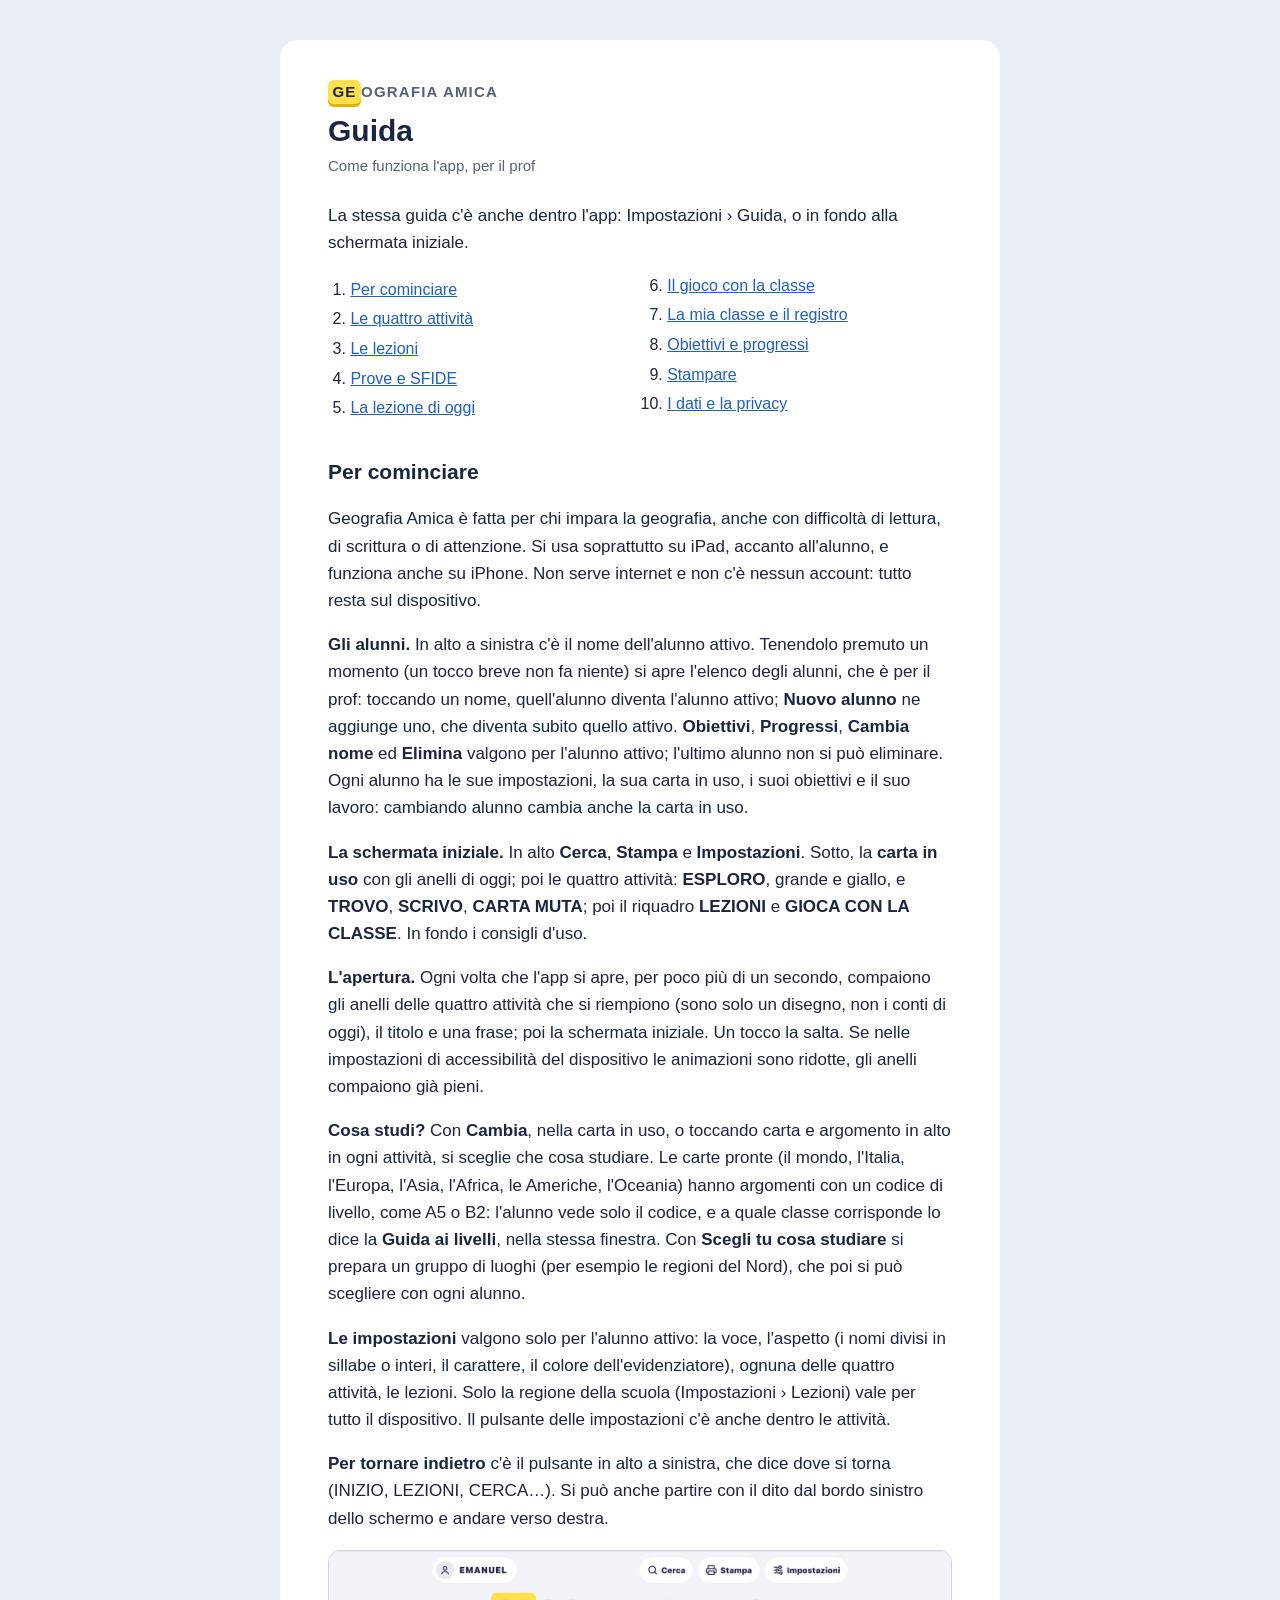
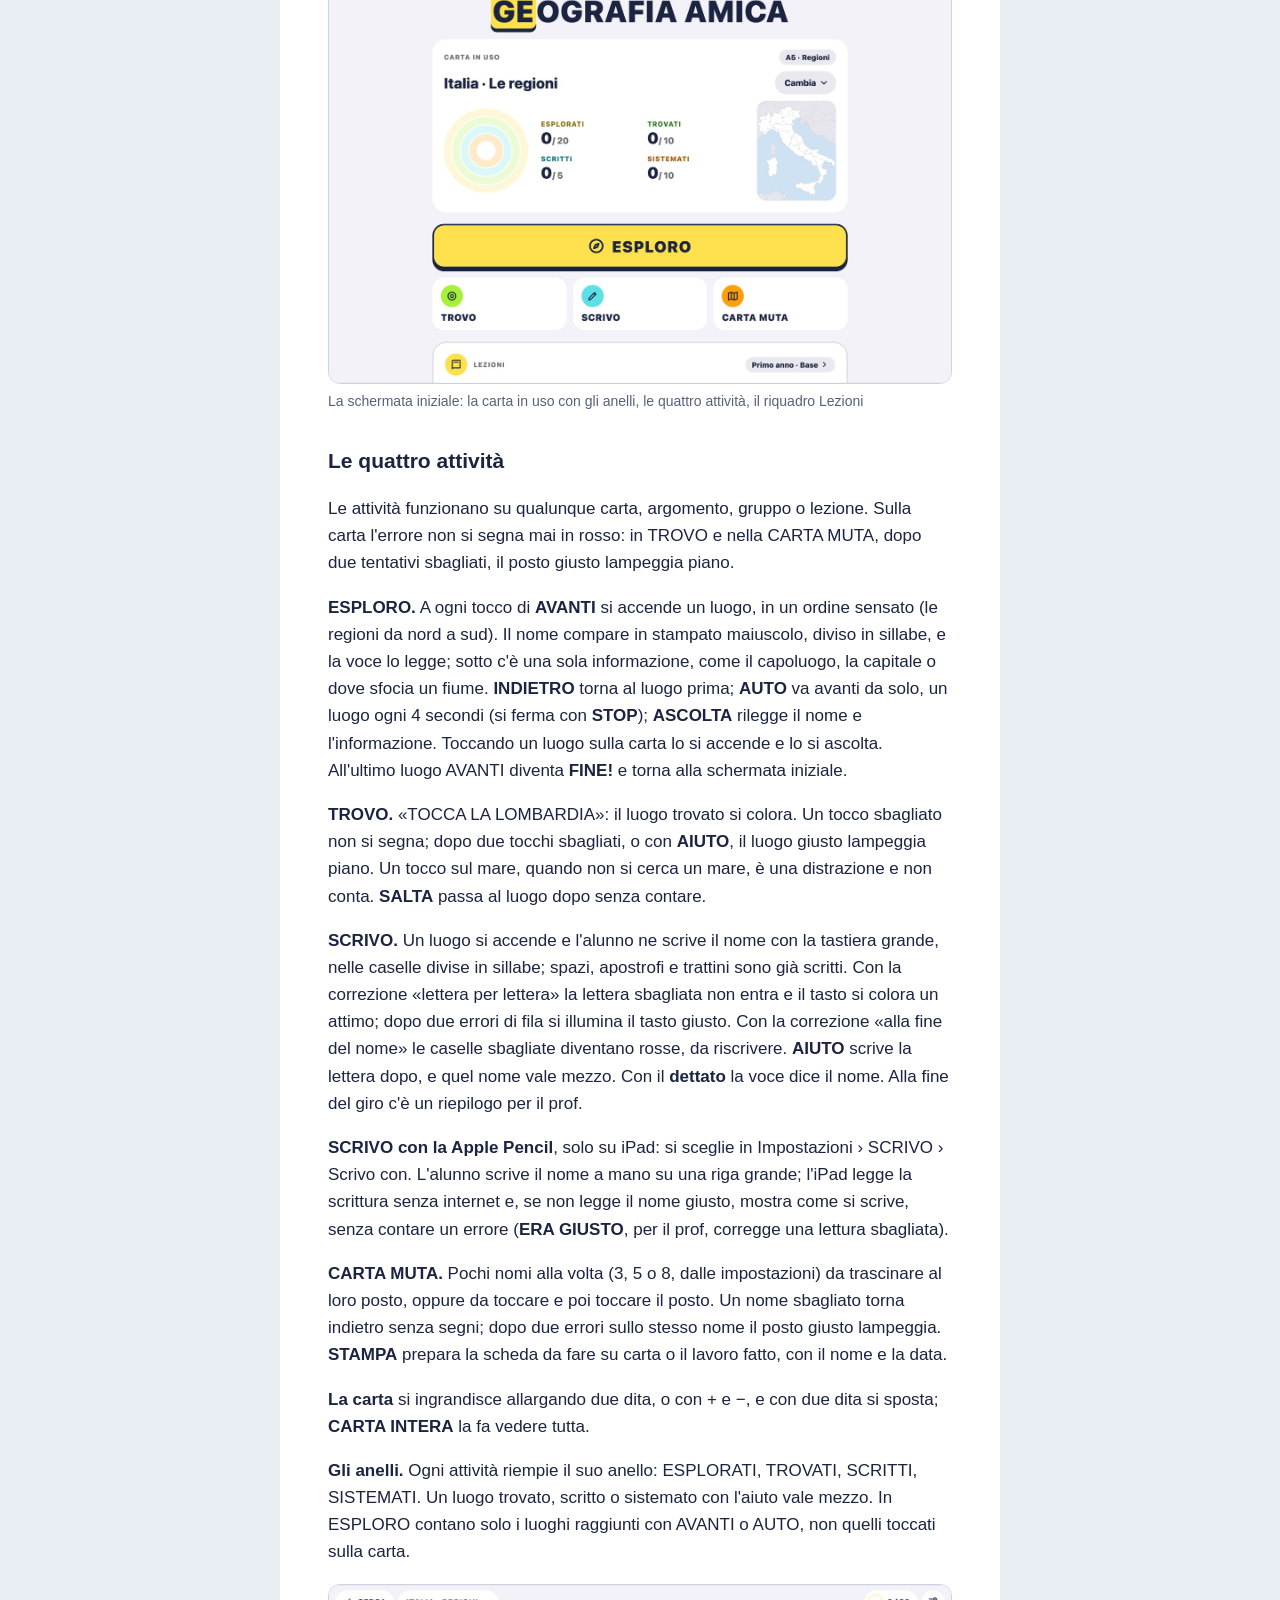
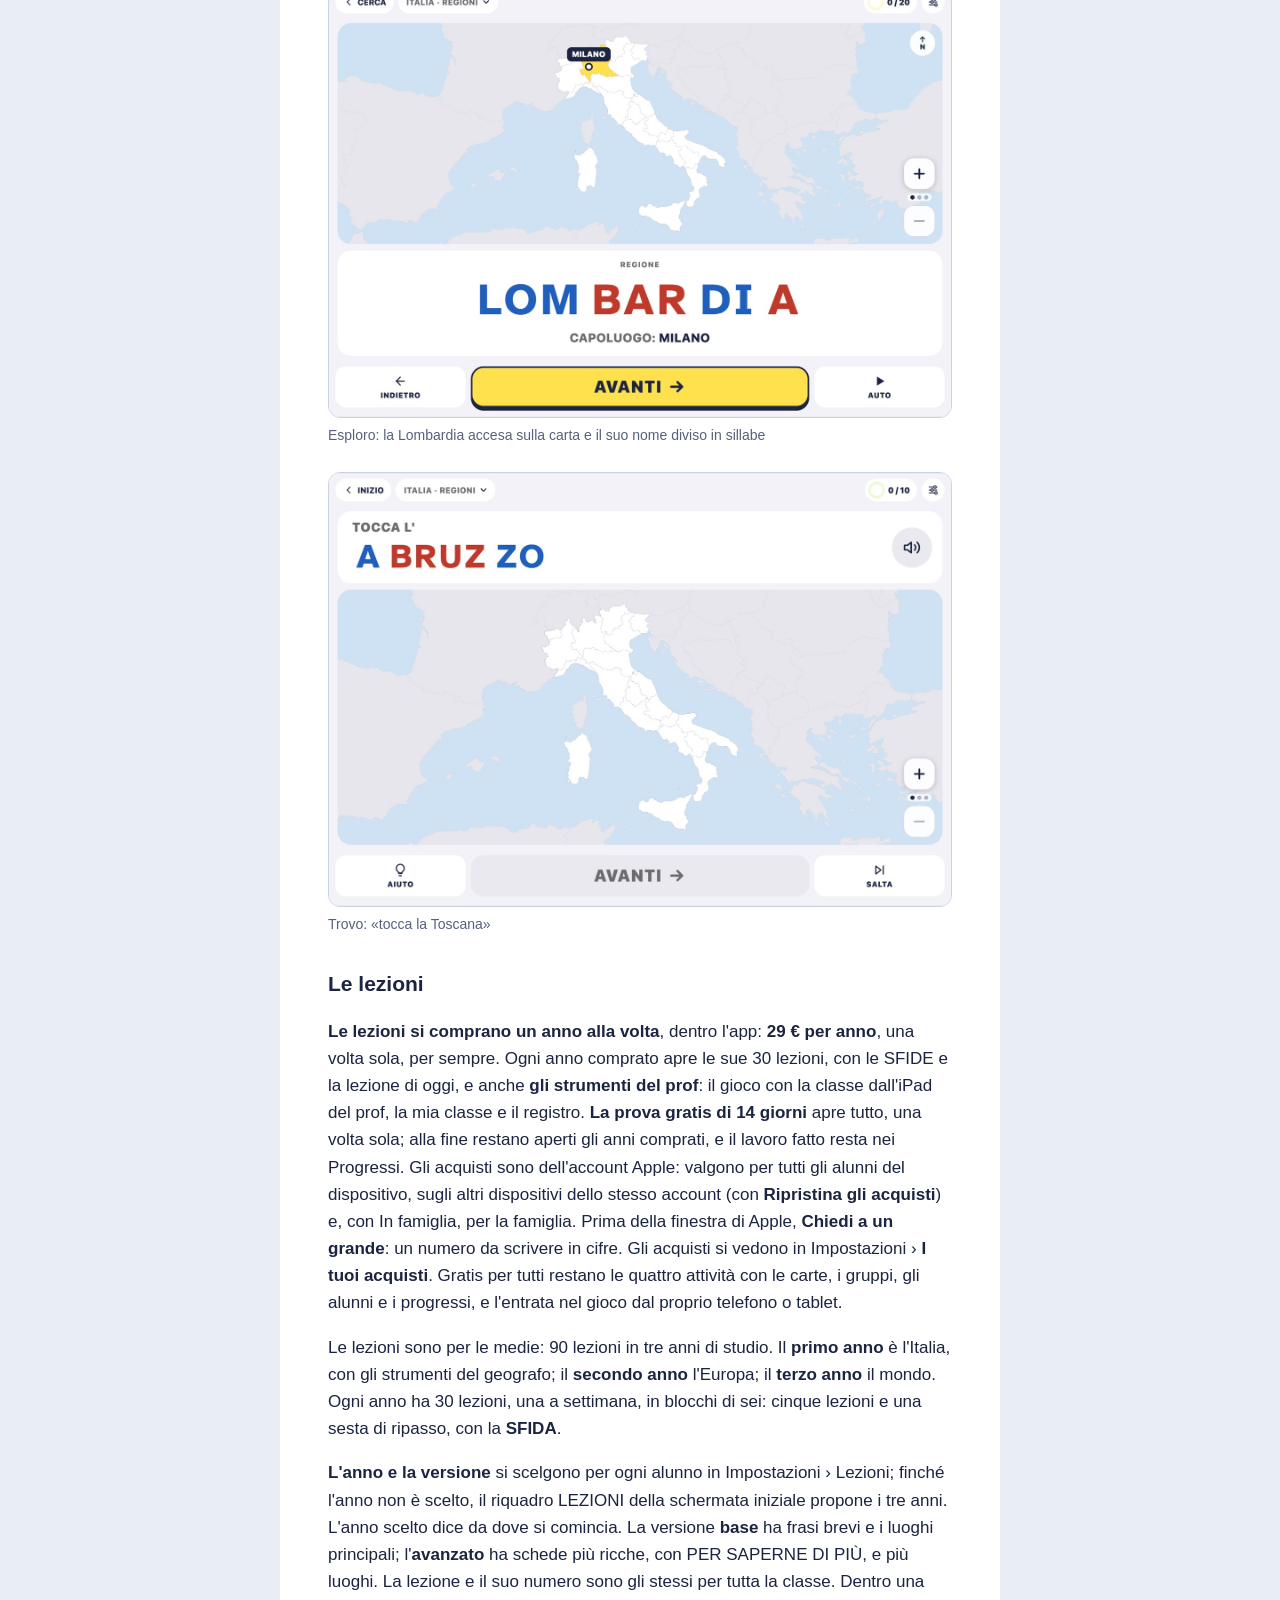
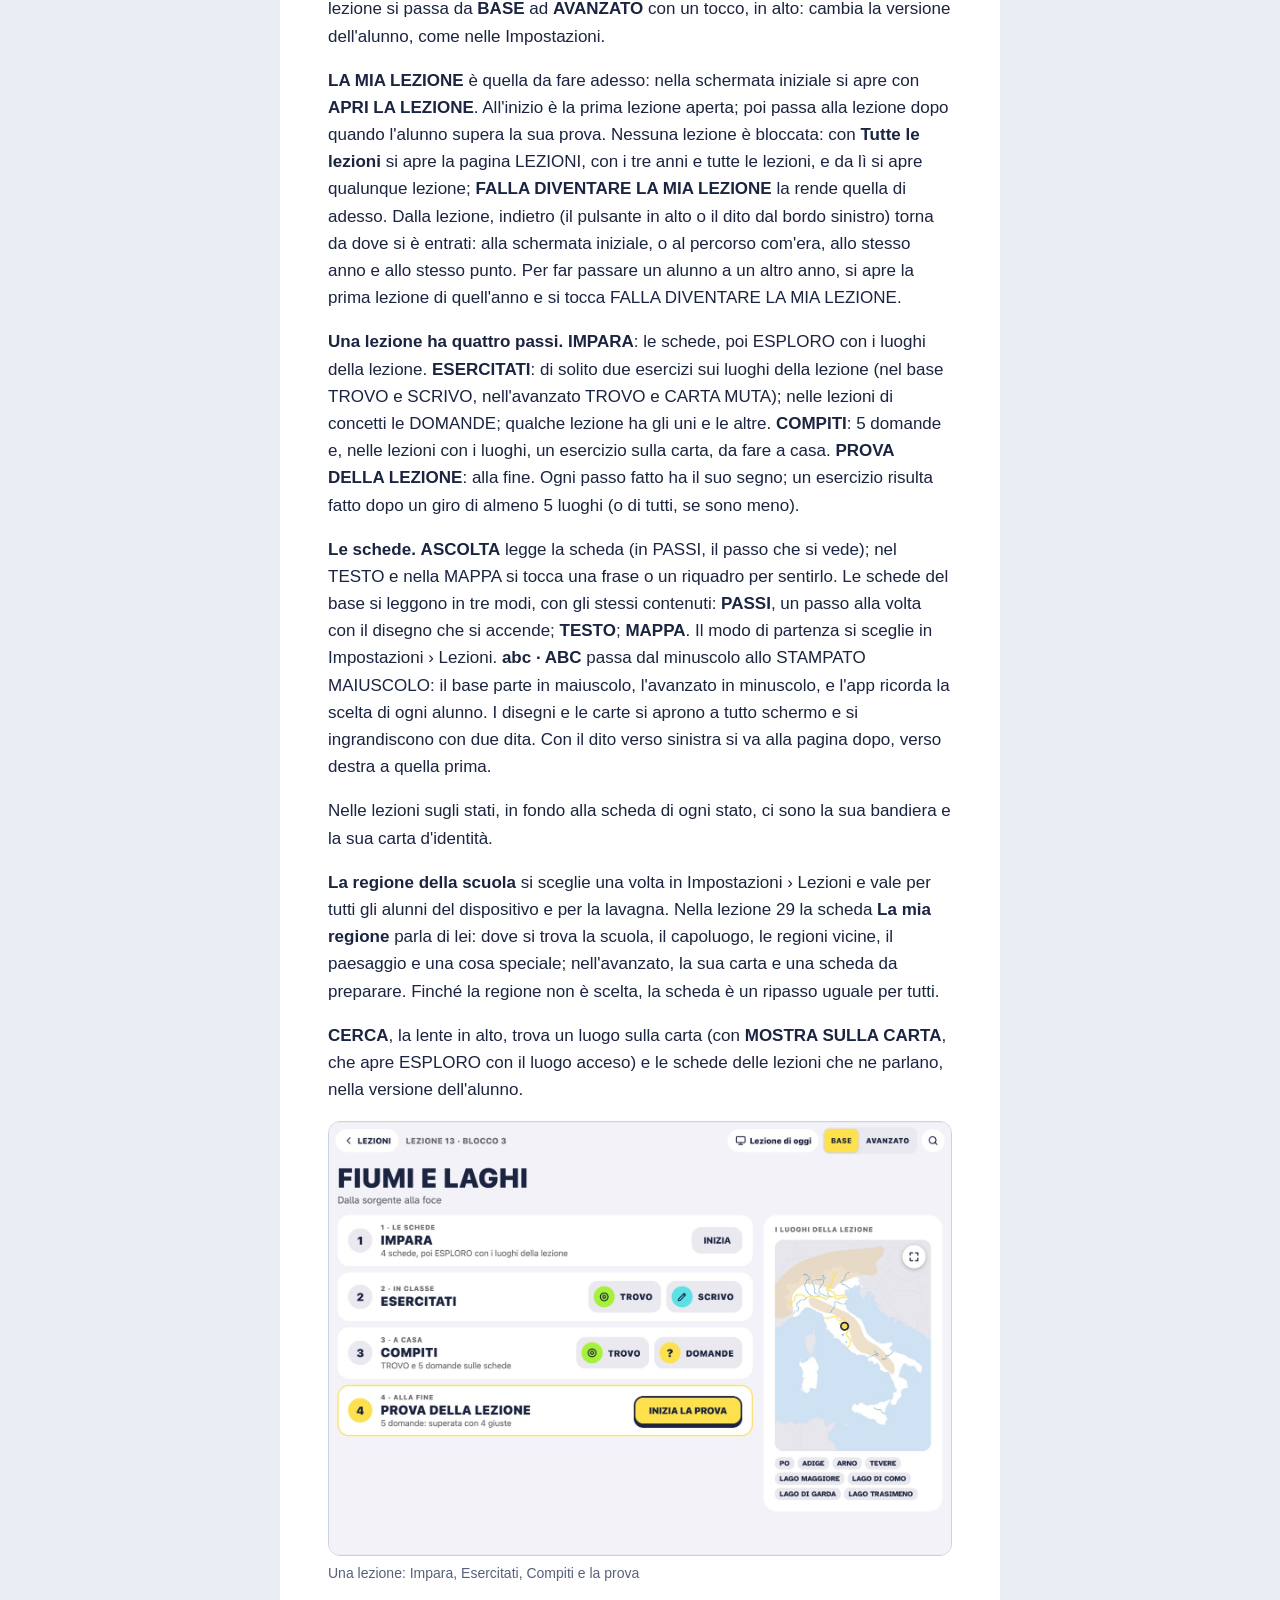
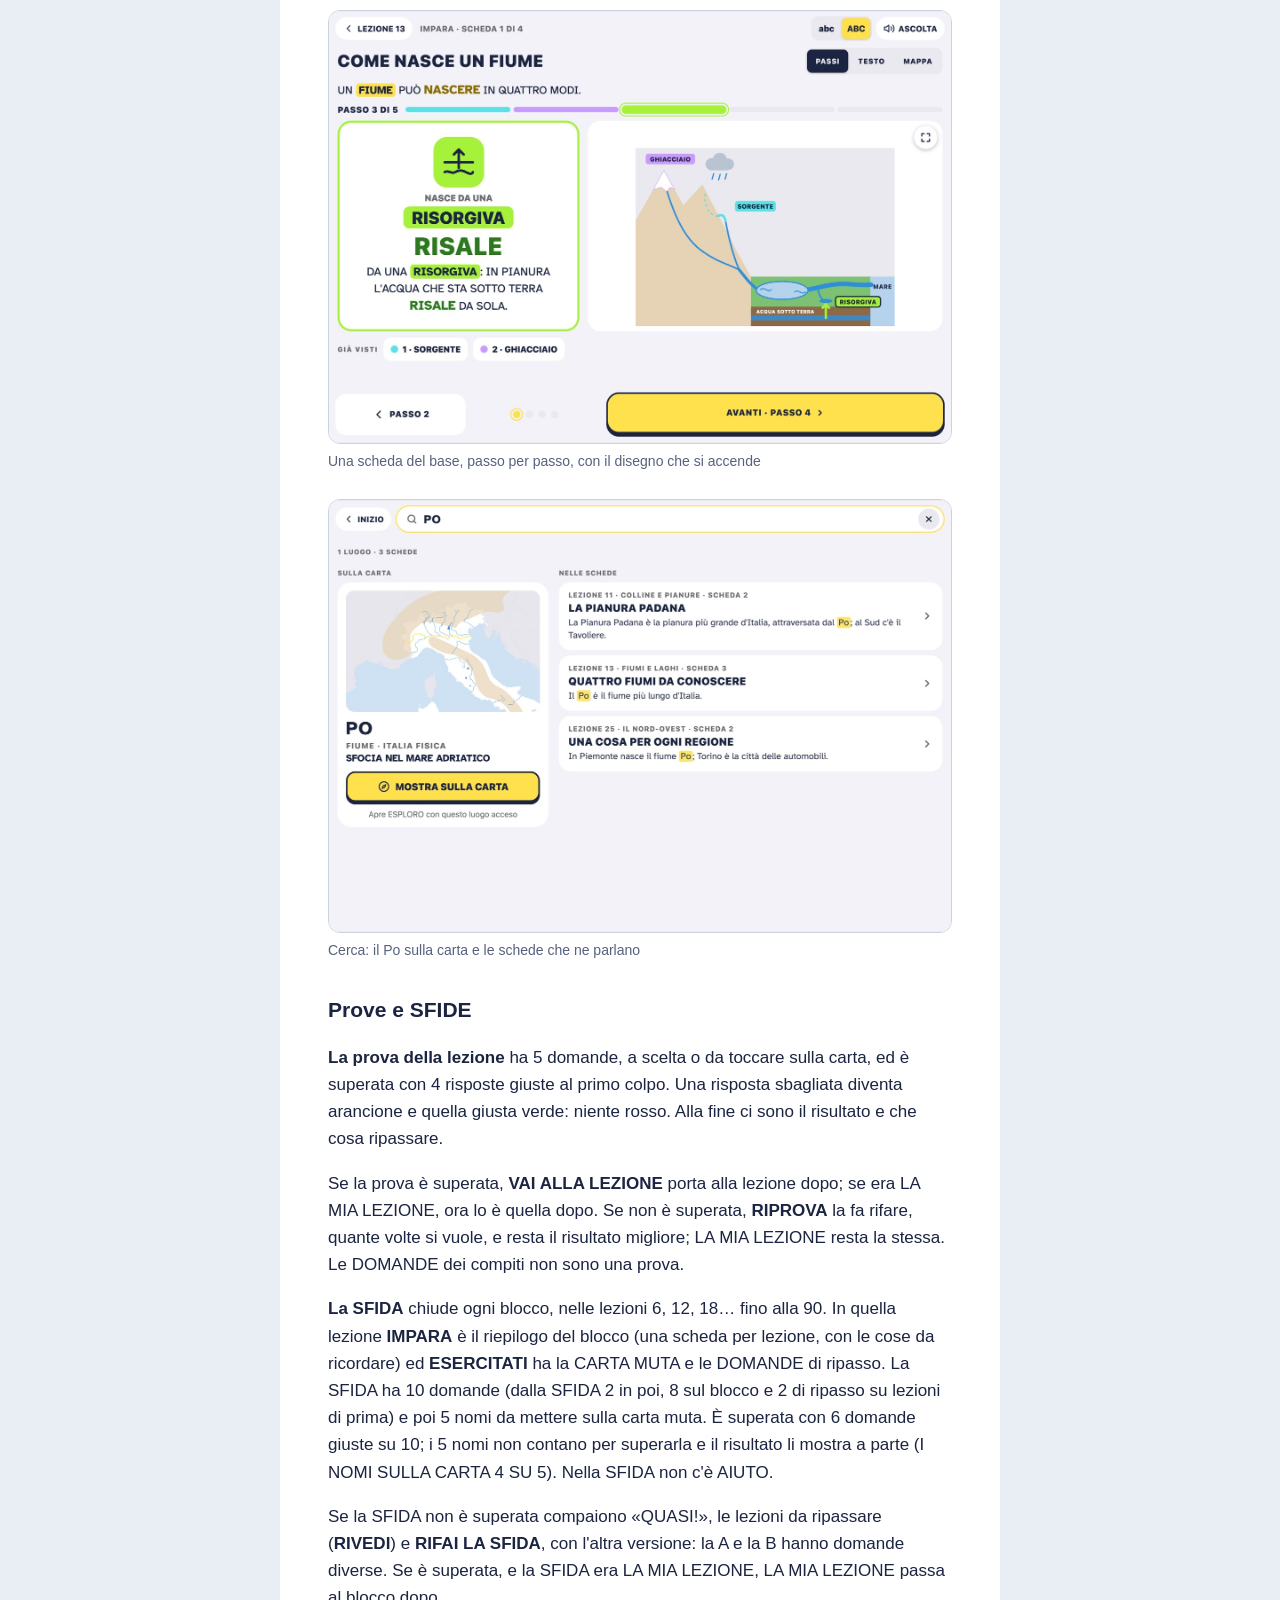
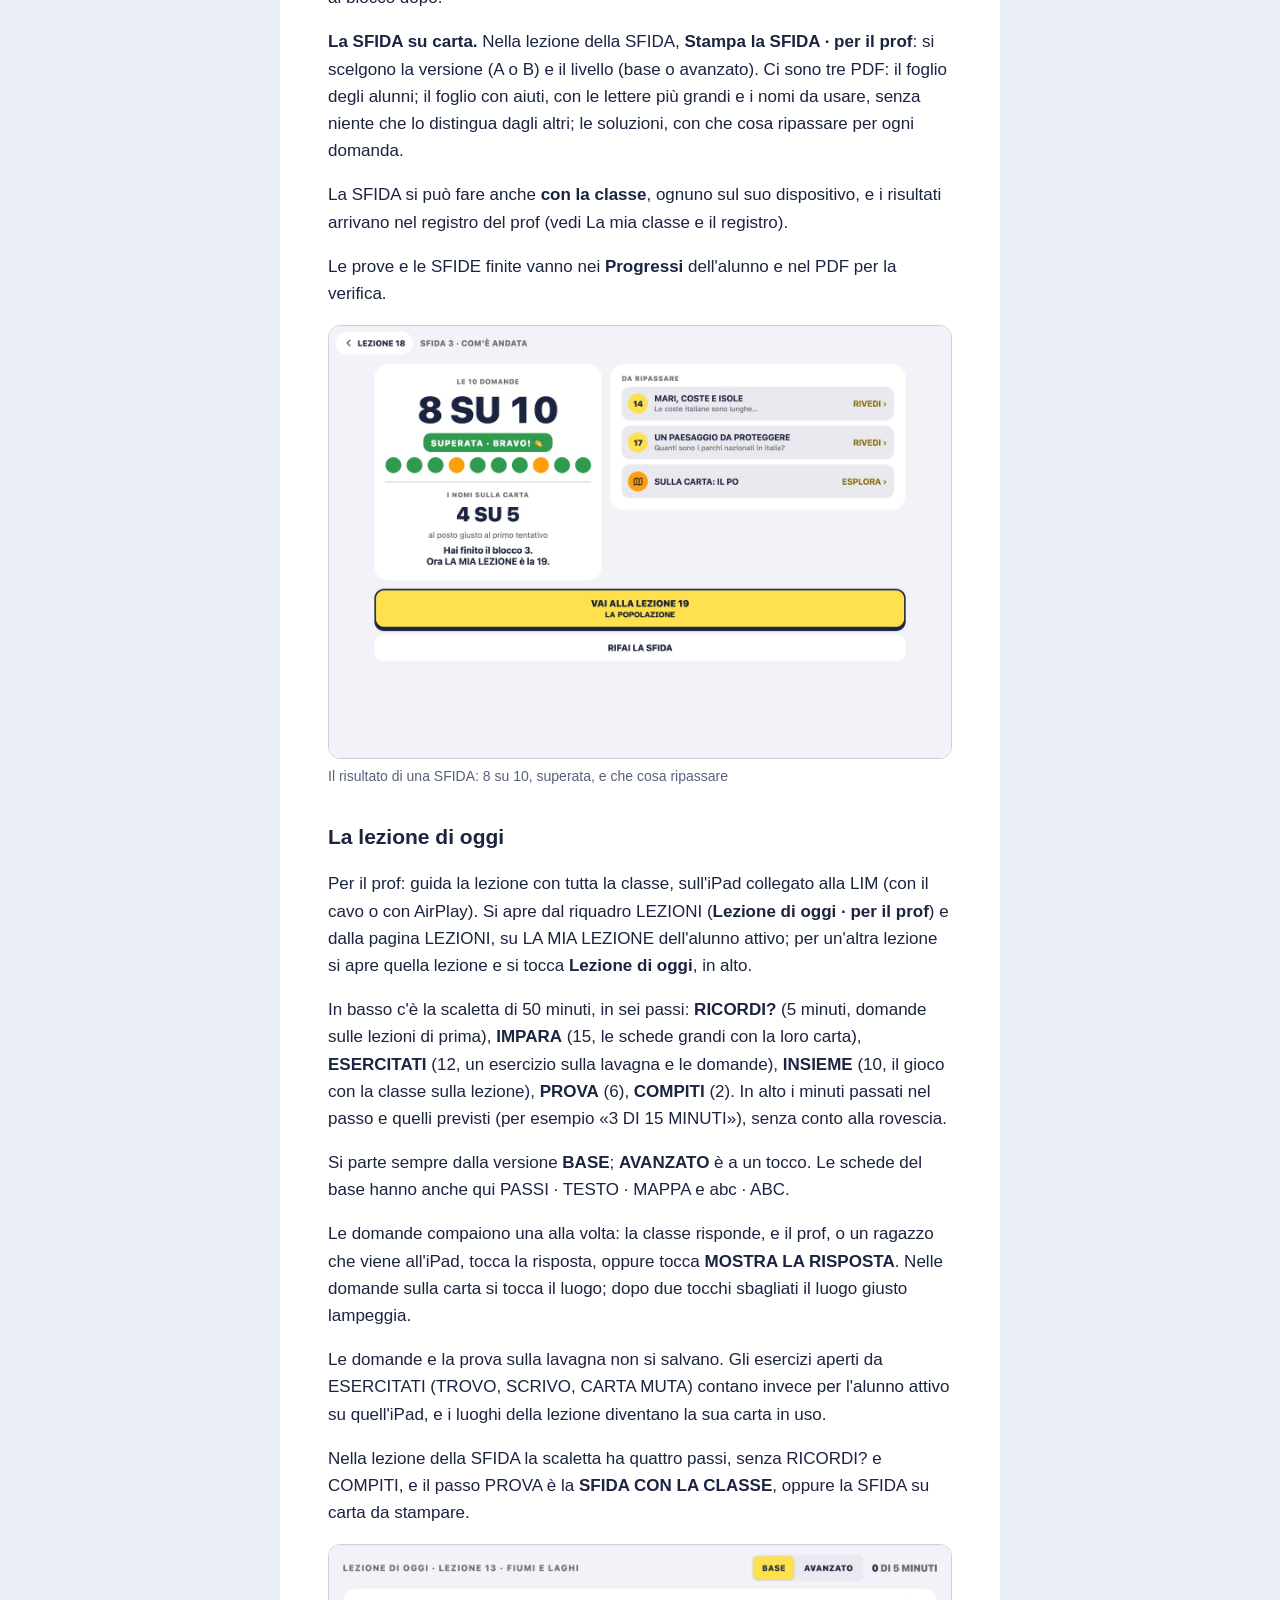
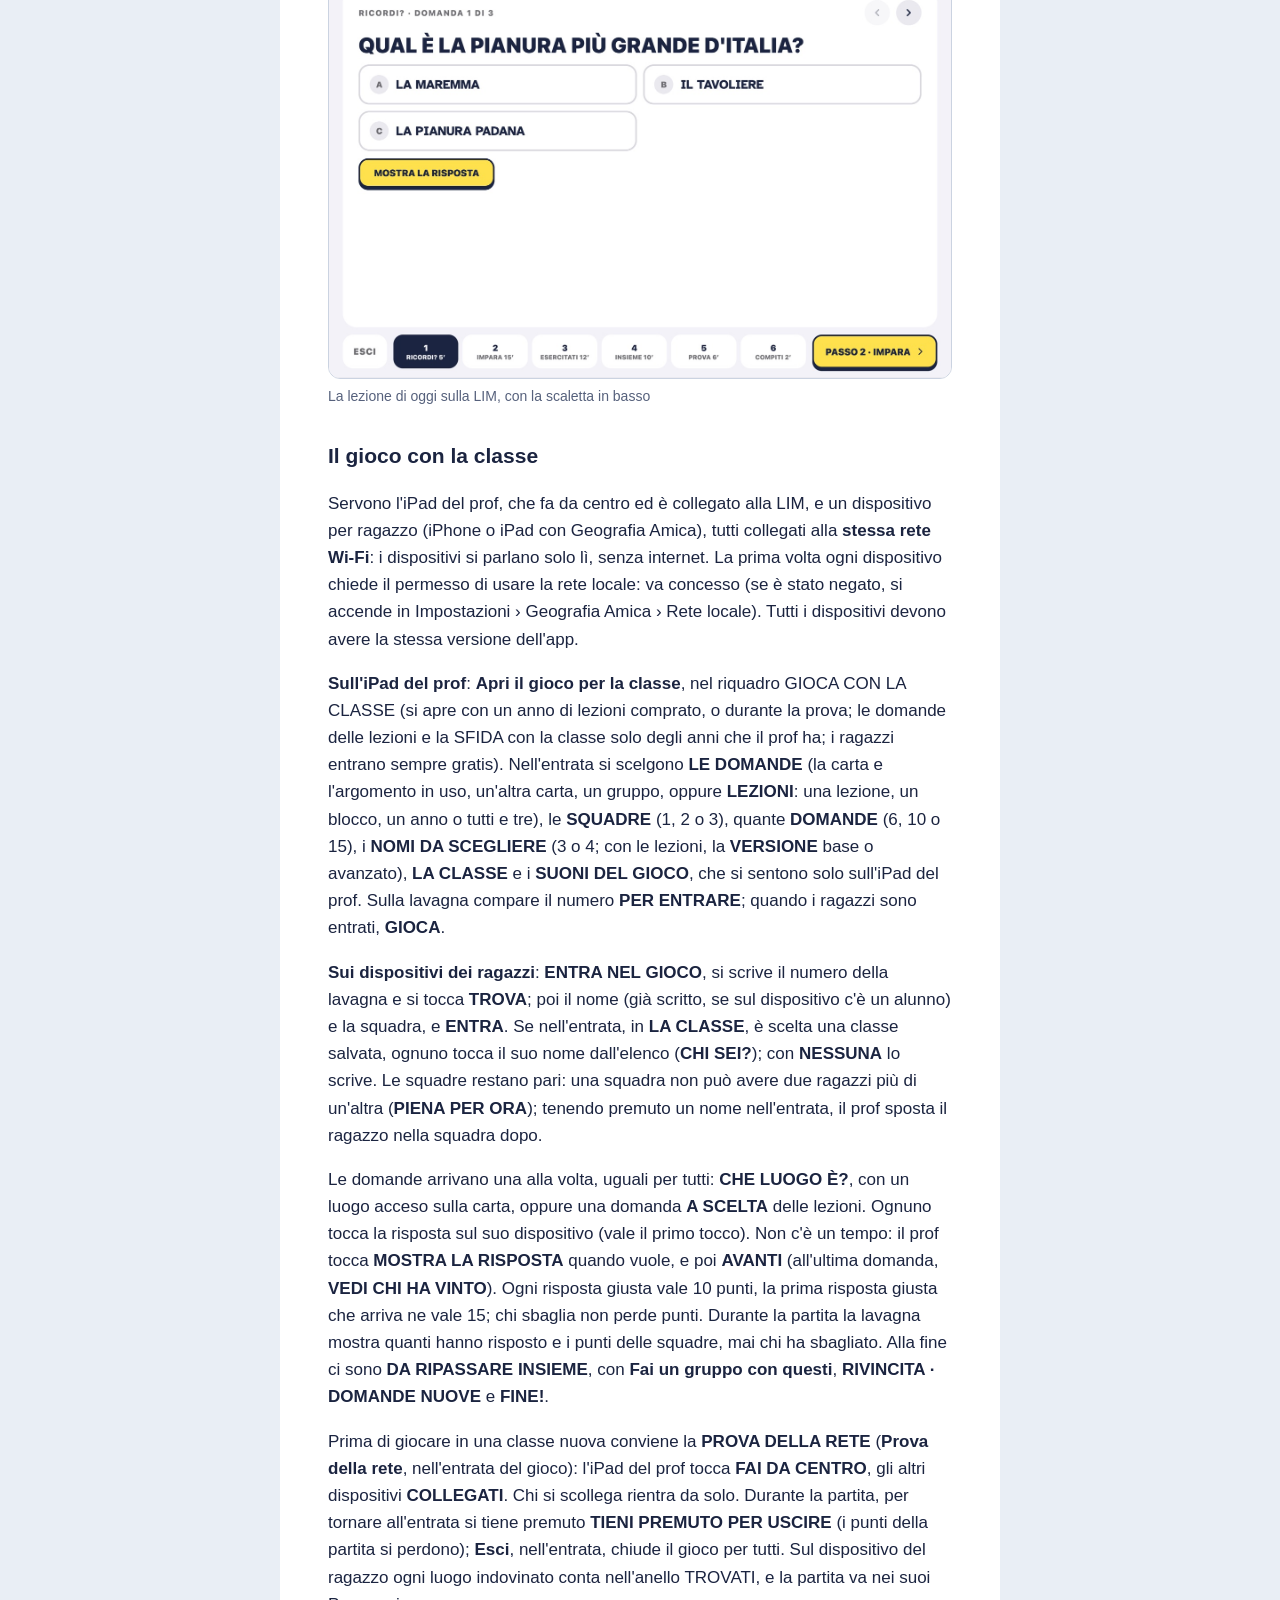
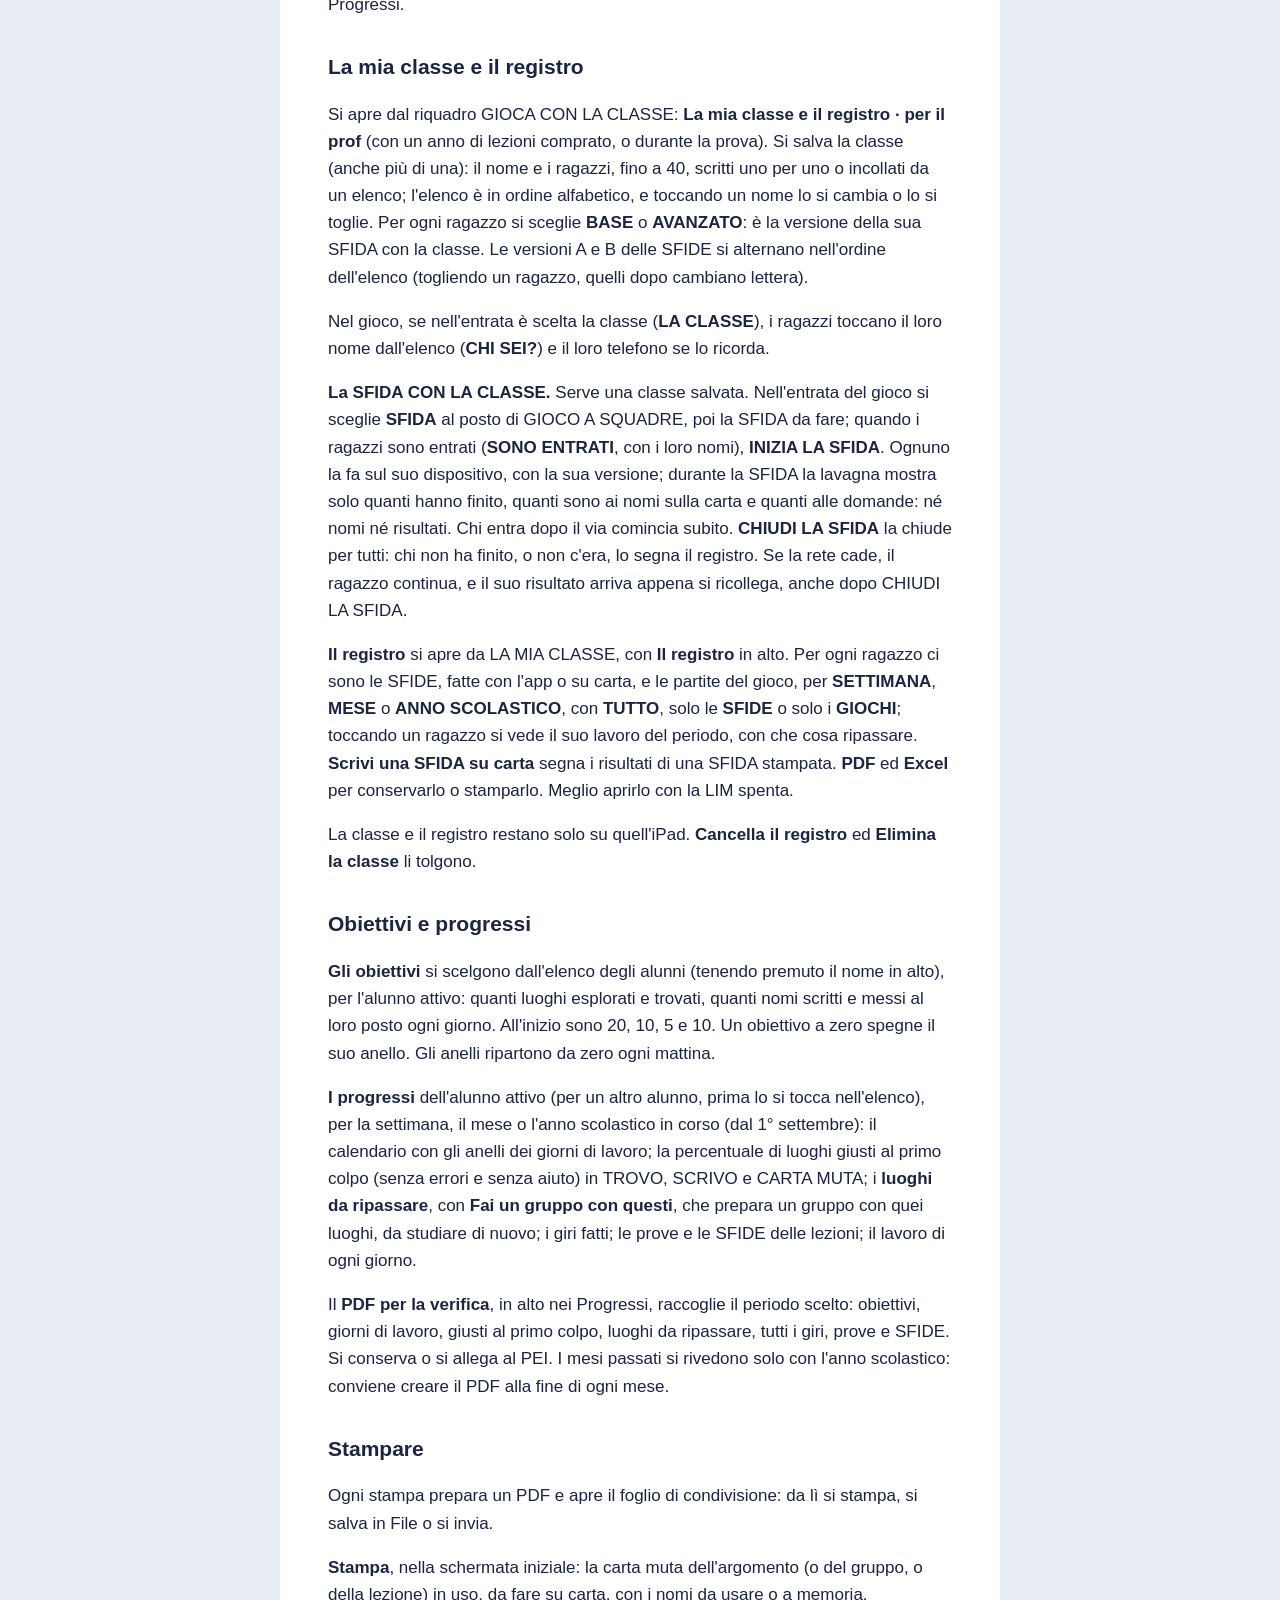
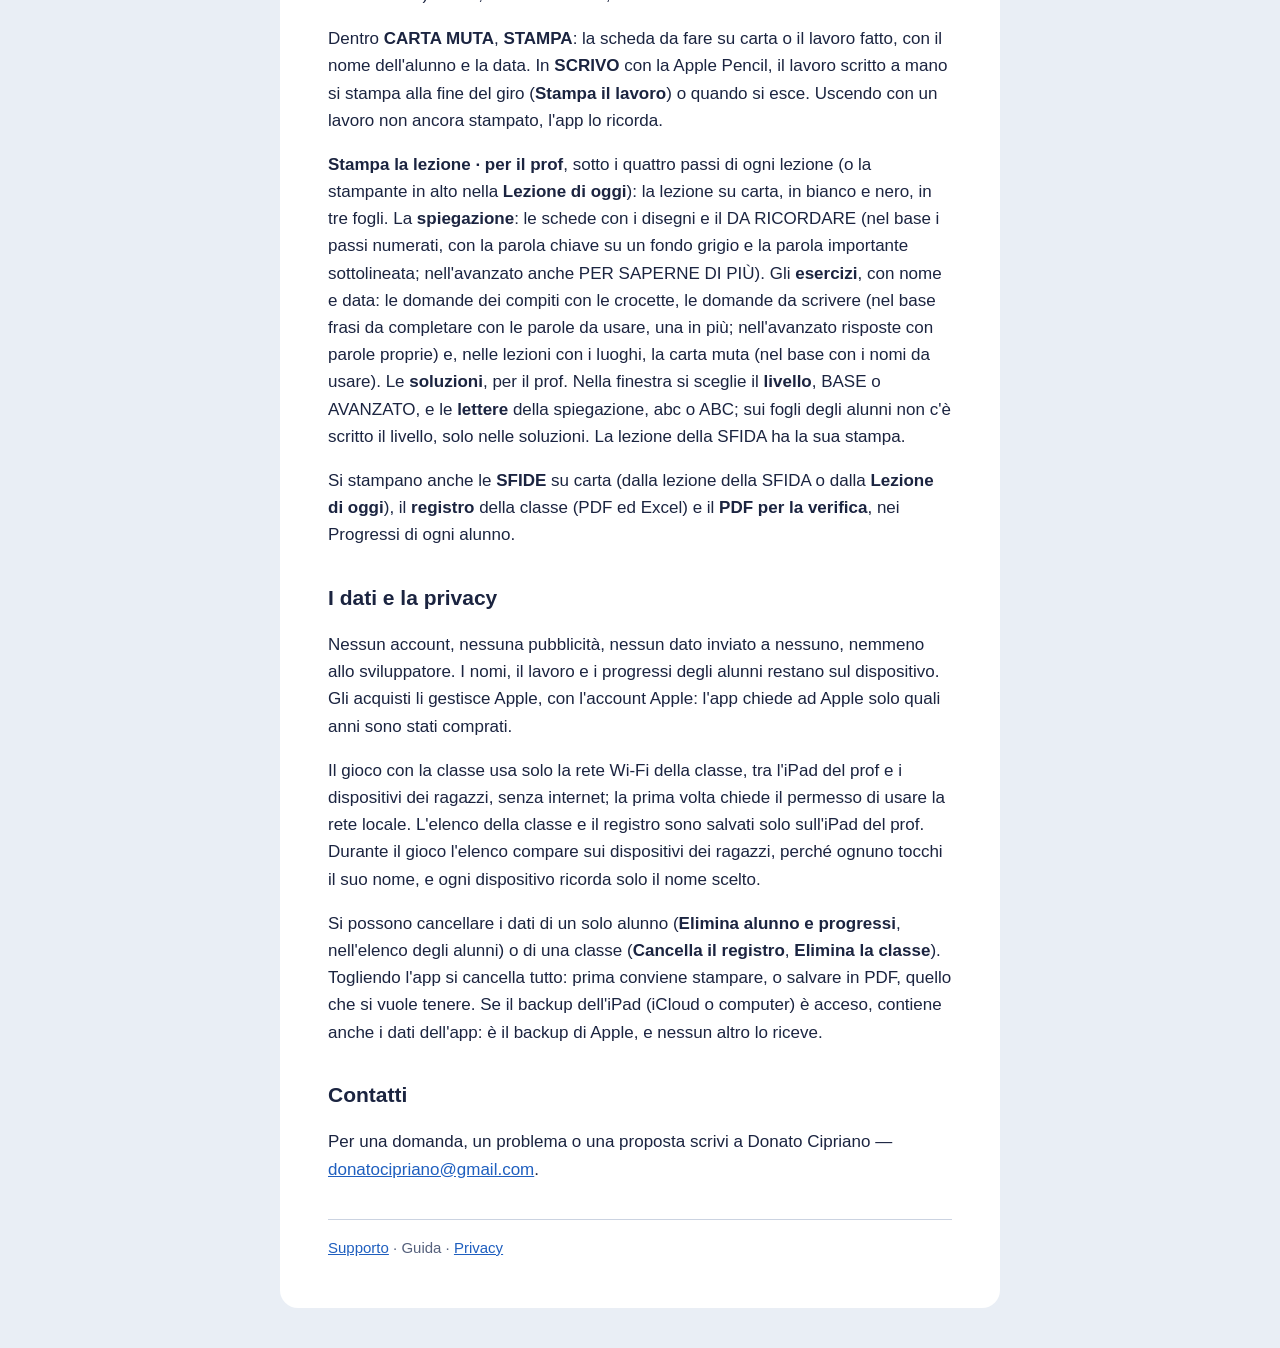
==== commit d87cef3e: "Guida e supporto per la 1.3: la lezione da stampare, l'apertura, «Tutte le lezioni». Da pubblicare c" ====
--- a/guida.html
+++ b/guida.html
@@ -32,6 +32,7 @@
   <p>Geografia Amica è fatta per chi impara la geografia, anche con difficoltà di lettura, di scrittura o di attenzione. Si usa soprattutto su iPad, accanto all'alunno, e funziona anche su iPhone. Non serve internet e non c'è nessun account: tutto resta sul dispositivo.</p>
   <p><strong>Gli alunni.</strong> In alto a sinistra c'è il nome dell'alunno attivo. Tenendolo premuto un momento (un tocco breve non fa niente) si apre l'elenco degli alunni, che è per il prof: toccando un nome, quell'alunno diventa l'alunno attivo; <strong>Nuovo alunno</strong> ne aggiunge uno, che diventa subito quello attivo. <strong>Obiettivi</strong>, <strong>Progressi</strong>, <strong>Cambia nome</strong> ed <strong>Elimina</strong> valgono per l'alunno attivo; l'ultimo alunno non si può eliminare. Ogni alunno ha le sue impostazioni, la sua carta in uso, i suoi obiettivi e il suo lavoro: cambiando alunno cambia anche la carta in uso.</p>
   <p><strong>La schermata iniziale.</strong> In alto <strong>Cerca</strong>, <strong>Stampa</strong> e <strong>Impostazioni</strong>. Sotto, la <strong>carta in uso</strong> con gli anelli di oggi; poi le quattro attività: <strong>ESPLORO</strong>, grande e giallo, e <strong>TROVO</strong>, <strong>SCRIVO</strong>, <strong>CARTA MUTA</strong>; poi il riquadro <strong>LEZIONI</strong> e <strong>GIOCA CON LA CLASSE</strong>. In fondo i consigli d'uso.</p>
+  <p><strong>L'apertura.</strong> Ogni volta che l'app si apre, per poco più di un secondo, compaiono gli anelli delle quattro attività che si riempiono (sono solo un disegno, non i conti di oggi), il titolo e una frase; poi la schermata iniziale. Un tocco la salta. Se nelle impostazioni di accessibilità del dispositivo le animazioni sono ridotte, gli anelli compaiono già pieni.</p>
   <p><strong>Cosa studi?</strong> Con <strong>Cambia</strong>, nella carta in uso, o toccando carta e argomento in alto in ogni attività, si sceglie che cosa studiare. Le carte pronte (il mondo, l'Italia, l'Europa, l'Asia, l'Africa, le Americhe, l'Oceania) hanno argomenti con un codice di livello, come A5 o B2: l'alunno vede solo il codice, e a quale classe corrisponde lo dice la <strong>Guida ai livelli</strong>, nella stessa finestra. Con <strong>Scegli tu cosa studiare</strong> si prepara un gruppo di luoghi (per esempio le regioni del Nord), che poi si può scegliere con ogni alunno.</p>
   <p><strong>Le impostazioni</strong> valgono solo per l'alunno attivo: la voce, l'aspetto (i nomi divisi in sillabe o interi, il carattere, il colore dell'evidenziatore), ognuna delle quattro attività, le lezioni. Solo la regione della scuola (Impostazioni › Lezioni) vale per tutto il dispositivo. Il pulsante delle impostazioni c'è anche dentro le attività.</p>
   <p><strong>Per tornare indietro</strong> c'è il pulsante in alto a sinistra, che dice dove si torna (INIZIO, LEZIONI, CERCA…). Si può anche partire con il dito dal bordo sinistro dello schermo e andare verso destra.</p>
@@ -53,7 +54,7 @@
   <p><strong>Le lezioni si comprano un anno alla volta</strong>, dentro l'app: <strong>29 € per anno</strong>, una volta sola, per sempre. Ogni anno comprato apre le sue 30 lezioni, con le SFIDE e la lezione di oggi, e anche <strong>gli strumenti del prof</strong>: il gioco con la classe dall'iPad del prof, la mia classe e il registro. <strong>La prova gratis di 14 giorni</strong> apre tutto, una volta sola; alla fine restano aperti gli anni comprati, e il lavoro fatto resta nei Progressi. Gli acquisti sono dell'account Apple: valgono per tutti gli alunni del dispositivo, sugli altri dispositivi dello stesso account (con <strong>Ripristina gli acquisti</strong>) e, con In famiglia, per la famiglia. Prima della finestra di Apple, <strong>Chiedi a un grande</strong>: un numero da scrivere in cifre. Gli acquisti si vedono in Impostazioni › <strong>I tuoi acquisti</strong>. Gratis per tutti restano le quattro attività con le carte, i gruppi, gli alunni e i progressi, e l'entrata nel gioco dal proprio telefono o tablet.</p>
   <p>Le lezioni sono per le medie: 90 lezioni in tre anni di studio. Il <strong>primo anno</strong> è l'Italia, con gli strumenti del geografo; il <strong>secondo anno</strong> l'Europa; il <strong>terzo anno</strong> il mondo. Ogni anno ha 30 lezioni, una a settimana, in blocchi di sei: cinque lezioni e una sesta di ripasso, con la <strong>SFIDA</strong>.</p>
   <p><strong>L'anno e la versione</strong> si scelgono per ogni alunno in Impostazioni › Lezioni; finché l'anno non è scelto, il riquadro LEZIONI della schermata iniziale propone i tre anni. L'anno scelto dice da dove si comincia. La versione <strong>base</strong> ha frasi brevi e i luoghi principali; l'<strong>avanzato</strong> ha schede più ricche, con PER SAPERNE DI PIÙ, e più luoghi. La lezione e il suo numero sono gli stessi per tutta la classe. Dentro una lezione si passa da <strong>BASE</strong> ad <strong>AVANZATO</strong> con un tocco, in alto: cambia la versione dell'alunno, come nelle Impostazioni.</p>
-  <p><strong>LA MIA LEZIONE</strong> è quella da fare adesso: nella schermata iniziale si apre con <strong>APRI LA LEZIONE</strong>. All'inizio è la prima lezione aperta; poi passa alla lezione dopo quando l'alunno supera la sua prova. Nessuna lezione è bloccata: con <strong>Il percorso del primo anno</strong> (o del secondo, del terzo) si apre la pagina LEZIONI, con i tre anni e tutte le lezioni, e da lì si apre qualunque lezione; <strong>FALLA DIVENTARE LA MIA LEZIONE</strong> la rende quella di adesso. Per far passare un alunno a un altro anno, si apre la prima lezione di quell'anno e si tocca FALLA DIVENTARE LA MIA LEZIONE.</p>
+  <p><strong>LA MIA LEZIONE</strong> è quella da fare adesso: nella schermata iniziale si apre con <strong>APRI LA LEZIONE</strong>. All'inizio è la prima lezione aperta; poi passa alla lezione dopo quando l'alunno supera la sua prova. Nessuna lezione è bloccata: con <strong>Tutte le lezioni</strong> si apre la pagina LEZIONI, con i tre anni e tutte le lezioni, e da lì si apre qualunque lezione; <strong>FALLA DIVENTARE LA MIA LEZIONE</strong> la rende quella di adesso. Dalla lezione, indietro (il pulsante in alto o il dito dal bordo sinistro) torna da dove si è entrati: alla schermata iniziale, o al percorso com'era, allo stesso anno e allo stesso punto. Per far passare un alunno a un altro anno, si apre la prima lezione di quell'anno e si tocca FALLA DIVENTARE LA MIA LEZIONE.</p>
   <p><strong>Una lezione ha quattro passi.</strong> <strong>IMPARA</strong>: le schede, poi ESPLORO con i luoghi della lezione. <strong>ESERCITATI</strong>: di solito due esercizi sui luoghi della lezione (nel base TROVO e SCRIVO, nell'avanzato TROVO e CARTA MUTA); nelle lezioni di concetti le DOMANDE; qualche lezione ha gli uni e le altre. <strong>COMPITI</strong>: 5 domande e, nelle lezioni con i luoghi, un esercizio sulla carta, da fare a casa. <strong>PROVA DELLA LEZIONE</strong>: alla fine. Ogni passo fatto ha il suo segno; un esercizio risulta fatto dopo un giro di almeno 5 luoghi (o di tutti, se sono meno).</p>
   <p><strong>Le schede.</strong> <strong>ASCOLTA</strong> legge la scheda (in PASSI, il passo che si vede); nel TESTO e nella MAPPA si tocca una frase o un riquadro per sentirlo. Le schede del base si leggono in tre modi, con gli stessi contenuti: <strong>PASSI</strong>, un passo alla volta con il disegno che si accende; <strong>TESTO</strong>; <strong>MAPPA</strong>. Il modo di partenza si sceglie in Impostazioni › Lezioni. <strong>abc · ABC</strong> passa dal minuscolo allo STAMPATO MAIUSCOLO: il base parte in maiuscolo, l'avanzato in minuscolo, e l'app ricorda la scelta di ogni alunno. I disegni e le carte si aprono a tutto schermo e si ingrandiscono con due dita. Con il dito verso sinistra si va alla pagina dopo, verso destra a quella prima.</p>
   <p>Nelle lezioni sugli stati, in fondo alla scheda di ogni stato, ci sono la sua bandiera e la sua carta d'identità.</p>
@@ -108,6 +109,7 @@
   <p>Ogni stampa prepara un PDF e apre il foglio di condivisione: da lì si stampa, si salva in File o si invia.</p>
   <p><strong>Stampa</strong>, nella schermata iniziale: la carta muta dell'argomento (o del gruppo, o della lezione) in uso, da fare su carta, con i nomi da usare o a memoria.</p>
   <p>Dentro <strong>CARTA MUTA</strong>, <strong>STAMPA</strong>: la scheda da fare su carta o il lavoro fatto, con il nome dell'alunno e la data. In <strong>SCRIVO</strong> con la Apple Pencil, il lavoro scritto a mano si stampa alla fine del giro (<strong>Stampa il lavoro</strong>) o quando si esce. Uscendo con un lavoro non ancora stampato, l'app lo ricorda.</p>
+  <p><strong>Stampa la lezione · per il prof</strong>, sotto i quattro passi di ogni lezione (o la stampante in alto nella <strong>Lezione di oggi</strong>): la lezione su carta, in bianco e nero, in tre fogli. La <strong>spiegazione</strong>: le schede con i disegni e il DA RICORDARE (nel base i passi numerati, con la parola chiave su un fondo grigio e la parola importante sottolineata; nell'avanzato anche PER SAPERNE DI PIÙ). Gli <strong>esercizi</strong>, con nome e data: le domande dei compiti con le crocette, le domande da scrivere (nel base frasi da completare con le parole da usare, una in più; nell'avanzato risposte con parole proprie) e, nelle lezioni con i luoghi, la carta muta (nel base con i nomi da usare). Le <strong>soluzioni</strong>, per il prof. Nella finestra si sceglie il <strong>livello</strong>, BASE o AVANZATO, e le <strong>lettere</strong> della spiegazione, abc o ABC; sui fogli degli alunni non c'è scritto il livello, solo nelle soluzioni. La lezione della SFIDA ha la sua stampa.</p>
   <p>Si stampano anche le <strong>SFIDE</strong> su carta (dalla lezione della SFIDA o dalla <strong>Lezione di oggi</strong>), il <strong>registro</strong> della classe (PDF ed Excel) e il <strong>PDF per la verifica</strong>, nei Progressi di ogni alunno.</p>
 
 
